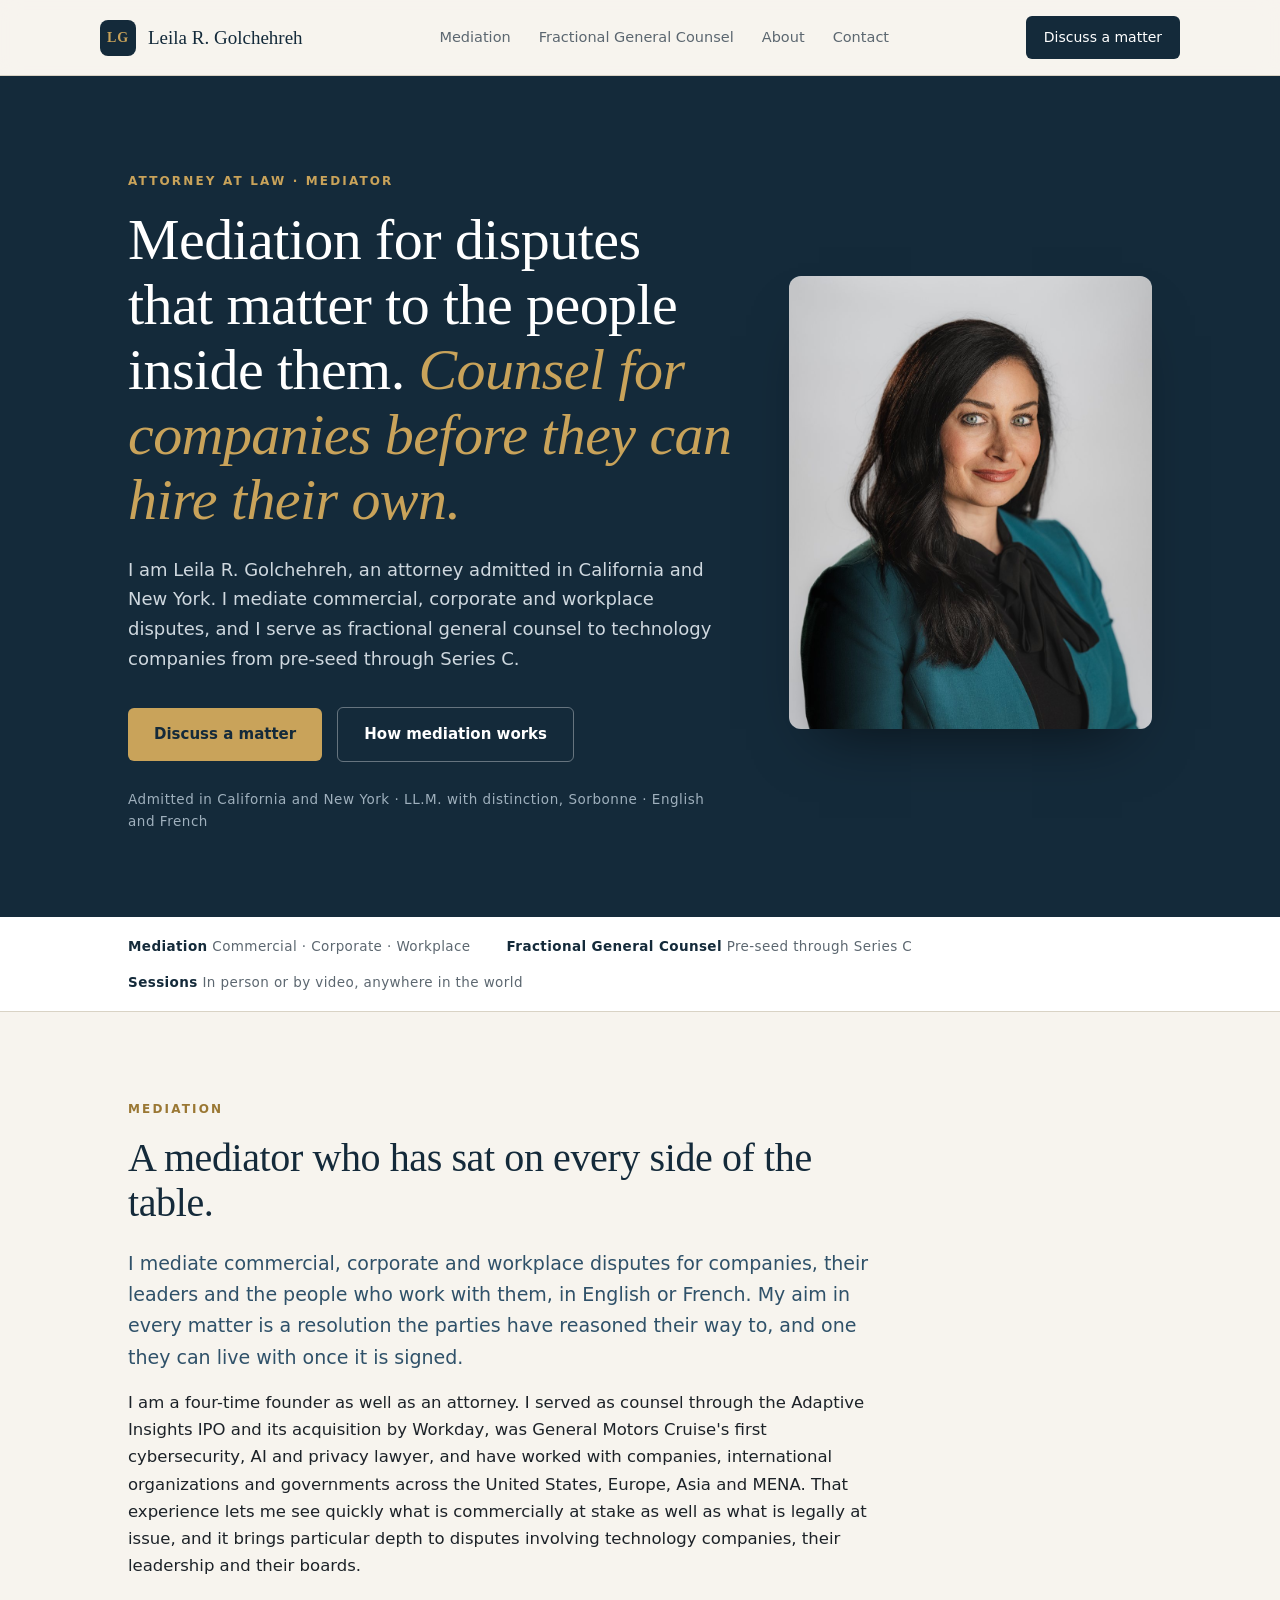
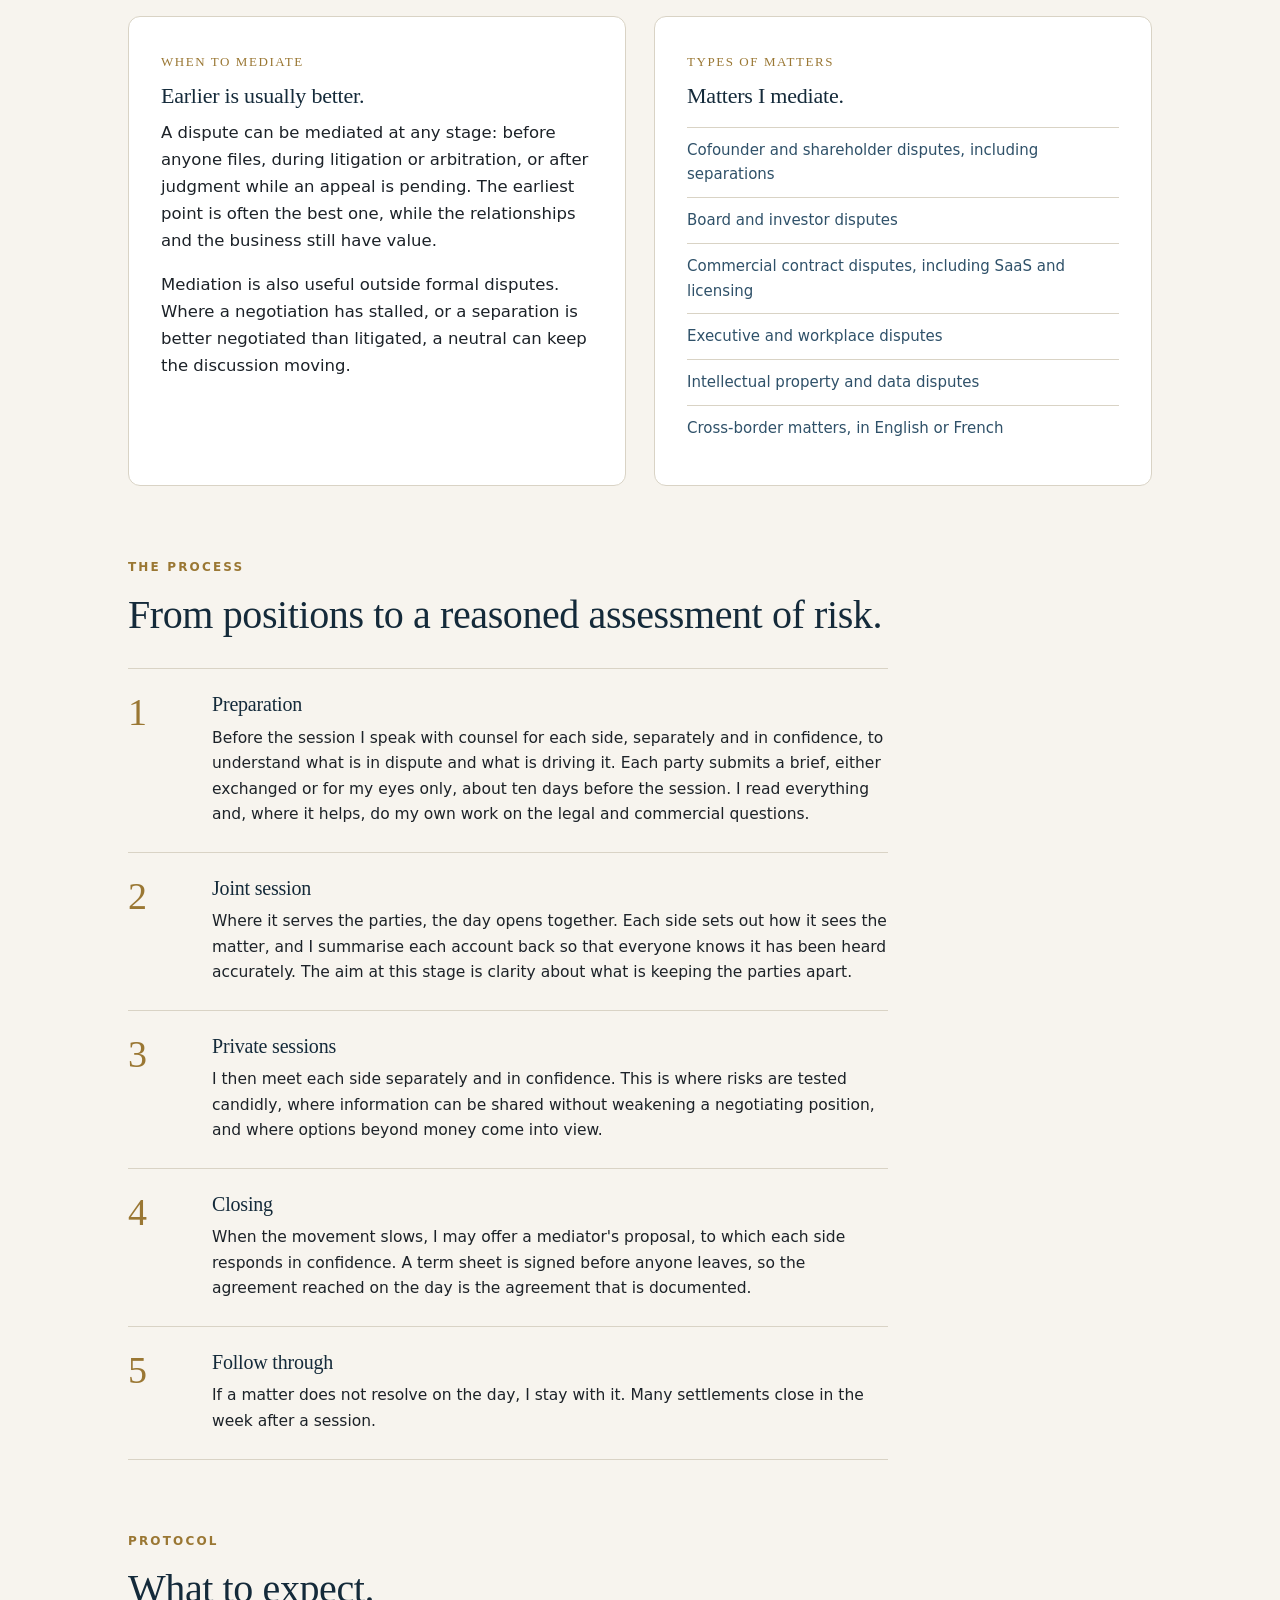
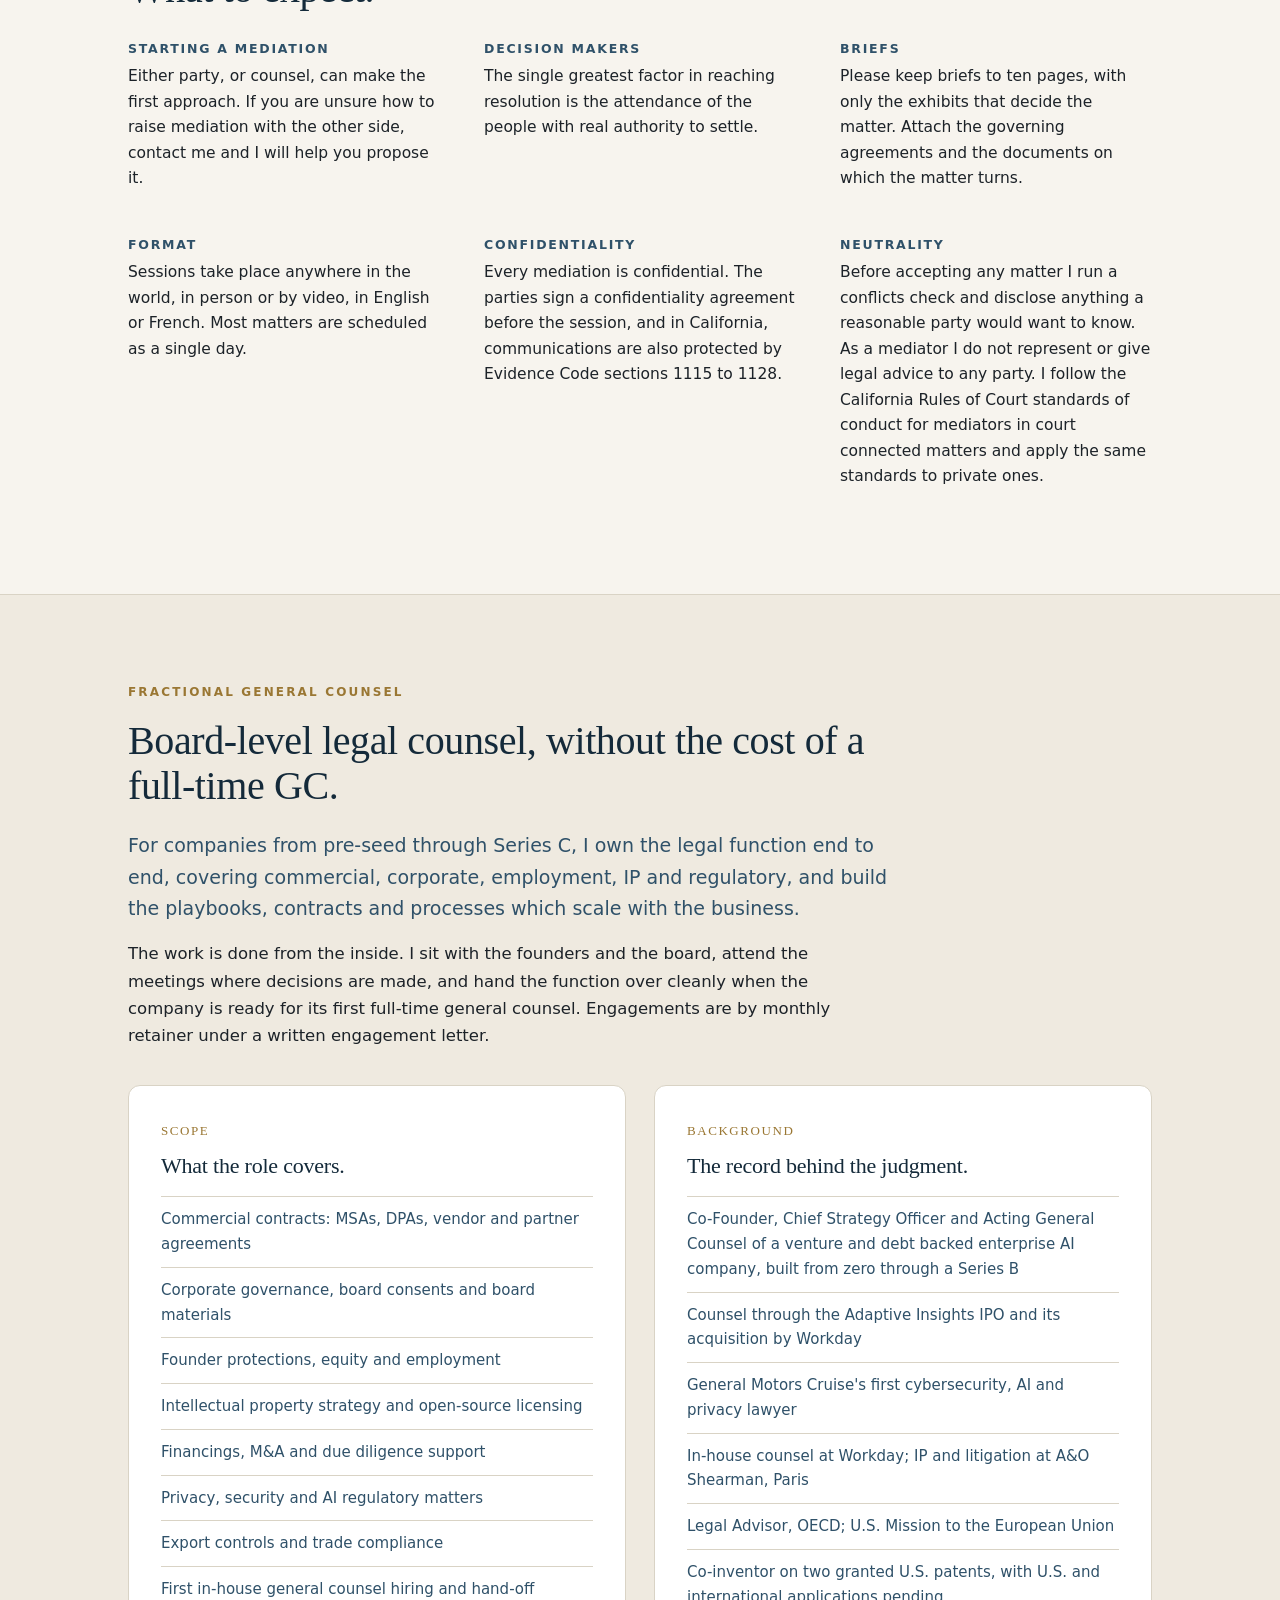
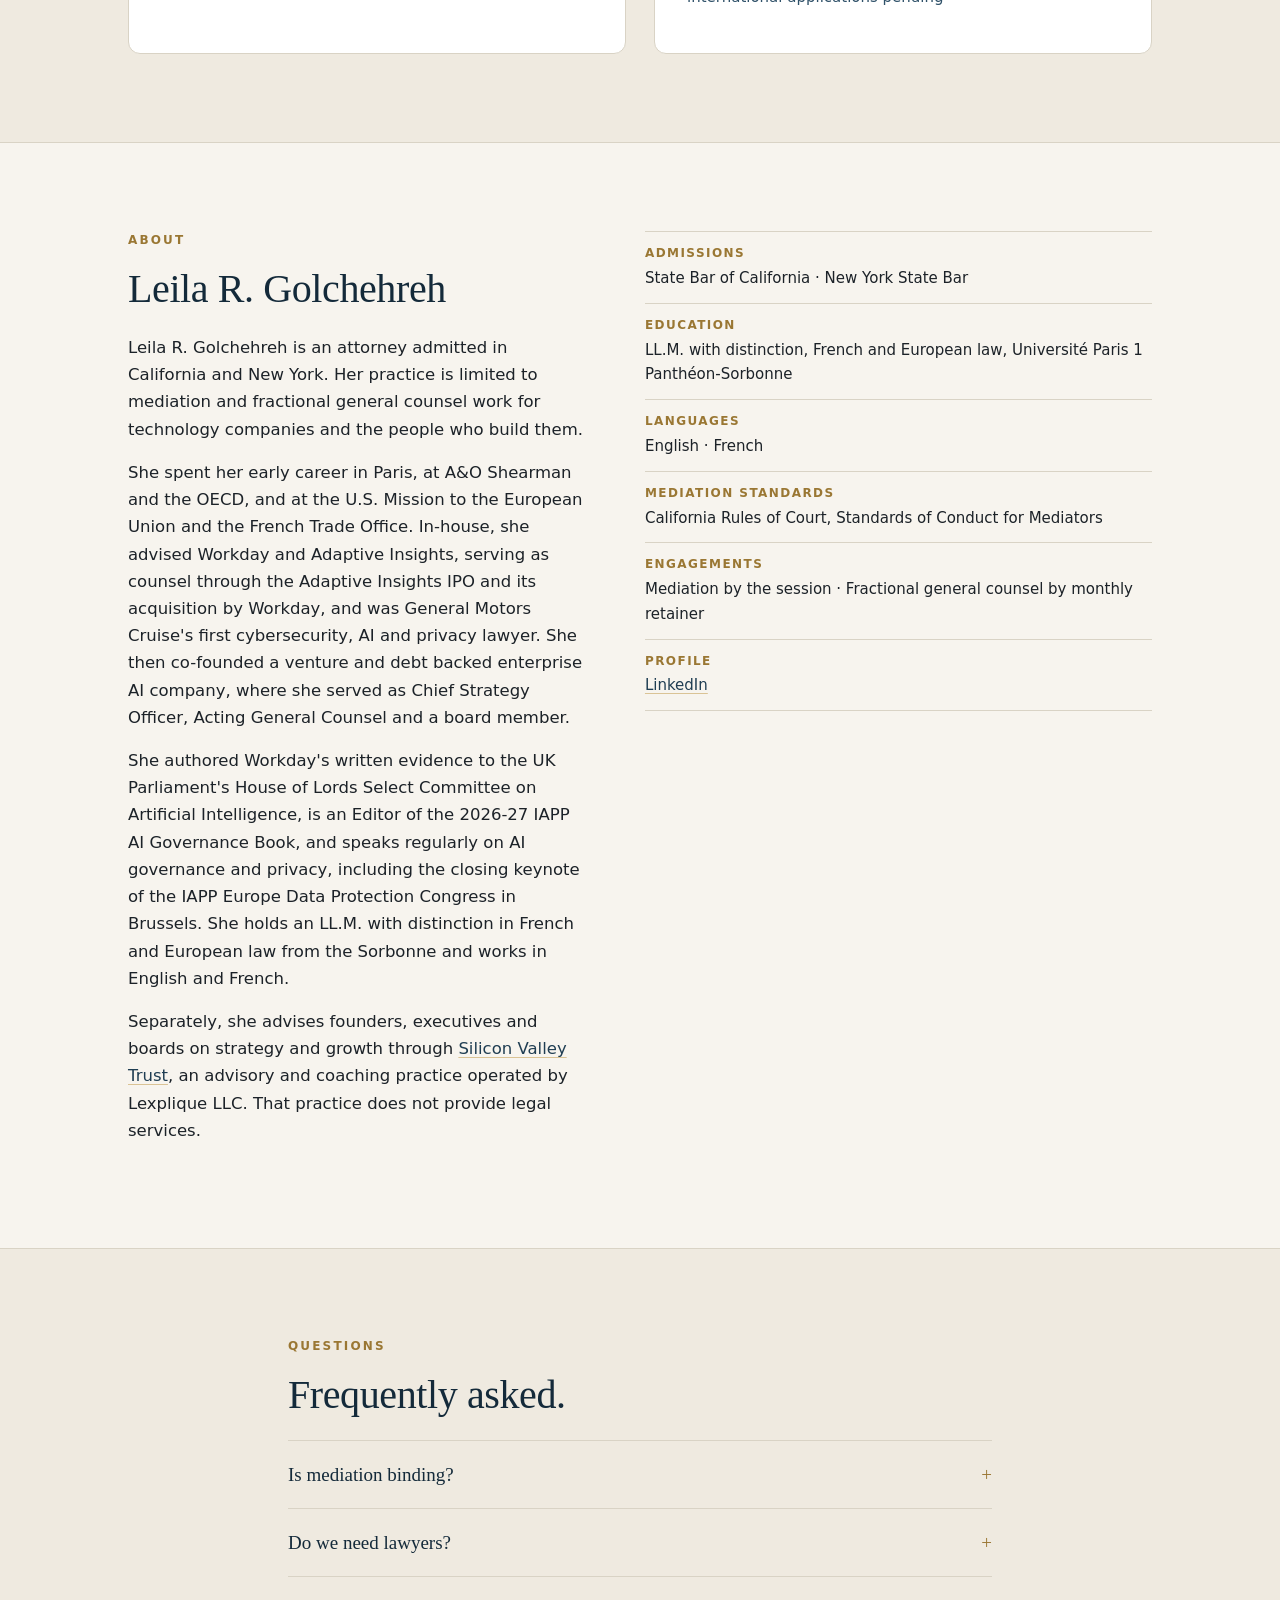
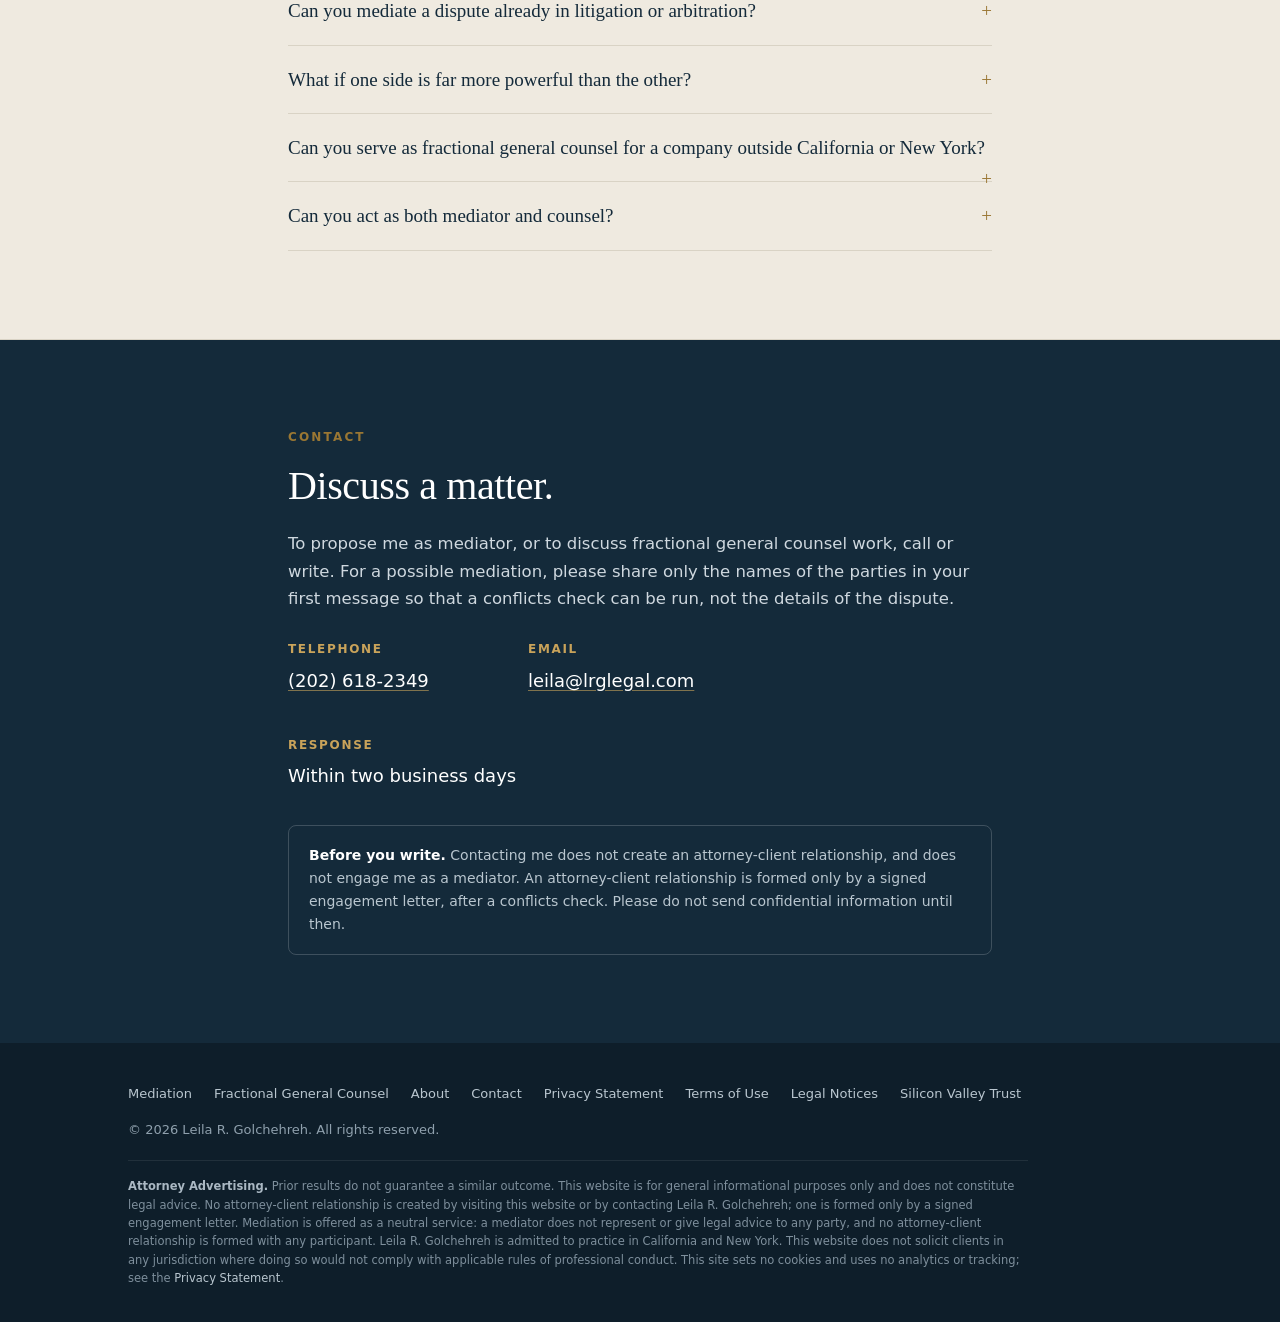
==== index.html @ b08fb3b3 "Initial site: mediation and fractional GC Co-Authored-By: Claude Fable 5.1 <noreply@anthropic.com> " ====
<!doctype html>
<html lang="en">
<head>
<meta charset="utf-8" />
<meta name="viewport" content="width=device-width,initial-scale=1" />
<title>Leila R. Golchehreh · Mediation and Fractional General Counsel</title>
<meta name="description" content="Leila R. Golchehreh, attorney admitted in California and New York, mediates commercial, corporate and workplace disputes and serves as fractional general counsel to technology companies from pre-seed through Series C." />
<link rel="canonical" href="https://lrglegal.com/" />
<link rel="icon" type="image/svg+xml" href="data:image/svg+xml,%3Csvg xmlns='http://www.w3.org/2000/svg' viewBox='0 0 64 64'%3E%3Crect width='64' height='64' rx='12' fill='%23142a3a'/%3E%3Ctext x='32' y='42' font-family='Georgia,serif' font-size='26' font-weight='500' fill='%23c9a35a' text-anchor='middle'%3ELG%3C/text%3E%3C/svg%3E" />
<meta property="og:title" content="Leila R. Golchehreh · Mediation and Fractional General Counsel" />
<meta property="og:description" content="Mediation of commercial, corporate and workplace disputes, and fractional general counsel for technology companies. Admitted in California and New York." />
<meta property="og:type" content="website" />
<meta property="og:url" content="https://lrglegal.com/" />
<meta name="theme-color" content="#142a3a" />
<link rel="stylesheet" href="/fonts/fonts.css" />
<style>
:root{
  --ink:#142a3a; --ink-2:#1f3d52; --ink-3:#2f5169;
  --paper:#f7f4ee; --paper-2:#efeae0; --white:#ffffff;
  --line:#d9d3c5; --muted:#5c6770; --text:#1c2228;
  --gold:#c9a35a; --gold-deep:#9a7733;
}
*{box-sizing:border-box}
html{scroll-behavior:smooth;scroll-padding-top:84px}
body{margin:0;font-family:'Inter',system-ui,sans-serif;background:var(--paper);color:var(--text);line-height:1.65;-webkit-font-smoothing:antialiased}
a{color:var(--ink-2);text-decoration:underline;text-decoration-color:rgba(201,163,90,.6);text-underline-offset:3px}
a:hover{color:var(--gold-deep)}
.wrap{max-width:1080px;margin:0 auto;padding:0 28px}
.eyebrow{font-size:12px;letter-spacing:.18em;text-transform:uppercase;color:var(--gold-deep);font-weight:600;display:block;margin-bottom:16px}
h1,h2,h3{font-family:'Spectral',Georgia,serif;font-weight:500;color:var(--ink);letter-spacing:-.01em;line-height:1.12;margin:0}
h2{font-size:clamp(28px,3.4vw,40px);margin-bottom:22px}
h3{font-size:22px;margin-bottom:10px}
p{margin:0 0 16px;font-size:16.5px}
.lead{font-size:19px;color:var(--ink-3)}

nav.top{position:sticky;top:0;z-index:20;background:rgba(247,244,238,.92);backdrop-filter:blur(10px);border-bottom:1px solid var(--line)}
nav.top .row{display:flex;align-items:center;justify-content:space-between;padding:16px 0;gap:20px}
.brand{display:flex;align-items:center;gap:12px;text-decoration:none;color:var(--ink);font-family:'Spectral',Georgia,serif;font-size:19px;font-weight:500}
.brand .mark{width:36px;height:36px;border-radius:8px;background:var(--ink);color:var(--gold);display:inline-flex;align-items:center;justify-content:center;font-size:14px;letter-spacing:.06em;font-weight:600}
.links{display:flex;gap:28px;font-size:14.5px}
.links a{text-decoration:none;color:var(--muted)}
.links a:hover{color:var(--ink)}
.cta{background:var(--ink);color:#fff;text-decoration:none;padding:10px 18px;border-radius:6px;font-size:14px;font-weight:500}
.cta:hover{background:var(--ink-2);color:#fff}
@media(max-width:800px){.links{display:none}}

header.hero{background:var(--ink);color:var(--paper)}
header.hero .wrap{padding:96px 28px 84px;display:grid;grid-template-columns:1.25fr .75fr;gap:56px;align-items:center}
header.hero .eyebrow{color:var(--gold)}
header.hero h1{color:#fff;font-size:clamp(36px,5vw,58px);margin-bottom:22px}
header.hero h1 em{font-style:italic;color:var(--gold);font-weight:400}
header.hero p{color:#cfd8df;font-size:18px;max-width:600px}
header.hero .meta{margin-top:26px;font-size:13.5px;letter-spacing:.04em;color:#9fb0bd}
.btn{display:inline-block;background:var(--gold);color:var(--ink);text-decoration:none;padding:14px 26px;border-radius:6px;font-weight:600;font-size:15px;margin-top:18px}
.btn:hover{background:#d9b56c;color:var(--ink)}
.btn.ghost{background:transparent;color:#fff;border:1px solid rgba(255,255,255,.35);margin-left:10px}
@media(max-width:480px){.btn.ghost{margin-left:0;margin-top:12px}}
.btn.ghost:hover{border-color:#fff;color:#fff}
.portrait{border-radius:12px;overflow:hidden;aspect-ratio:4/5;background:var(--ink-2);box-shadow:0 30px 60px -30px rgba(0,0,0,.6)}
.portrait img{width:100%;height:100%;object-fit:cover;object-position:center 25%;display:block}
@media(max-width:860px){header.hero .wrap{grid-template-columns:1fr;padding:64px 22px}.portrait{max-width:320px}}

.bar{border-bottom:1px solid var(--line);background:var(--white)}
.bar .wrap{display:flex;flex-wrap:wrap;gap:14px 36px;padding:18px 28px;font-size:13.5px;color:var(--muted);letter-spacing:.03em}
.bar strong{color:var(--ink);font-weight:600}

section{padding:88px 0;border-bottom:1px solid var(--line)}
section.alt{background:var(--paper-2)}
.narrow{max-width:760px}
.two{display:grid;grid-template-columns:1fr 1fr;gap:28px;margin-top:36px}
@media(max-width:800px){.two{grid-template-columns:1fr}}
.card{background:var(--white);border:1px solid var(--line);border-radius:12px;padding:34px 32px}
.card .num{font-family:'Spectral',Georgia,serif;color:var(--gold-deep);font-size:13px;letter-spacing:.12em;margin-bottom:12px}
.card ul{margin:18px 0 0;padding:0;list-style:none}
.card li{padding:10px 0;border-top:1px solid var(--line);font-size:15px;color:var(--ink-3)}
.steps{margin-top:30px}
.step{display:grid;grid-template-columns:64px 1fr;gap:20px;padding:24px 0;border-top:1px solid var(--line)}
.step:last-child{border-bottom:1px solid var(--line)}
.step .n{font-family:'Spectral',Georgia,serif;font-size:38px;color:var(--gold-deep);line-height:1}
.step h3{font-size:20px}
.step p{margin:0;font-size:15.5px}
.proto{display:grid;grid-template-columns:repeat(auto-fit,minmax(280px,1fr));gap:30px 44px;margin-top:30px}
.proto h3{font-family:'Inter',system-ui,sans-serif;font-size:12.5px;letter-spacing:.14em;text-transform:uppercase;color:var(--ink-3);font-weight:600;margin-bottom:8px}
.proto p{font-size:15.5px}
.faq details{border-top:1px solid var(--line);padding:18px 0}
.faq details:last-child{border-bottom:1px solid var(--line)}
.faq summary{font-family:'Spectral',Georgia,serif;font-size:19px;cursor:pointer;list-style:none;color:var(--ink)}
.faq summary::-webkit-details-marker{display:none}
.faq summary::after{content:'+';float:right;color:var(--gold-deep)}
.faq details[open] summary::after{content:'\2013'}
.faq details p{margin:12px 0 0}
.about{display:grid;grid-template-columns:1fr 1.1fr;gap:56px;align-items:start}
@media(max-width:860px){.about{grid-template-columns:1fr}}
.facts{list-style:none;padding:0;margin:0}
.facts li{padding:12px 0;border-top:1px solid var(--line);font-size:15px}
.facts li:last-child{border-bottom:1px solid var(--line)}
.facts span{display:block;font-size:12px;letter-spacing:.12em;text-transform:uppercase;color:var(--gold-deep);font-weight:600;margin-bottom:2px}
.contact{background:var(--ink);color:var(--paper);border:0}
.contact h2{color:#fff}
.contact p{color:#cfd8df}
.contact .row{display:flex;flex-wrap:wrap;gap:40px;margin-top:28px}
.contact .row div{min-width:200px}
.contact .lab{display:block;font-size:12px;letter-spacing:.14em;text-transform:uppercase;color:var(--gold);font-weight:600;margin-bottom:6px}
.contact a{color:#fff;text-decoration-color:rgba(201,163,90,.6);font-size:18px}
.notice{margin-top:34px;padding:18px 20px;border:1px solid rgba(255,255,255,.18);border-radius:8px;font-size:14px;color:#b9c6cf}
.notice strong{color:#fff}
footer{background:#0e1e2a;color:#8fa0ad;font-size:13px;padding:40px 0 34px}
footer .wrap{display:flex;flex-direction:column;gap:14px}
footer .ftnav{display:flex;flex-wrap:wrap;gap:8px 22px}
footer a{color:#b9c6cf;text-decoration:none}
footer a:hover{color:#fff}
footer .legal{font-size:11.5px;line-height:1.6;color:#7e8f9c;max-width:900px;border-top:1px solid rgba(255,255,255,.08);padding-top:16px;margin-top:6px}
footer .legal strong{color:#aab8c3}
</style>
</head>
<body>

<nav class="top"><div class="wrap row">
  <a href="/" class="brand"><span class="mark">LG</span><span>Leila R. Golchehreh</span></a>
  <div class="links">
    <a href="#mediation">Mediation</a>
    <a href="#fractional-gc">Fractional General Counsel</a>
    <a href="#about">About</a>
    <a href="#contact">Contact</a>
  </div>
  <a href="#contact" class="cta">Discuss a matter</a>
</div></nav>

<header class="hero"><div class="wrap">
  <div>
    <span class="eyebrow">Attorney at Law · Mediator</span>
    <h1>Mediation for disputes that matter to the people inside them. <em>Counsel for companies before they can hire their own.</em></h1>
    <p>I am Leila R. Golchehreh, an attorney admitted in California and New York. I mediate commercial, corporate and workplace disputes, and I serve as fractional general counsel to technology companies from pre-seed through Series C.</p>
    <a href="#contact" class="btn">Discuss a matter</a>
    <a href="#mediation" class="btn ghost">How mediation works</a>
    <div class="meta">Admitted in California and New York · LL.M. with distinction, Sorbonne · English and French</div>
  </div>
  <div class="portrait"><img src="/leila-headshot.jpg" alt="Leila R. Golchehreh" width="800" height="1000" /></div>
</div></header>

<div class="bar"><div class="wrap">
  <span><strong>Mediation</strong> Commercial · Corporate · Workplace</span>
  <span><strong>Fractional General Counsel</strong> Pre-seed through Series C</span>
  <span><strong>Sessions</strong> In person or by video, anywhere in the world</span>
</div></div>

<section id="mediation"><div class="wrap">
  <div class="narrow">
    <span class="eyebrow">Mediation</span>
    <h2>A mediator who has sat on every side of the table.</h2>
    <p class="lead">I mediate commercial, corporate and workplace disputes for companies, their leaders and the people who work with them, in English or French. My aim in every matter is a resolution the parties have reasoned their way to, and one they can live with once it is signed.</p>
    <p>I am a four-time founder as well as an attorney. I served as counsel through the Adaptive Insights IPO and its acquisition by Workday, was General Motors Cruise's first cybersecurity, AI and privacy lawyer, and have worked with companies, international organizations and governments across the United States, Europe, Asia and MENA. That experience lets me see quickly what is commercially at stake as well as what is legally at issue, and it brings particular depth to disputes involving technology companies, their leadership and their boards.</p>
  </div>

  <div class="two">
    <div class="card">
      <div class="num">WHEN TO MEDIATE</div>
      <h3>Earlier is usually better.</h3>
      <p>A dispute can be mediated at any stage: before anyone files, during litigation or arbitration, or after judgment while an appeal is pending. The earliest point is often the best one, while the relationships and the business still have value.</p>
      <p>Mediation is also useful outside formal disputes. Where a negotiation has stalled, or a separation is better negotiated than litigated, a neutral can keep the discussion moving.</p>
    </div>
    <div class="card">
      <div class="num">TYPES OF MATTERS</div>
      <h3>Matters I mediate.</h3>
      <ul>
        <li>Cofounder and shareholder disputes, including separations</li>
        <li>Board and investor disputes</li>
        <li>Commercial contract disputes, including SaaS and licensing</li>
        <li>Executive and workplace disputes</li>
        <li>Intellectual property and data disputes</li>
        <li>Cross-border matters, in English or French</li>
      </ul>
    </div>
  </div>

  <div class="narrow" style="margin-top:72px">
    <span class="eyebrow">The process</span>
    <h2>From positions to a reasoned assessment of risk.</h2>
    <div class="steps">
      <div class="step"><div class="n">1</div><div><h3>Preparation</h3><p>Before the session I speak with counsel for each side, separately and in confidence, to understand what is in dispute and what is driving it. Each party submits a brief, either exchanged or for my eyes only, about ten days before the session. I read everything and, where it helps, do my own work on the legal and commercial questions.</p></div></div>
      <div class="step"><div class="n">2</div><div><h3>Joint session</h3><p>Where it serves the parties, the day opens together. Each side sets out how it sees the matter, and I summarise each account back so that everyone knows it has been heard accurately. The aim at this stage is clarity about what is keeping the parties apart.</p></div></div>
      <div class="step"><div class="n">3</div><div><h3>Private sessions</h3><p>I then meet each side separately and in confidence. This is where risks are tested candidly, where information can be shared without weakening a negotiating position, and where options beyond money come into view.</p></div></div>
      <div class="step"><div class="n">4</div><div><h3>Closing</h3><p>When the movement slows, I may offer a mediator's proposal, to which each side responds in confidence. A term sheet is signed before anyone leaves, so the agreement reached on the day is the agreement that is documented.</p></div></div>
      <div class="step"><div class="n">5</div><div><h3>Follow through</h3><p>If a matter does not resolve on the day, I stay with it. Many settlements close in the week after a session.</p></div></div>
    </div>
  </div>

  <div style="margin-top:72px">
    <span class="eyebrow">Protocol</span>
    <h2>What to expect.</h2>
    <div class="proto">
      <div><h3>Starting a mediation</h3><p>Either party, or counsel, can make the first approach. If you are unsure how to raise mediation with the other side, contact me and I will help you propose it.</p></div>
      <div><h3>Decision makers</h3><p>The single greatest factor in reaching resolution is the attendance of the people with real authority to settle.</p></div>
      <div><h3>Briefs</h3><p>Please keep briefs to ten pages, with only the exhibits that decide the matter. Attach the governing agreements and the documents on which the matter turns.</p></div>
      <div><h3>Format</h3><p>Sessions take place anywhere in the world, in person or by video, in English or French. Most matters are scheduled as a single day.</p></div>
      <div><h3>Confidentiality</h3><p>Every mediation is confidential. The parties sign a confidentiality agreement before the session, and in California, communications are also protected by Evidence Code sections 1115 to 1128.</p></div>
      <div><h3>Neutrality</h3><p>Before accepting any matter I run a conflicts check and disclose anything a reasonable party would want to know. As a mediator I do not represent or give legal advice to any party. I follow the California Rules of Court standards of conduct for mediators in court connected matters and apply the same standards to private ones.</p></div>
    </div>
  </div>
</div></section>

<section id="fractional-gc" class="alt"><div class="wrap">
  <div class="narrow">
    <span class="eyebrow">Fractional General Counsel</span>
    <h2>Board-level legal counsel, without the cost of a full-time GC.</h2>
    <p class="lead">For companies from pre-seed through Series C, I own the legal function end to end, covering commercial, corporate, employment, IP and regulatory, and build the playbooks, contracts and processes which scale with the business.</p>
    <p>The work is done from the inside. I sit with the founders and the board, attend the meetings where decisions are made, and hand the function over cleanly when the company is ready for its first full-time general counsel. Engagements are by monthly retainer under a written engagement letter.</p>
  </div>
  <div class="two">
    <div class="card">
      <div class="num">SCOPE</div>
      <h3>What the role covers.</h3>
      <ul>
        <li>Commercial contracts: MSAs, DPAs, vendor and partner agreements</li>
        <li>Corporate governance, board consents and board materials</li>
        <li>Founder protections, equity and employment</li>
        <li>Intellectual property strategy and open-source licensing</li>
        <li>Financings, M&amp;A and due diligence support</li>
        <li>Privacy, security and AI regulatory matters</li>
        <li>Export controls and trade compliance</li>
        <li>First in-house general counsel hiring and hand-off</li>
      </ul>
    </div>
    <div class="card">
      <div class="num">BACKGROUND</div>
      <h3>The record behind the judgment.</h3>
      <ul>
        <li>Co-Founder, Chief Strategy Officer and Acting General Counsel of a venture and debt backed enterprise AI company, built from zero through a Series B</li>
        <li>Counsel through the Adaptive Insights IPO and its acquisition by Workday</li>
        <li>General Motors Cruise's first cybersecurity, AI and privacy lawyer</li>
        <li>In-house counsel at Workday; IP and litigation at A&amp;O Shearman, Paris</li>
        <li>Legal Advisor, OECD; U.S. Mission to the European Union</li>
        <li>Co-inventor on two granted U.S. patents, with U.S. and international applications pending</li>
      </ul>
    </div>
  </div>
</div></section>

<section id="about"><div class="wrap about">
  <div>
    <span class="eyebrow">About</span>
    <h2>Leila R. Golchehreh</h2>
    <p>Leila R. Golchehreh is an attorney admitted in California and New York. Her practice is limited to mediation and fractional general counsel work for technology companies and the people who build them.</p>
    <p>She spent her early career in Paris, at A&amp;O Shearman and the OECD, and at the U.S. Mission to the European Union and the French Trade Office. In-house, she advised Workday and Adaptive Insights, serving as counsel through the Adaptive Insights IPO and its acquisition by Workday, and was General Motors Cruise's first cybersecurity, AI and privacy lawyer. She then co-founded a venture and debt backed enterprise AI company, where she served as Chief Strategy Officer, Acting General Counsel and a board member.</p>
    <p>She authored Workday's written evidence to the UK Parliament's House of Lords Select Committee on Artificial Intelligence, is an Editor of the 2026-27 IAPP AI Governance Book, and speaks regularly on AI governance and privacy, including the closing keynote of the IAPP Europe Data Protection Congress in Brussels. She holds an LL.M. with distinction in French and European law from the Sorbonne and works in English and French.</p>
    <p>Separately, she advises founders, executives and boards on strategy and growth through <a href="https://siliconvalleytrust.com/">Silicon Valley Trust</a>, an advisory and coaching practice operated by Lexplique LLC. That practice does not provide legal services.</p>
  </div>
  <ul class="facts">
    <li><span>Admissions</span>State Bar of California · New York State Bar</li>
    <li><span>Education</span>LL.M. with distinction, French and European law, Université Paris 1 Panthéon-Sorbonne</li>
    <li><span>Languages</span>English · French</li>
    <li><span>Mediation standards</span>California Rules of Court, Standards of Conduct for Mediators</li>
    <li><span>Engagements</span>Mediation by the session · Fractional general counsel by monthly retainer</li>
    <li><span>Profile</span><a href="https://www.linkedin.com/in/leilagolchehreh/">LinkedIn</a></li>
  </ul>
</div></section>

<section class="faq alt"><div class="wrap narrow">
  <span class="eyebrow">Questions</span>
  <h2>Frequently asked.</h2>
  <details><summary>Is mediation binding?</summary><p>The process is voluntary and either party can leave at any time. A settlement agreement signed at the end of mediation is a binding contract, and it can be drafted to be enforceable in court.</p></details>
  <details><summary>Do we need lawyers?</summary><p>Not always, though in most matters each side benefits from counsel. Parties who attend without counsel can have the agreement reviewed before signing.</p></details>
  <details><summary>Can you mediate a dispute already in litigation or arbitration?</summary><p>Yes. Mediation can run alongside a pending case, and many courts and arbitration rules encourage it.</p></details>
  <details><summary>What if one side is far more powerful than the other?</summary><p>Imbalances of resources and information are common. Private sessions let each side be heard on its own terms, and my role is to make sure each decision is an informed one.</p></details>
  <details><summary>Can you serve as fractional general counsel for a company outside California or New York?</summary><p>Often, yes. Much of a general counsel's work is transactional and regulatory rather than tied to one state's courts, and where local admission is required I work with local counsel. We settle this in the engagement letter.</p></details>
  <details><summary>Can you act as both mediator and counsel?</summary><p>No. A mediator is a neutral. I will not mediate a dispute involving a current or former client, and I will not represent a party to a dispute I have mediated.</p></details>
</div></section>

<section id="contact" class="contact"><div class="wrap narrow">
  <span class="eyebrow">Contact</span>
  <h2>Discuss a matter.</h2>
  <p>To propose me as mediator, or to discuss fractional general counsel work, call or write. For a possible mediation, please share only the names of the parties in your first message so that a conflicts check can be run, not the details of the dispute.</p>
  <div class="row">
    <div><span class="lab">Telephone</span><a href="tel:+12026182349">(202) 618-2349</a></div>
    <div><span class="lab">Email</span><a href="mailto:leila@lrglegal.com">leila@lrglegal.com</a></div>
    <div><span class="lab">Response</span><span style="color:#fff;font-size:18px">Within two business days</span></div>
  </div>
  <div class="notice"><strong>Before you write.</strong> Contacting me does not create an attorney-client relationship, and does not engage me as a mediator. An attorney-client relationship is formed only by a signed engagement letter, after a conflicts check. Please do not send confidential information until then.</div>
</div></section>

<footer><div class="wrap">
  <div class="ftnav">
    <a href="#mediation">Mediation</a>
    <a href="#fractional-gc">Fractional General Counsel</a>
    <a href="#about">About</a>
    <a href="#contact">Contact</a>
    <a href="/privacy.html">Privacy Statement</a>
    <a href="/terms.html">Terms of Use</a>
    <a href="/disclaimers.html">Legal Notices</a>
    <a href="https://siliconvalleytrust.com/">Silicon Valley Trust</a>
  </div>
  <div>&copy; <span id="yr"></span> Leila R. Golchehreh. All rights reserved.</div>
  <div class="legal"><strong>Attorney Advertising.</strong> Prior results do not guarantee a similar outcome. This website is for general informational purposes only and does not constitute legal advice. No attorney-client relationship is created by visiting this website or by contacting Leila R. Golchehreh; one is formed only by a signed engagement letter. Mediation is offered as a neutral service: a mediator does not represent or give legal advice to any party, and no attorney-client relationship is formed with any participant. Leila R. Golchehreh is admitted to practice in California and New York. This website does not solicit clients in any jurisdiction where doing so would not comply with applicable rules of professional conduct. This site sets no cookies and uses no analytics or tracking; see the <a href="/privacy.html">Privacy Statement</a>.</div>
</div></footer>

<script>document.getElementById('yr').textContent=new Date().getFullYear();</script>
<script type="application/ld+json">
{"@context":"https://schema.org","@graph":[
{"@type":"LegalService","@id":"https://lrglegal.com/#practice","name":"Leila R. Golchehreh, Attorney at Law","url":"https://lrglegal.com/","description":"Mediation of commercial, corporate and workplace disputes, and fractional general counsel for technology companies.","telephone":"+1-202-618-2349","areaServed":["United States","Europe"],"founder":{"@id":"https://lrglegal.com/#leila"},"knowsLanguage":["en","fr"]},
{"@type":"Person","@id":"https://lrglegal.com/#leila","name":"Leila R. Golchehreh","jobTitle":"Attorney and Mediator","url":"https://lrglegal.com/","sameAs":["https://www.linkedin.com/in/leilagolchehreh/","https://siliconvalleytrust.com/"],"knowsLanguage":["en","fr"],"alumniOf":{"@type":"CollegeOrUniversity","name":"Université Paris 1 Panthéon-Sorbonne"}}
]}
</script>
</body>
</html>
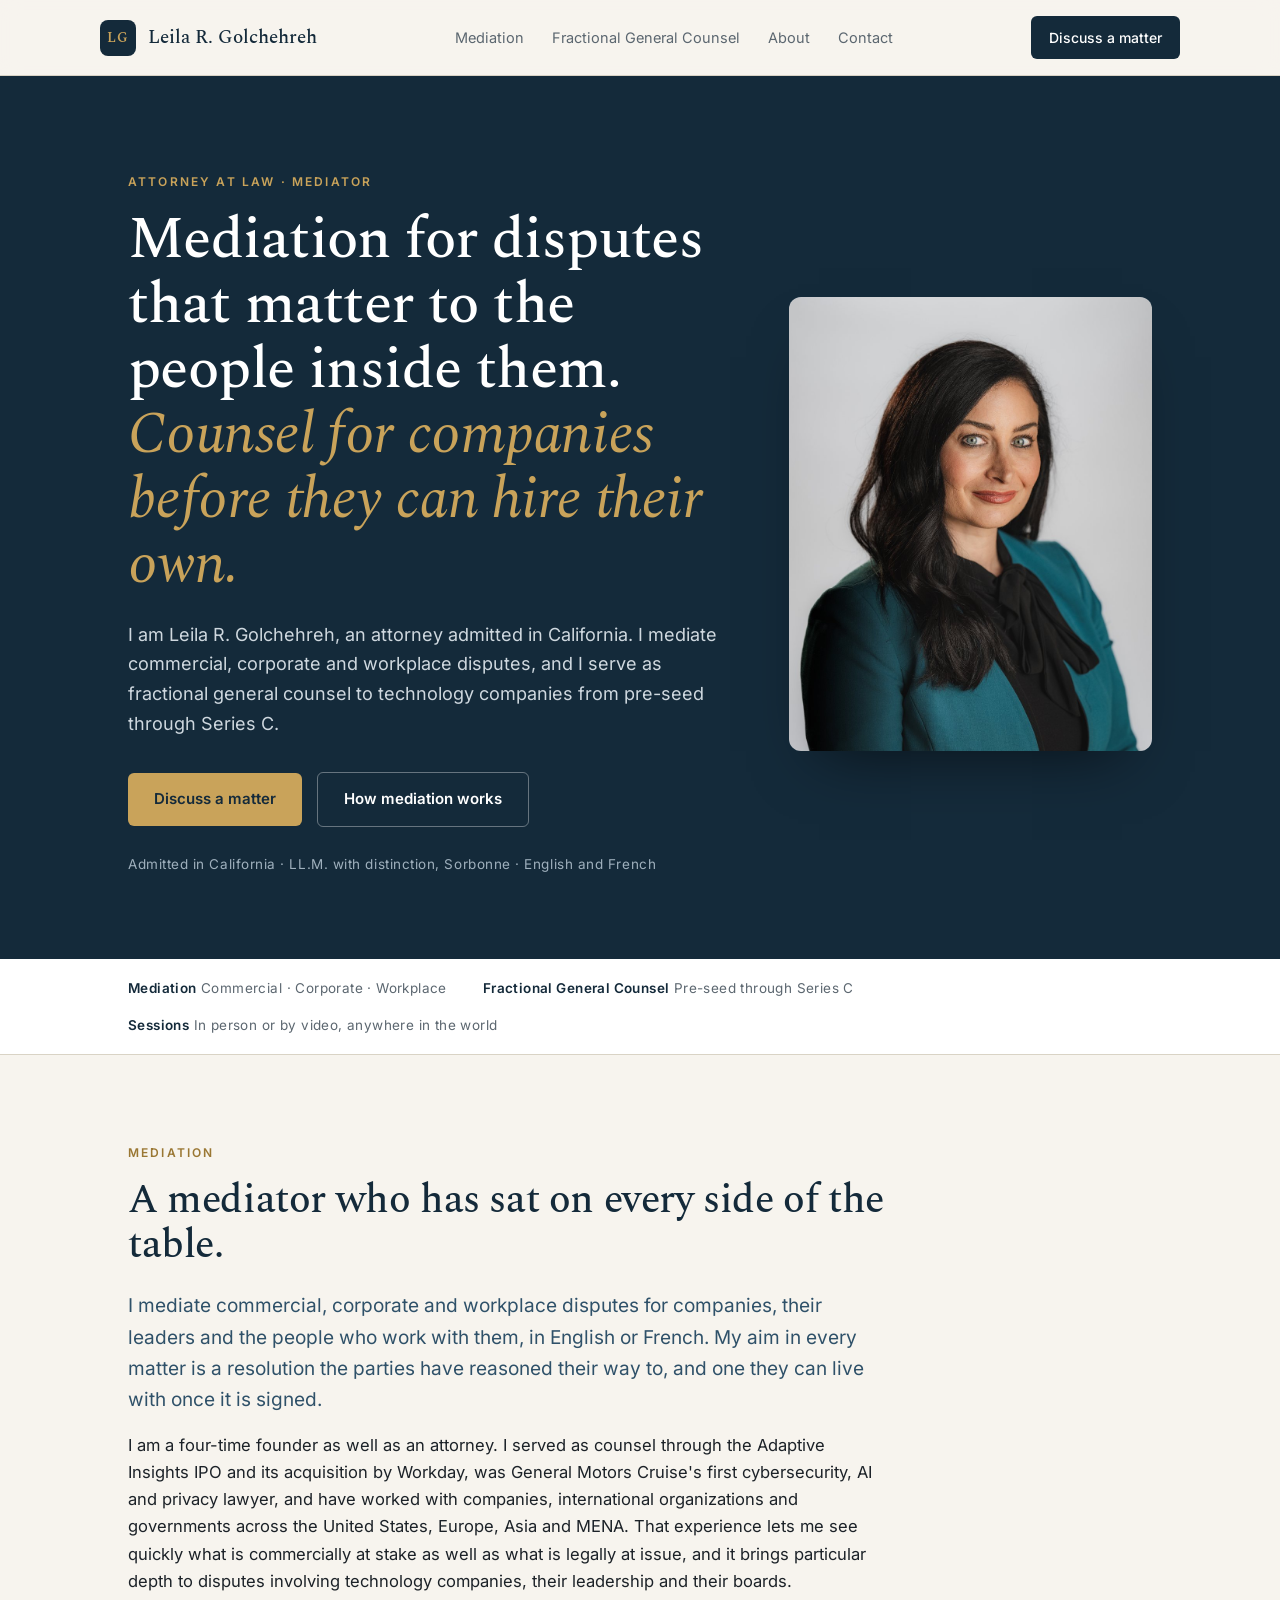
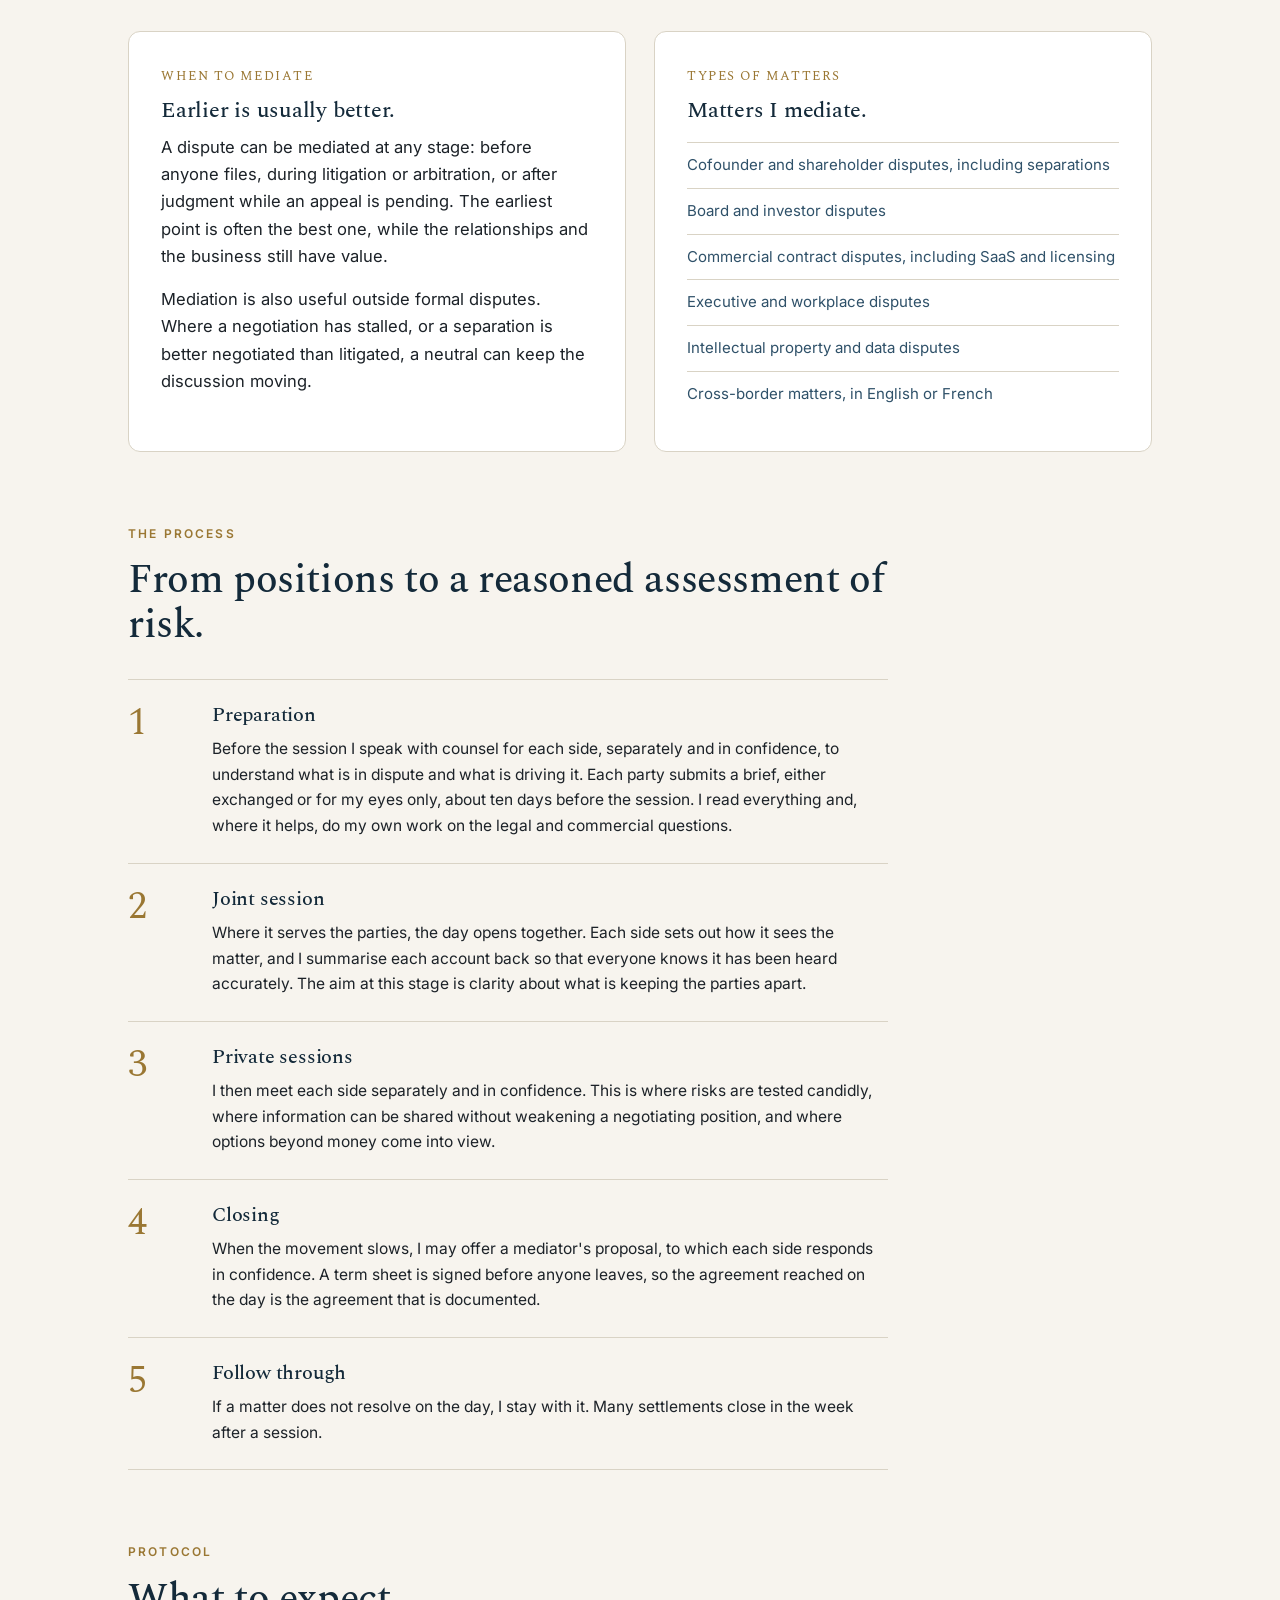
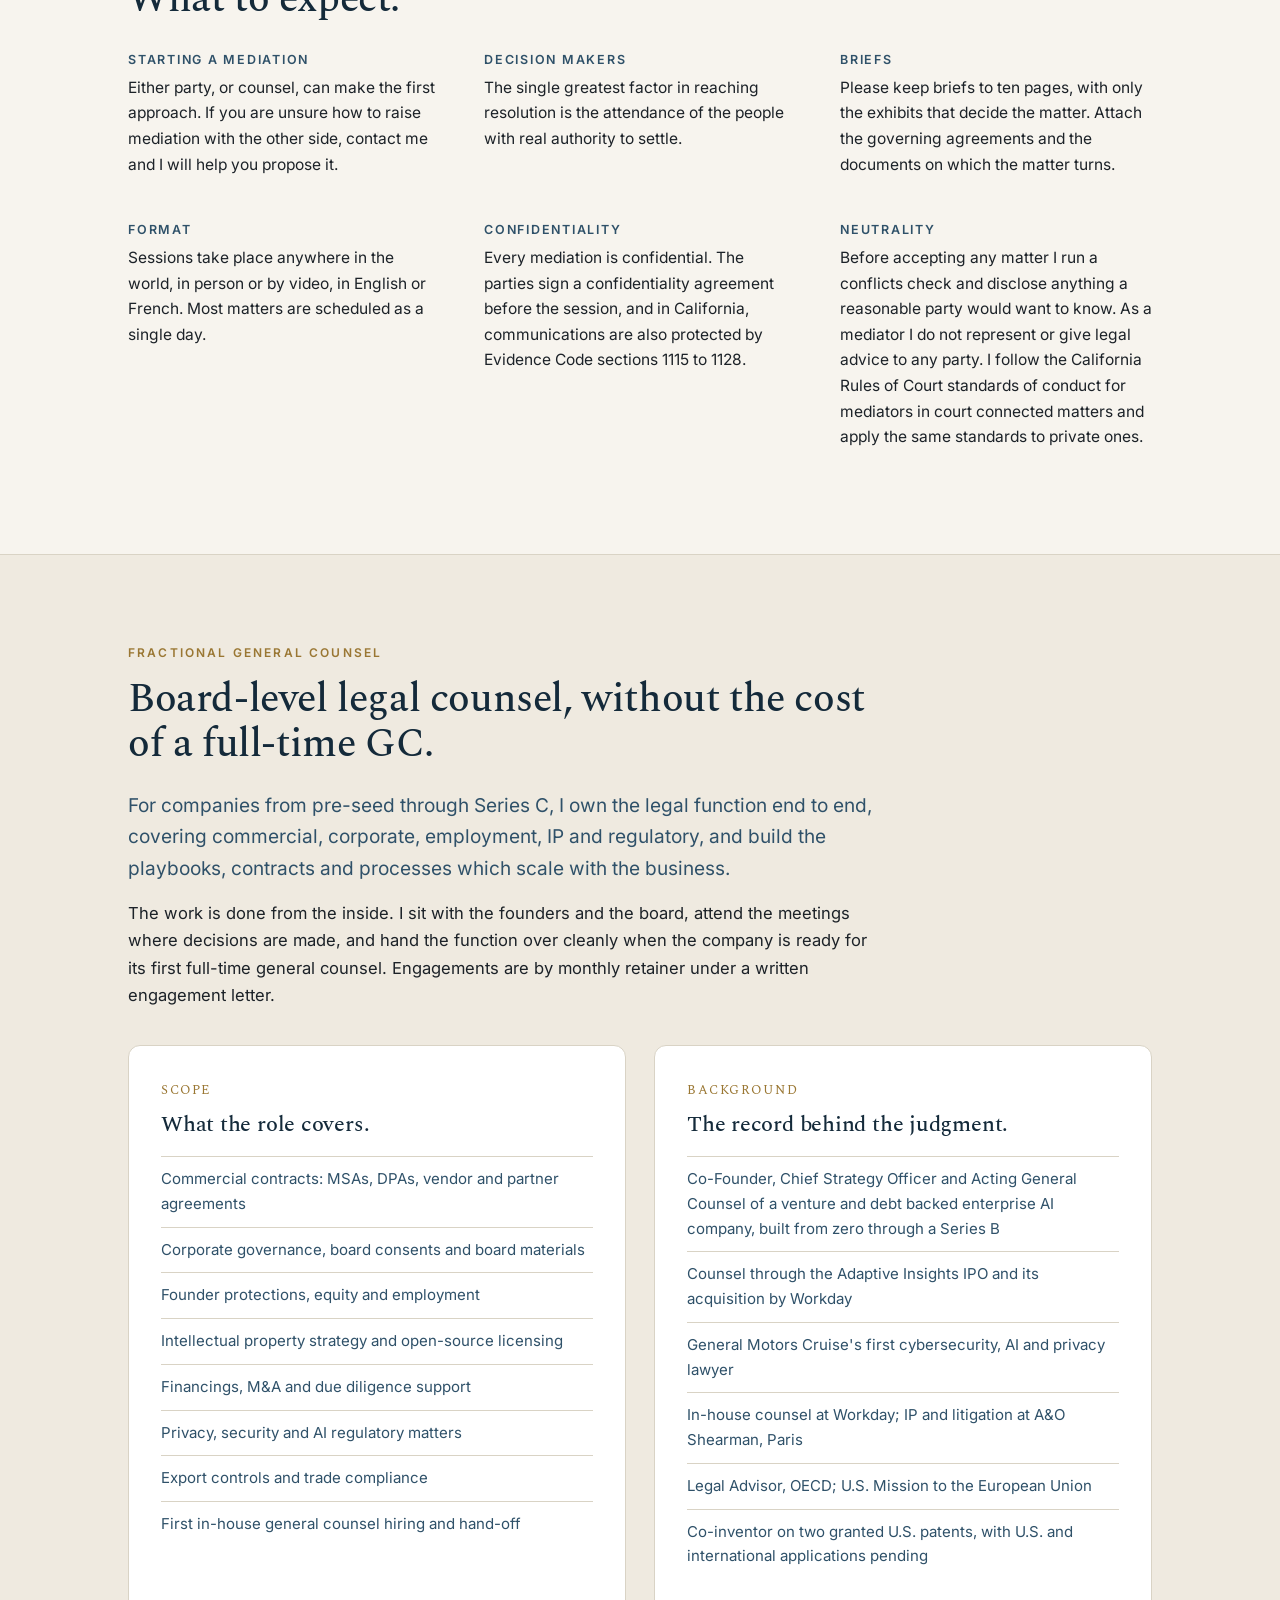
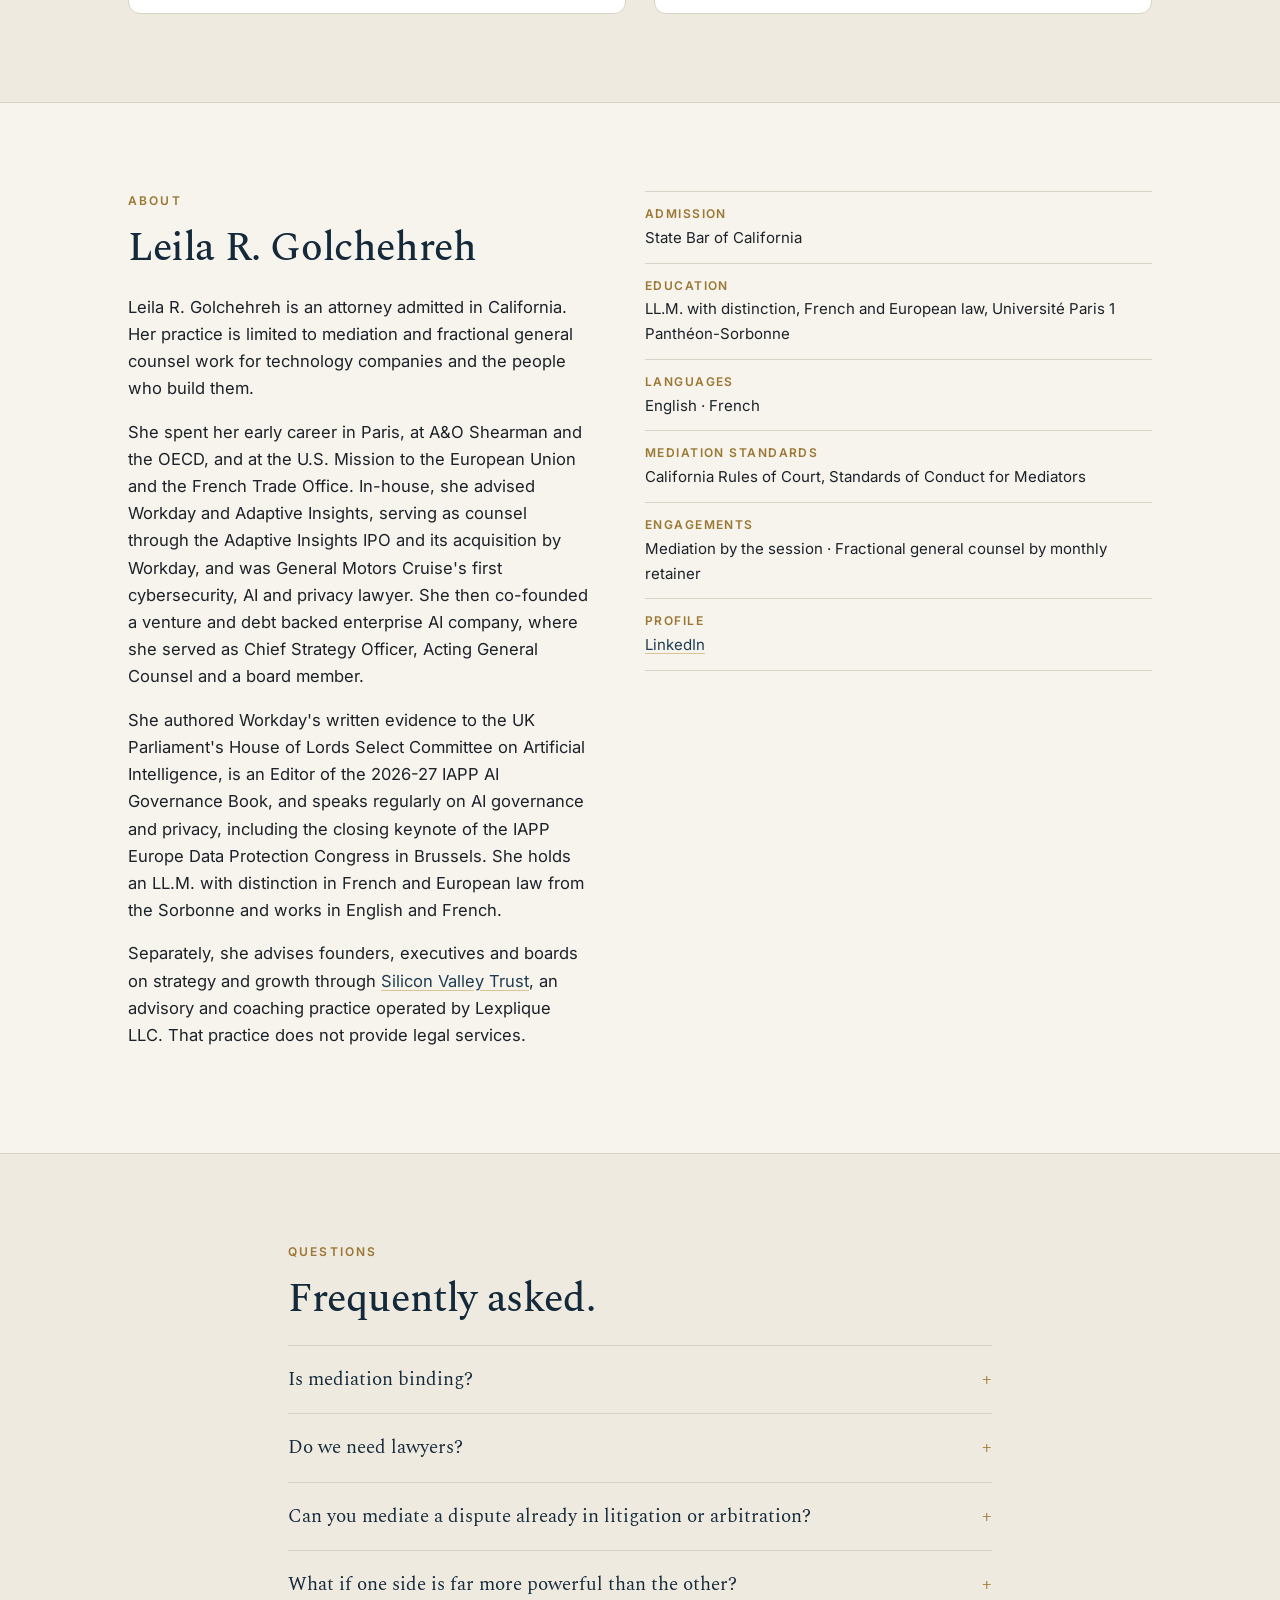
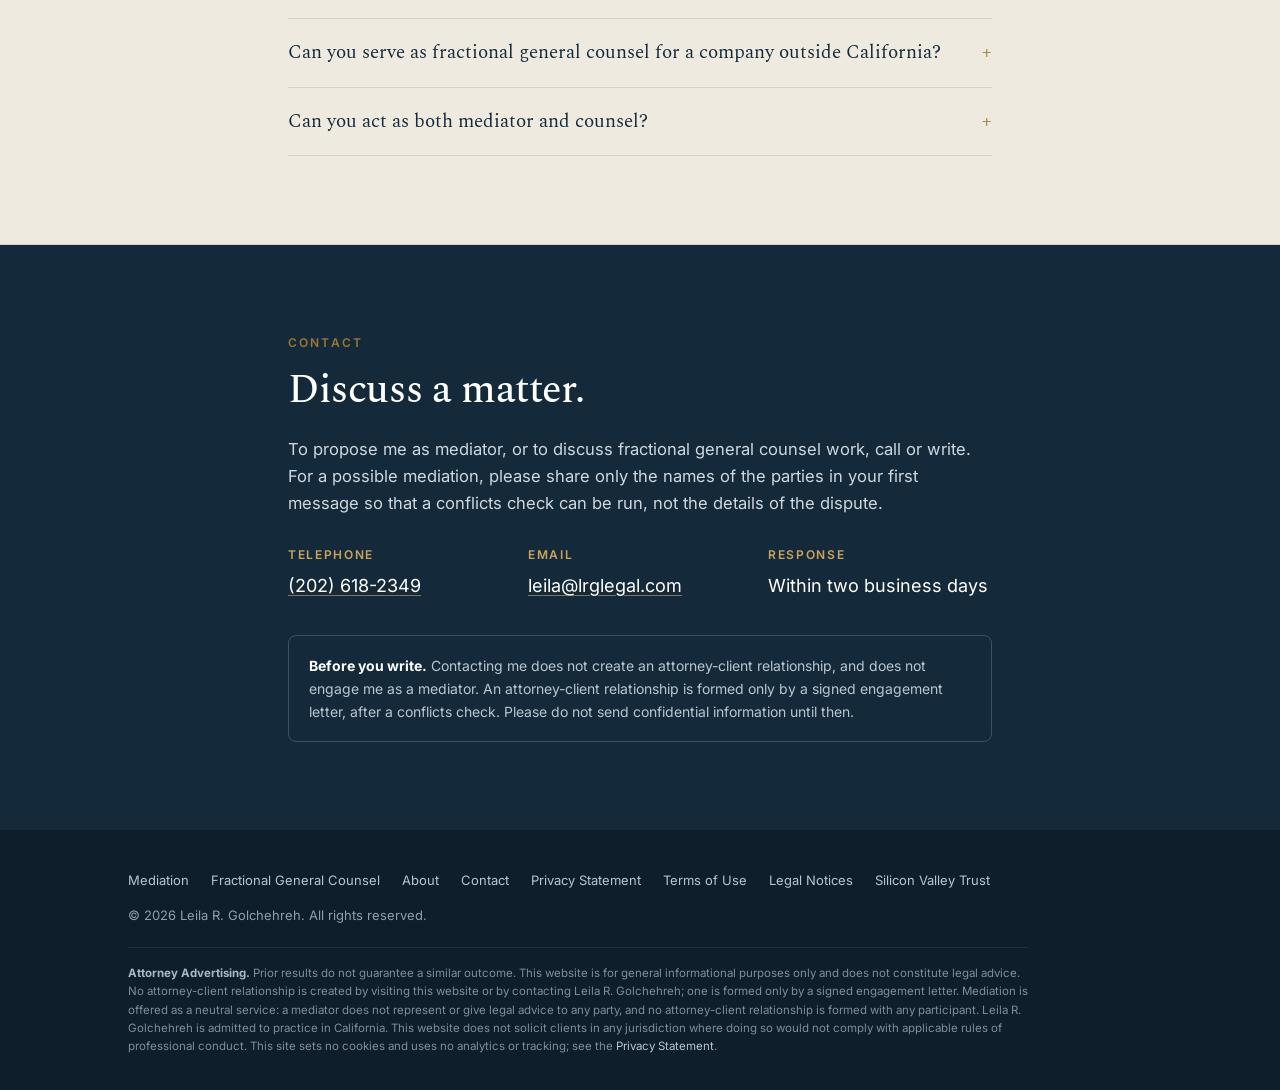
==== commit 062f59a9: "California only: remove New York references" ====
--- a/index.html
+++ b/index.html
@@ -4,11 +4,11 @@
 <meta charset="utf-8" />
 <meta name="viewport" content="width=device-width,initial-scale=1" />
 <title>Leila R. Golchehreh · Mediation and Fractional General Counsel</title>
-<meta name="description" content="Leila R. Golchehreh, attorney admitted in California and New York, mediates commercial, corporate and workplace disputes and serves as fractional general counsel to technology companies from pre-seed through Series C." />
+<meta name="description" content="Leila R. Golchehreh, attorney admitted in California, mediates commercial, corporate and workplace disputes and serves as fractional general counsel to technology companies from pre-seed through Series C." />
 <link rel="canonical" href="https://lrglegal.com/" />
 <link rel="icon" type="image/svg+xml" href="data:image/svg+xml,%3Csvg xmlns='http://www.w3.org/2000/svg' viewBox='0 0 64 64'%3E%3Crect width='64' height='64' rx='12' fill='%23142a3a'/%3E%3Ctext x='32' y='42' font-family='Georgia,serif' font-size='26' font-weight='500' fill='%23c9a35a' text-anchor='middle'%3ELG%3C/text%3E%3C/svg%3E" />
 <meta property="og:title" content="Leila R. Golchehreh · Mediation and Fractional General Counsel" />
-<meta property="og:description" content="Mediation of commercial, corporate and workplace disputes, and fractional general counsel for technology companies. Admitted in California and New York." />
+<meta property="og:description" content="Mediation of commercial, corporate and workplace disputes, and fractional general counsel for technology companies. Admitted in California." />
 <meta property="og:type" content="website" />
 <meta property="og:url" content="https://lrglegal.com/" />
 <meta name="theme-color" content="#142a3a" />
@@ -130,10 +130,10 @@
   <div>
     <span class="eyebrow">Attorney at Law · Mediator</span>
     <h1>Mediation for disputes that matter to the people inside them. <em>Counsel for companies before they can hire their own.</em></h1>
-    <p>I am Leila R. Golchehreh, an attorney admitted in California and New York. I mediate commercial, corporate and workplace disputes, and I serve as fractional general counsel to technology companies from pre-seed through Series C.</p>
+    <p>I am Leila R. Golchehreh, an attorney admitted in California. I mediate commercial, corporate and workplace disputes, and I serve as fractional general counsel to technology companies from pre-seed through Series C.</p>
     <a href="#contact" class="btn">Discuss a matter</a>
     <a href="#mediation" class="btn ghost">How mediation works</a>
-    <div class="meta">Admitted in California and New York · LL.M. with distinction, Sorbonne · English and French</div>
+    <div class="meta">Admitted in California · LL.M. with distinction, Sorbonne · English and French</div>
   </div>
   <div class="portrait"><img src="/leila-headshot.jpg" alt="Leila R. Golchehreh" width="800" height="1000" /></div>
 </div></header>
@@ -240,13 +240,13 @@
   <div>
     <span class="eyebrow">About</span>
     <h2>Leila R. Golchehreh</h2>
-    <p>Leila R. Golchehreh is an attorney admitted in California and New York. Her practice is limited to mediation and fractional general counsel work for technology companies and the people who build them.</p>
+    <p>Leila R. Golchehreh is an attorney admitted in California. Her practice is limited to mediation and fractional general counsel work for technology companies and the people who build them.</p>
     <p>She spent her early career in Paris, at A&amp;O Shearman and the OECD, and at the U.S. Mission to the European Union and the French Trade Office. In-house, she advised Workday and Adaptive Insights, serving as counsel through the Adaptive Insights IPO and its acquisition by Workday, and was General Motors Cruise's first cybersecurity, AI and privacy lawyer. She then co-founded a venture and debt backed enterprise AI company, where she served as Chief Strategy Officer, Acting General Counsel and a board member.</p>
     <p>She authored Workday's written evidence to the UK Parliament's House of Lords Select Committee on Artificial Intelligence, is an Editor of the 2026-27 IAPP AI Governance Book, and speaks regularly on AI governance and privacy, including the closing keynote of the IAPP Europe Data Protection Congress in Brussels. She holds an LL.M. with distinction in French and European law from the Sorbonne and works in English and French.</p>
     <p>Separately, she advises founders, executives and boards on strategy and growth through <a href="https://siliconvalleytrust.com/">Silicon Valley Trust</a>, an advisory and coaching practice operated by Lexplique LLC. That practice does not provide legal services.</p>
   </div>
   <ul class="facts">
-    <li><span>Admissions</span>State Bar of California · New York State Bar</li>
+    <li><span>Admission</span>State Bar of California</li>
     <li><span>Education</span>LL.M. with distinction, French and European law, Université Paris 1 Panthéon-Sorbonne</li>
     <li><span>Languages</span>English · French</li>
     <li><span>Mediation standards</span>California Rules of Court, Standards of Conduct for Mediators</li>
@@ -262,7 +262,7 @@
   <details><summary>Do we need lawyers?</summary><p>Not always, though in most matters each side benefits from counsel. Parties who attend without counsel can have the agreement reviewed before signing.</p></details>
   <details><summary>Can you mediate a dispute already in litigation or arbitration?</summary><p>Yes. Mediation can run alongside a pending case, and many courts and arbitration rules encourage it.</p></details>
   <details><summary>What if one side is far more powerful than the other?</summary><p>Imbalances of resources and information are common. Private sessions let each side be heard on its own terms, and my role is to make sure each decision is an informed one.</p></details>
-  <details><summary>Can you serve as fractional general counsel for a company outside California or New York?</summary><p>Often, yes. Much of a general counsel's work is transactional and regulatory rather than tied to one state's courts, and where local admission is required I work with local counsel. We settle this in the engagement letter.</p></details>
+  <details><summary>Can you serve as fractional general counsel for a company outside California?</summary><p>Often, yes. Much of a general counsel's work is transactional and regulatory rather than tied to one state's courts, and where local admission is required I work with local counsel. We settle this in the engagement letter.</p></details>
   <details><summary>Can you act as both mediator and counsel?</summary><p>No. A mediator is a neutral. I will not mediate a dispute involving a current or former client, and I will not represent a party to a dispute I have mediated.</p></details>
 </div></section>
 
@@ -290,7 +290,7 @@
     <a href="https://siliconvalleytrust.com/">Silicon Valley Trust</a>
   </div>
   <div>&copy; <span id="yr"></span> Leila R. Golchehreh. All rights reserved.</div>
-  <div class="legal"><strong>Attorney Advertising.</strong> Prior results do not guarantee a similar outcome. This website is for general informational purposes only and does not constitute legal advice. No attorney-client relationship is created by visiting this website or by contacting Leila R. Golchehreh; one is formed only by a signed engagement letter. Mediation is offered as a neutral service: a mediator does not represent or give legal advice to any party, and no attorney-client relationship is formed with any participant. Leila R. Golchehreh is admitted to practice in California and New York. This website does not solicit clients in any jurisdiction where doing so would not comply with applicable rules of professional conduct. This site sets no cookies and uses no analytics or tracking; see the <a href="/privacy.html">Privacy Statement</a>.</div>
+  <div class="legal"><strong>Attorney Advertising.</strong> Prior results do not guarantee a similar outcome. This website is for general informational purposes only and does not constitute legal advice. No attorney-client relationship is created by visiting this website or by contacting Leila R. Golchehreh; one is formed only by a signed engagement letter. Mediation is offered as a neutral service: a mediator does not represent or give legal advice to any party, and no attorney-client relationship is formed with any participant. Leila R. Golchehreh is admitted to practice in California. This website does not solicit clients in any jurisdiction where doing so would not comply with applicable rules of professional conduct. This site sets no cookies and uses no analytics or tracking; see the <a href="/privacy.html">Privacy Statement</a>.</div>
 </div></footer>
 
 <script>document.getElementById('yr').textContent=new Date().getFullYear();</script>
--- a/fonts/fonts.css
+++ b/fonts/fonts.css
@@ -0,0 +1,13 @@
+@font-face{font-family:'Inter';font-style:normal;font-weight:300;font-display:swap;src:url('/fonts/inter-latin-300-normal.woff2') format('woff2')}
+@font-face{font-family:'Spectral';font-style:normal;font-weight:300;font-display:swap;src:url('/fonts/spectral-latin-300-normal.woff2') format('woff2')}
+@font-face{font-family:'Inter';font-style:normal;font-weight:400;font-display:swap;src:url('/fonts/inter-latin-400-normal.woff2') format('woff2')}
+@font-face{font-family:'Spectral';font-style:normal;font-weight:400;font-display:swap;src:url('/fonts/spectral-latin-400-normal.woff2') format('woff2')}
+@font-face{font-family:'Inter';font-style:normal;font-weight:500;font-display:swap;src:url('/fonts/inter-latin-500-normal.woff2') format('woff2')}
+@font-face{font-family:'Spectral';font-style:normal;font-weight:500;font-display:swap;src:url('/fonts/spectral-latin-500-normal.woff2') format('woff2')}
+@font-face{font-family:'Inter';font-style:normal;font-weight:600;font-display:swap;src:url('/fonts/inter-latin-600-normal.woff2') format('woff2')}
+@font-face{font-family:'Spectral';font-style:normal;font-weight:600;font-display:swap;src:url('/fonts/spectral-latin-600-normal.woff2') format('woff2')}
+@font-face{font-family:'Inter';font-style:normal;font-weight:700;font-display:swap;src:url('/fonts/inter-latin-700-normal.woff2') format('woff2')}
+@font-face{font-family:'Spectral';font-style:normal;font-weight:700;font-display:swap;src:url('/fonts/spectral-latin-700-normal.woff2') format('woff2')}
+@font-face{font-family:'Spectral';font-style:italic;font-weight:300;font-display:swap;src:url('/fonts/spectral-latin-300-italic.woff2') format('woff2')}
+@font-face{font-family:'Spectral';font-style:italic;font-weight:400;font-display:swap;src:url('/fonts/spectral-latin-400-italic.woff2') format('woff2')}
+@font-face{font-family:'Spectral';font-style:italic;font-weight:500;font-display:swap;src:url('/fonts/spectral-latin-500-italic.woff2') format('woff2')}
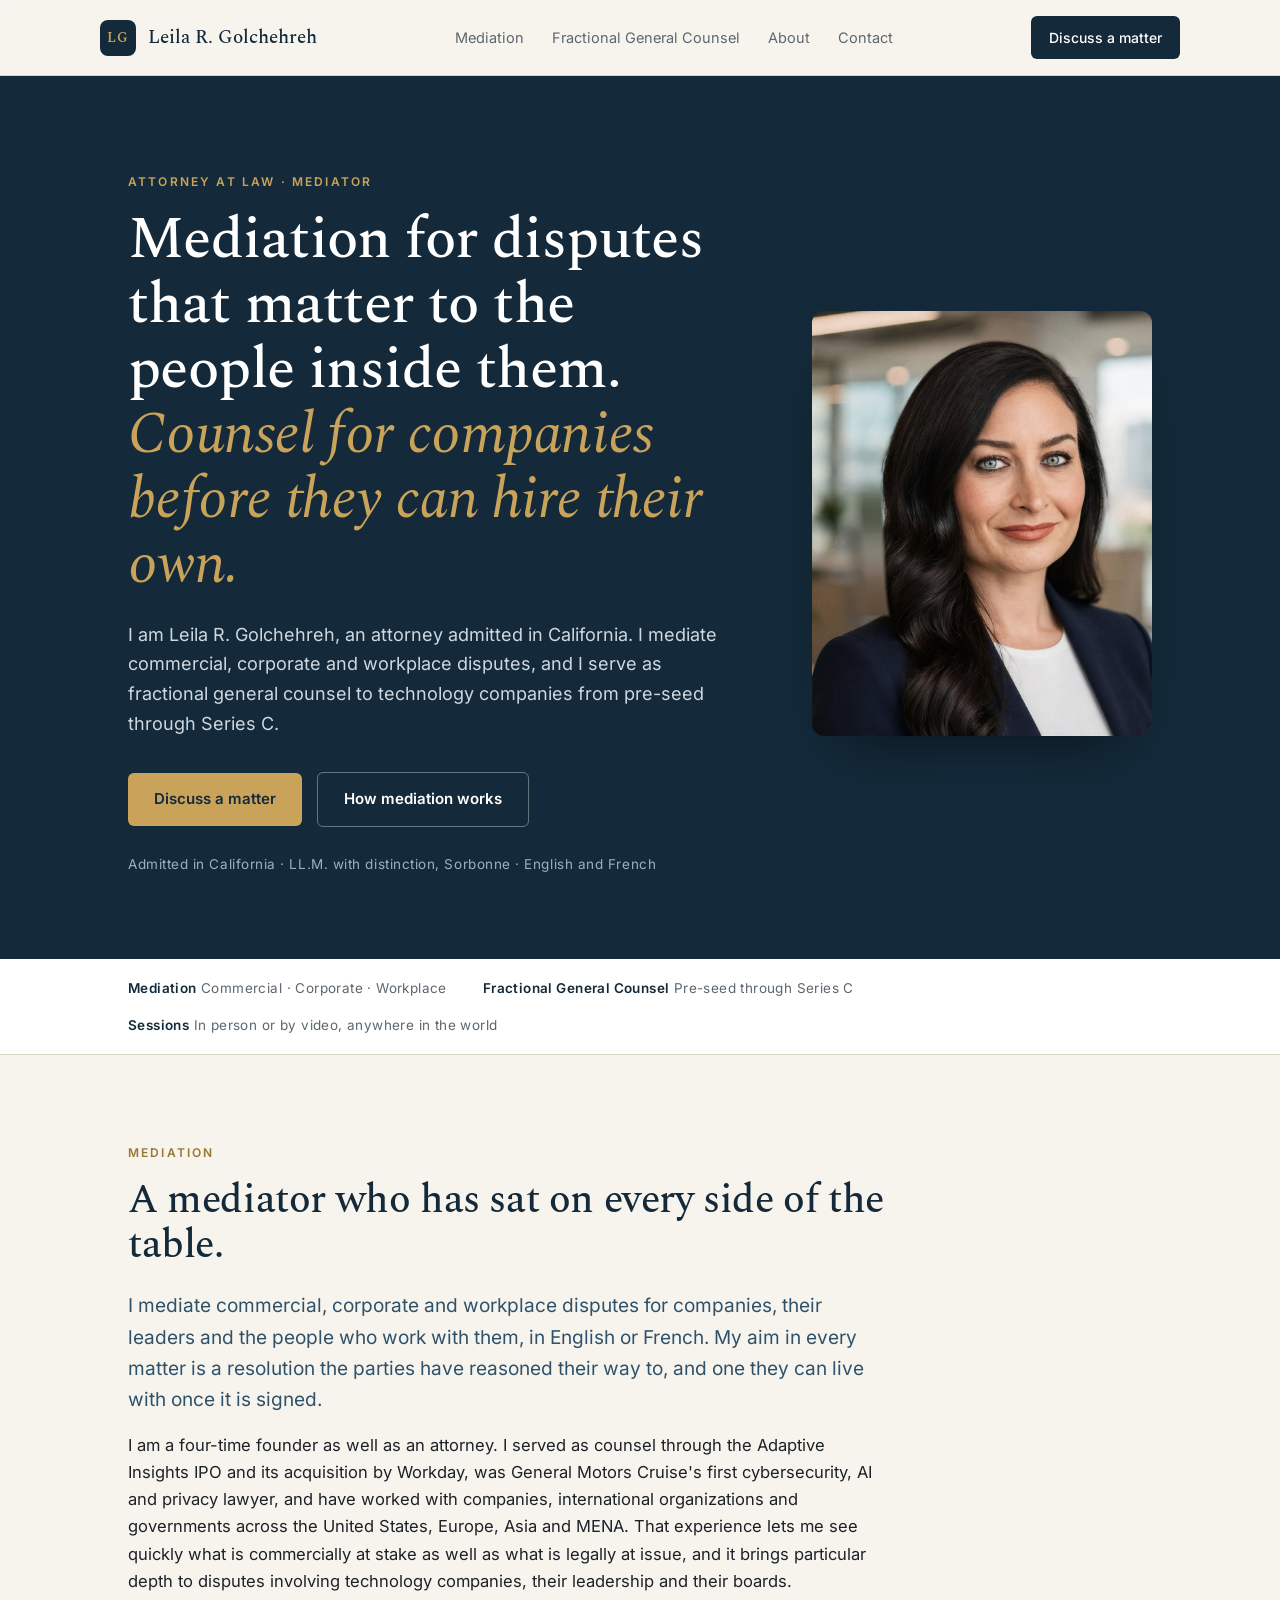
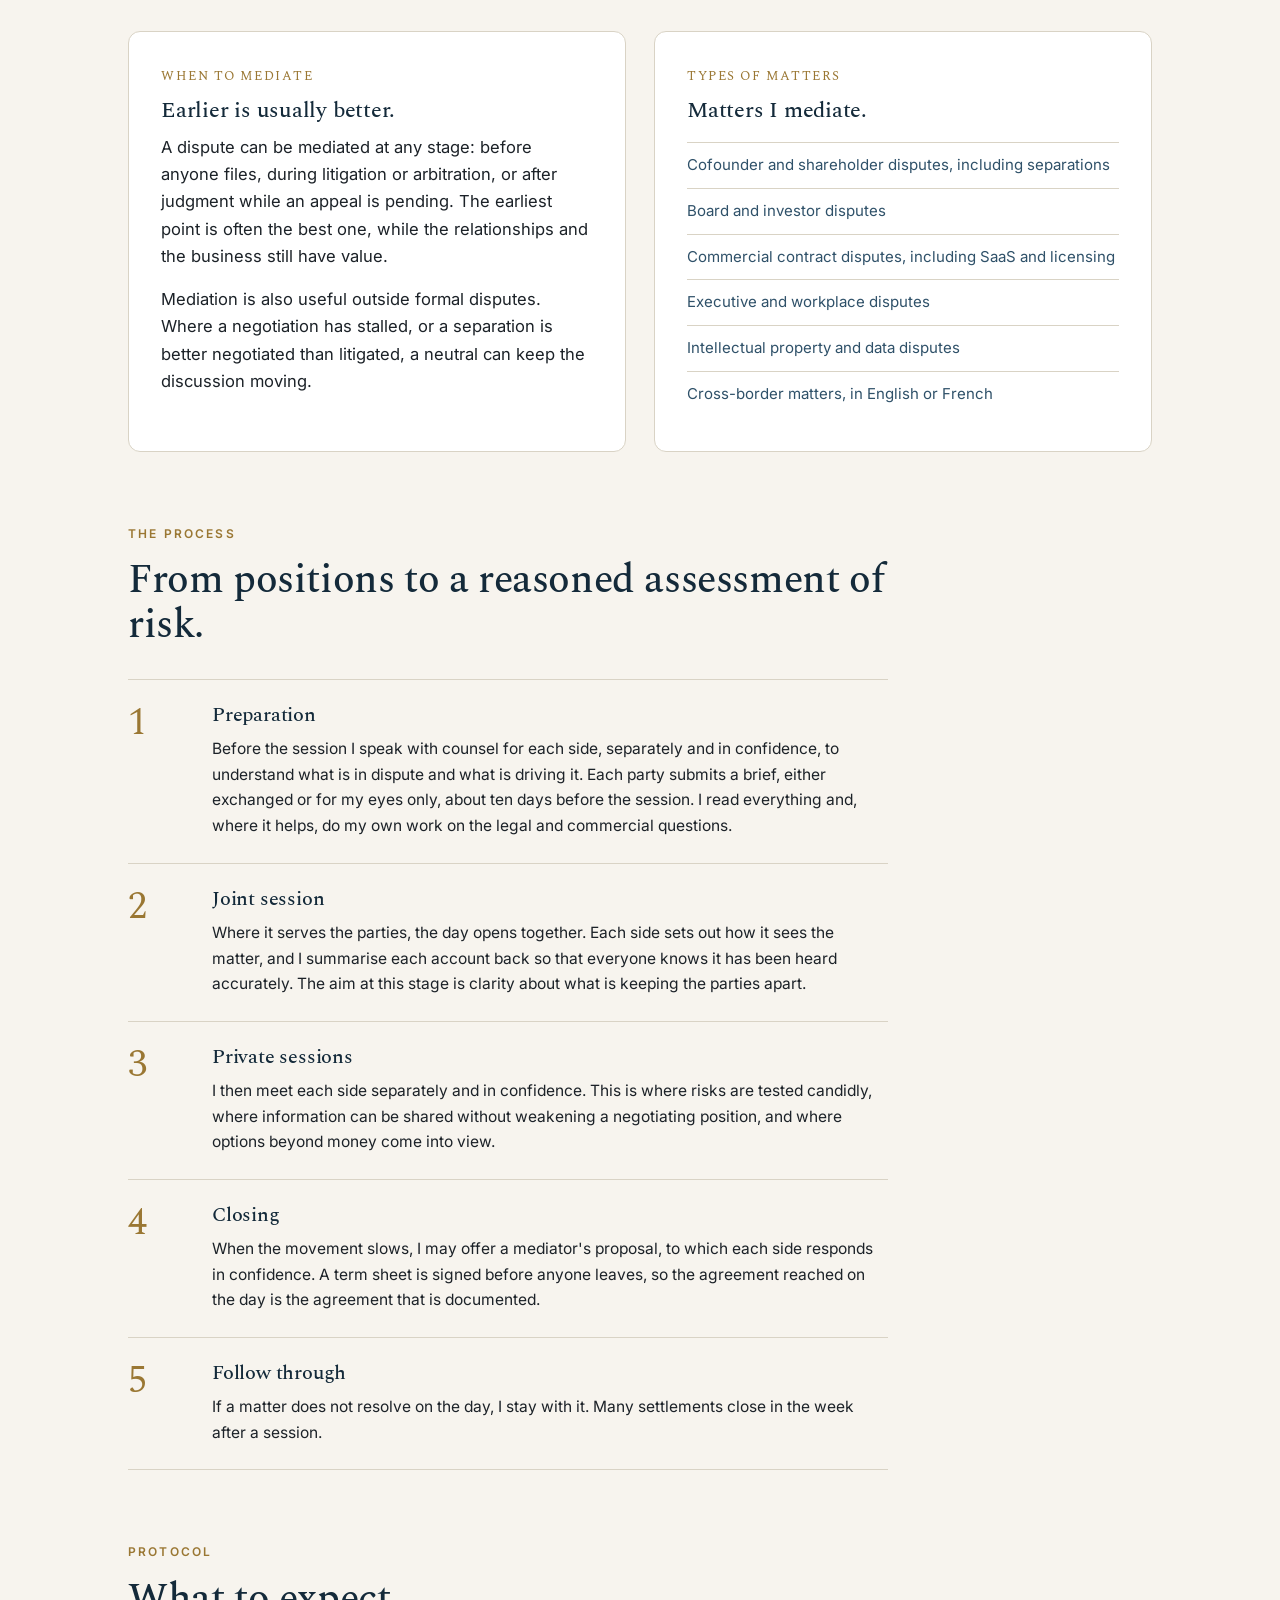
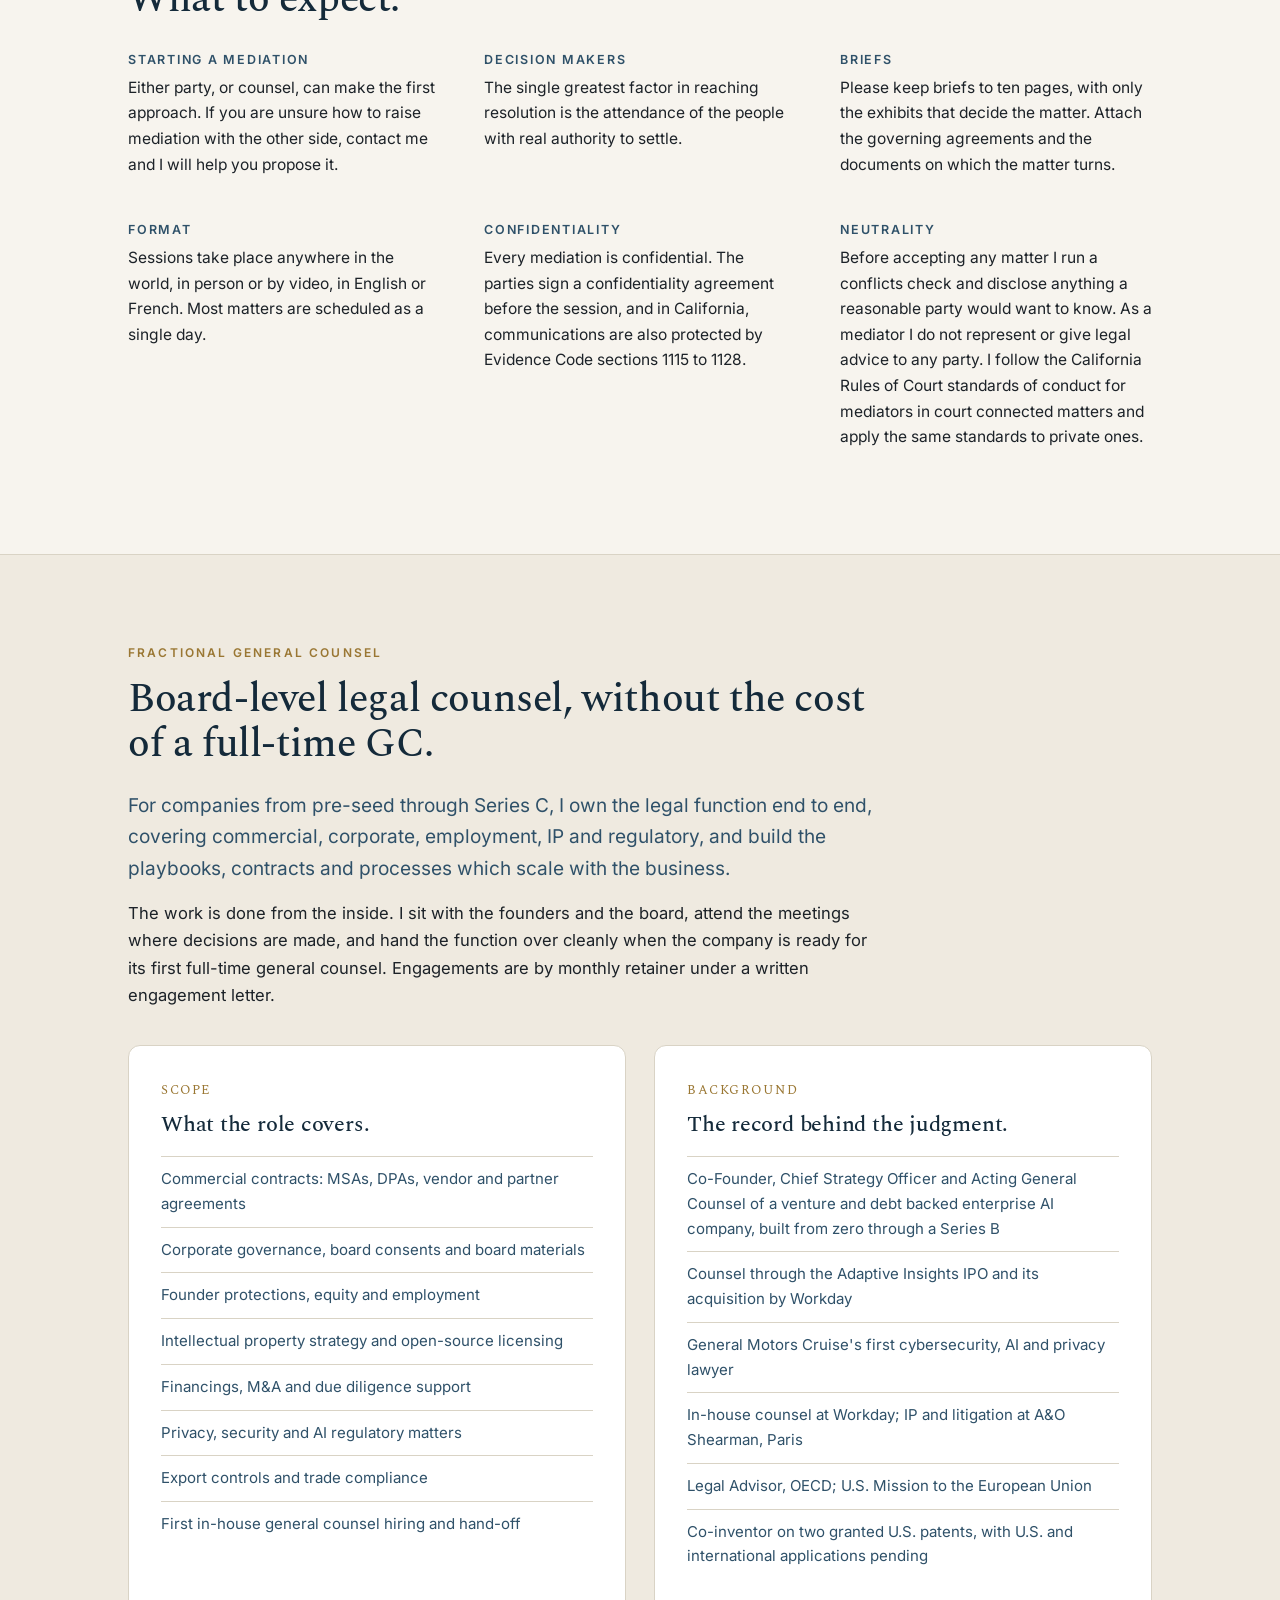
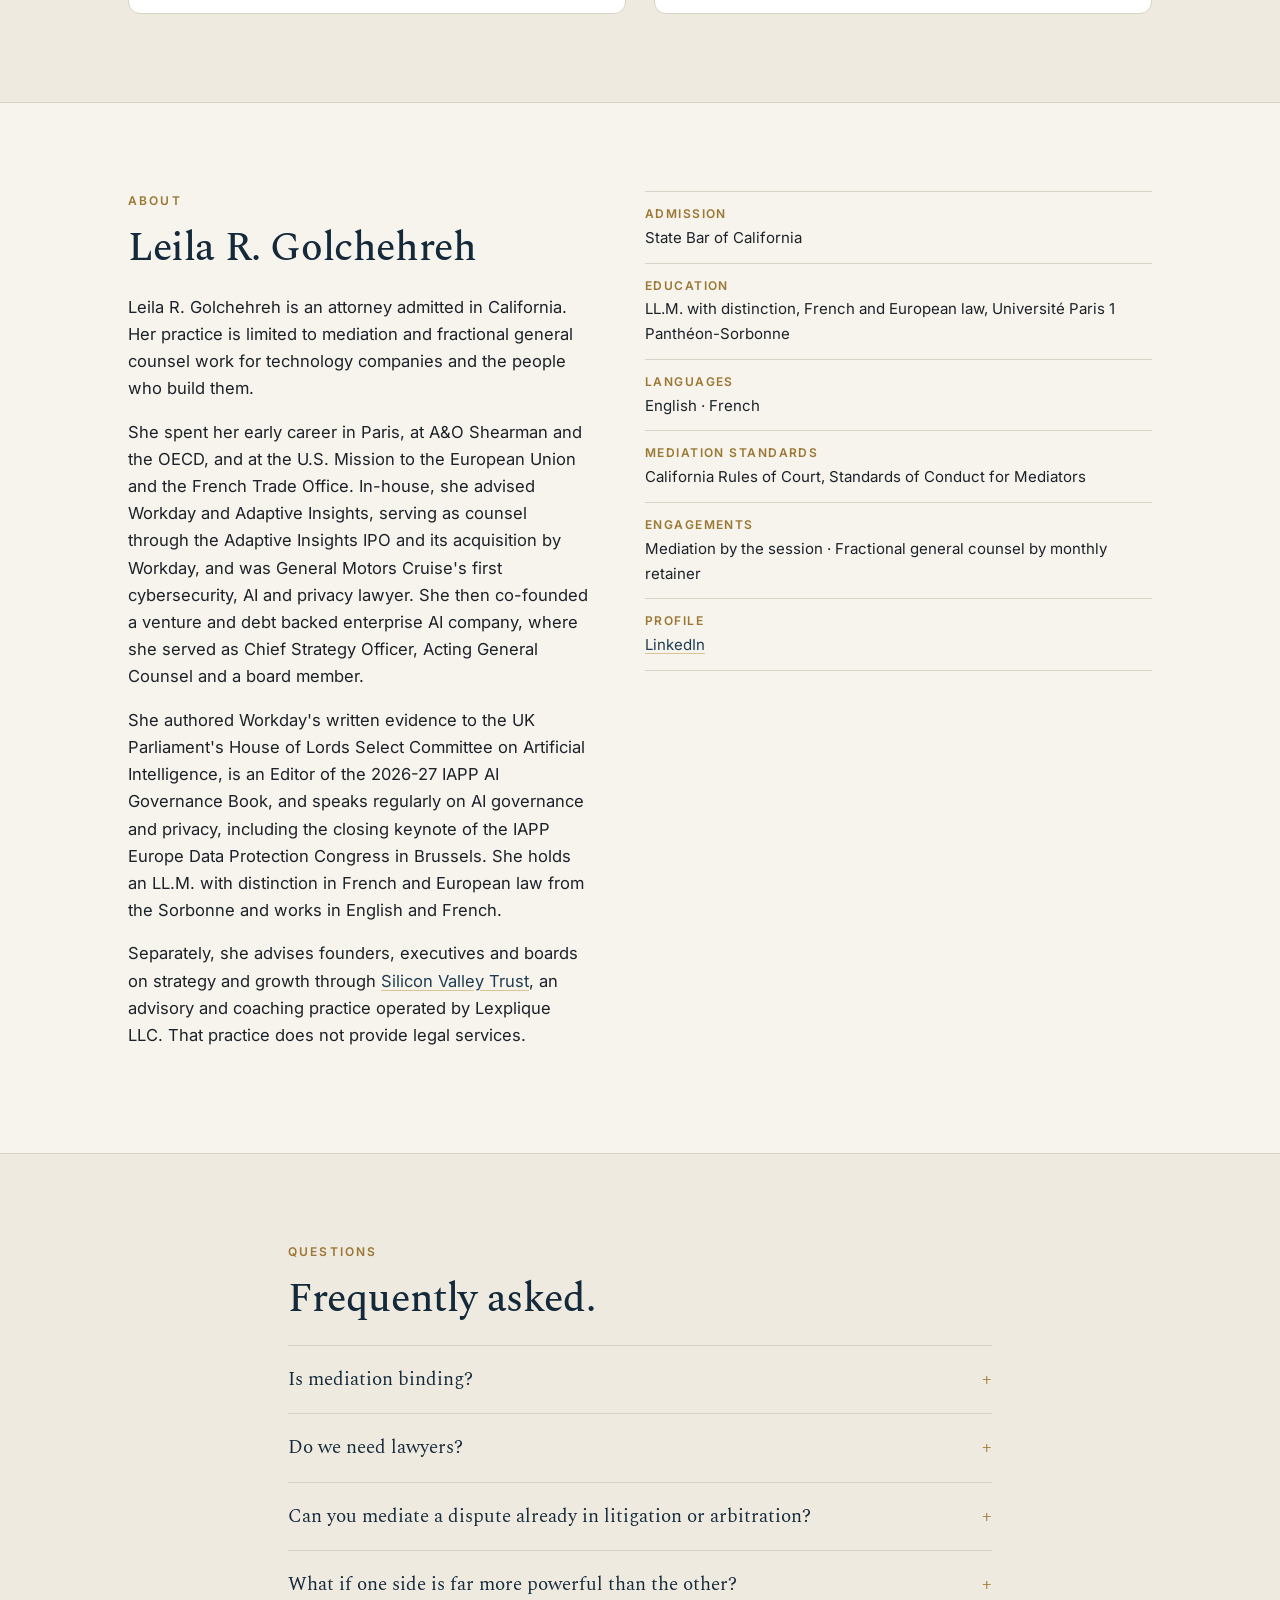
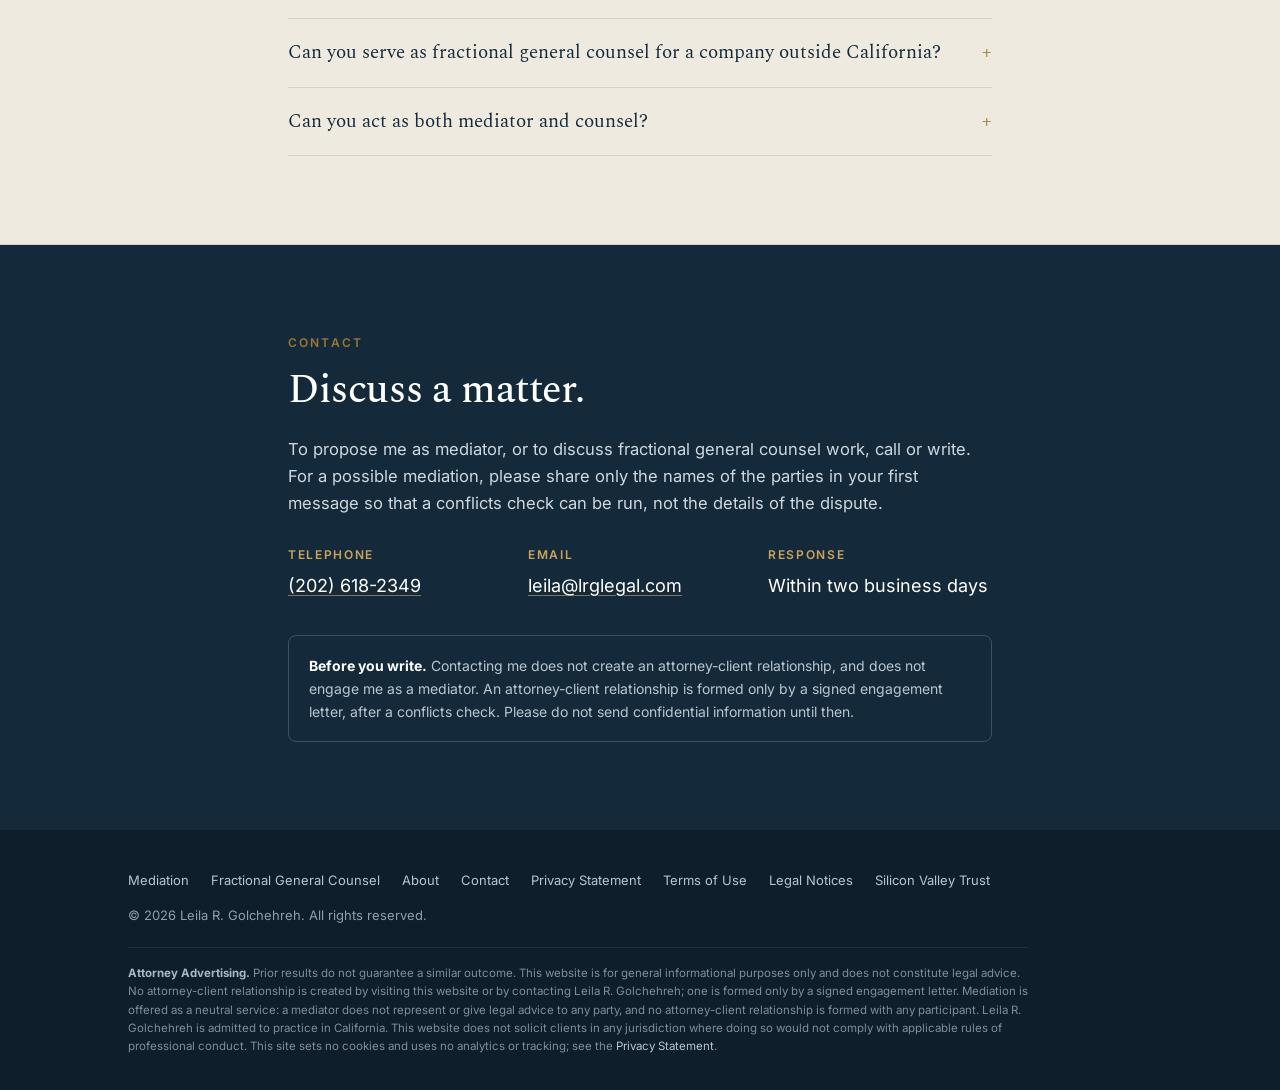
==== commit 99666752: "New headshot, smaller portrait" ====
--- a/index.html
+++ b/index.html
@@ -56,8 +56,8 @@
 .btn.ghost{background:transparent;color:#fff;border:1px solid rgba(255,255,255,.35);margin-left:10px}
 @media(max-width:480px){.btn.ghost{margin-left:0;margin-top:12px}}
 .btn.ghost:hover{border-color:#fff;color:#fff}
-.portrait{border-radius:12px;overflow:hidden;aspect-ratio:4/5;background:var(--ink-2);box-shadow:0 30px 60px -30px rgba(0,0,0,.6)}
-.portrait img{width:100%;height:100%;object-fit:cover;object-position:center 25%;display:block}
+.portrait{border-radius:12px;overflow:hidden;aspect-ratio:4/5;max-width:340px;width:100%;justify-self:end;background:var(--ink-2);box-shadow:0 30px 60px -30px rgba(0,0,0,.6)}
+.portrait img{width:100%;height:100%;object-fit:cover;object-position:center 30%;display:block}
 @media(max-width:860px){header.hero .wrap{grid-template-columns:1fr;padding:64px 22px}.portrait{max-width:320px}}
 
 .bar{border-bottom:1px solid var(--line);background:var(--white)}
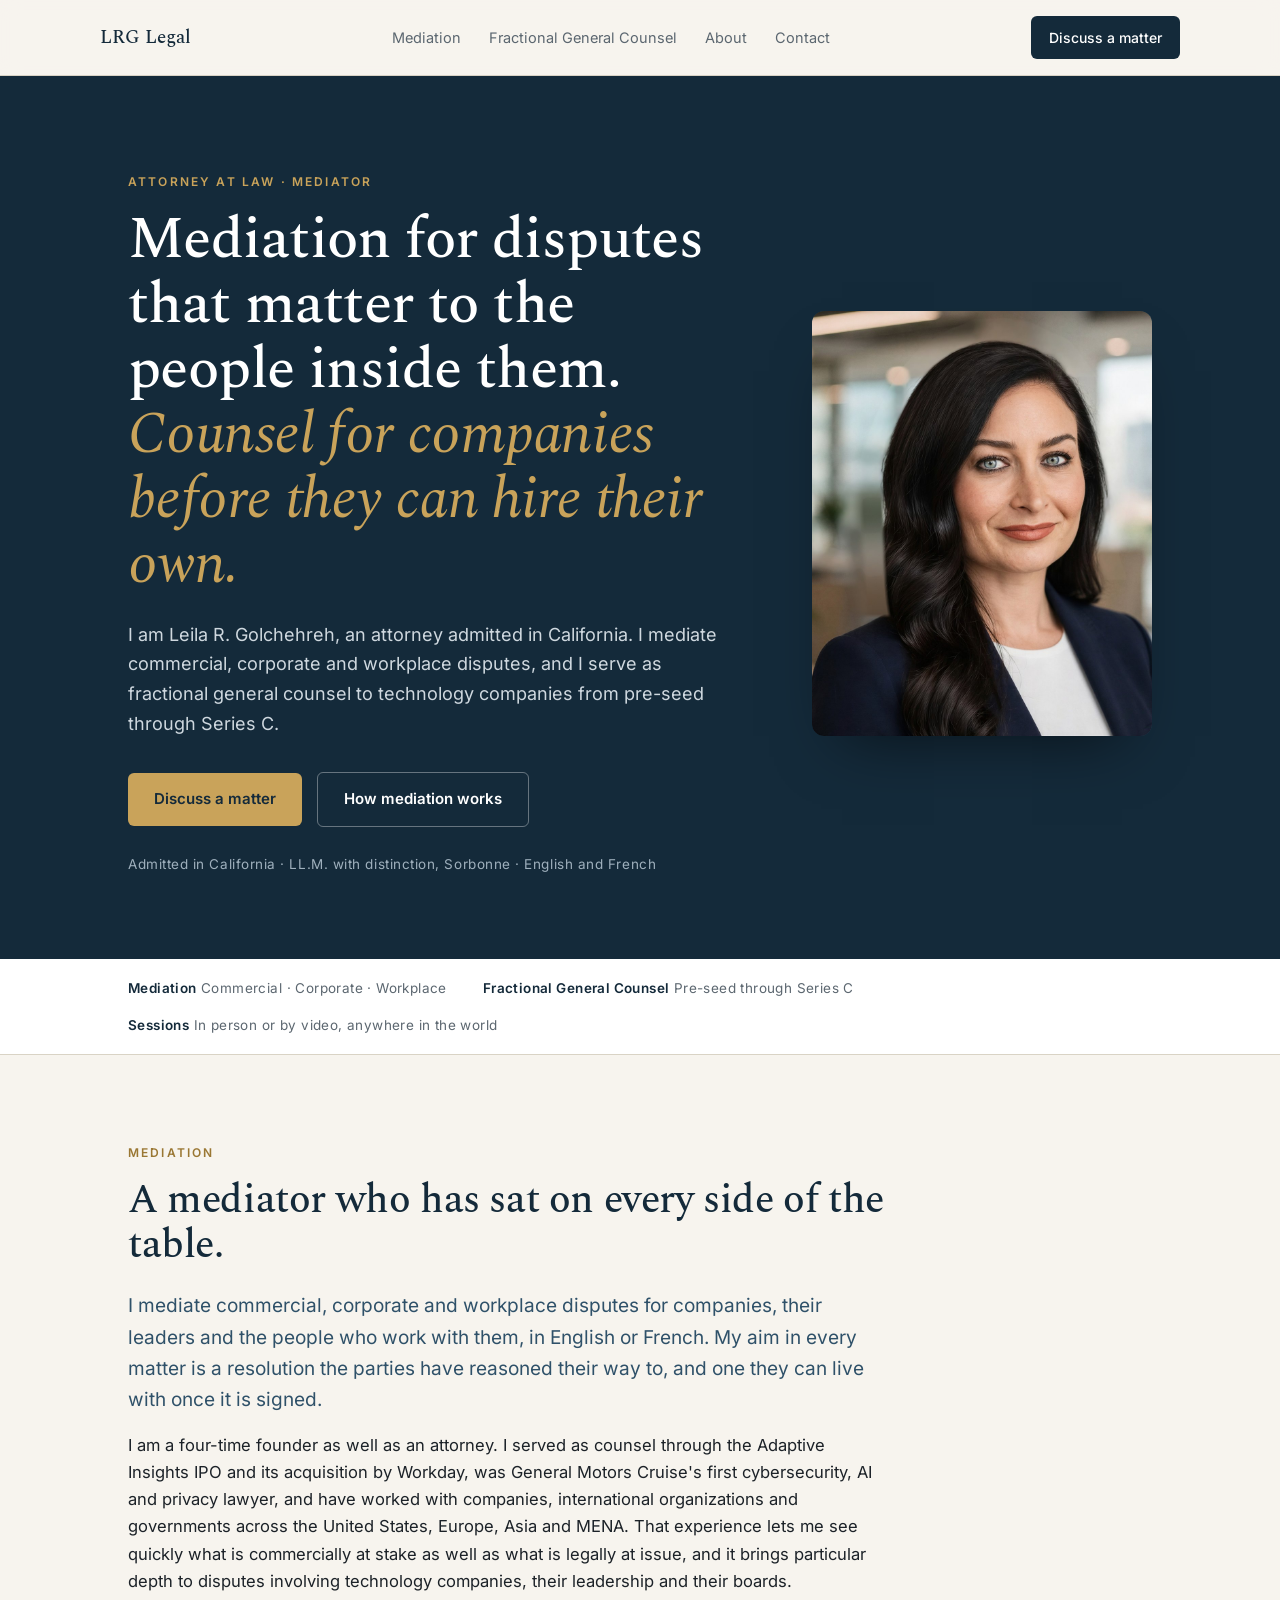
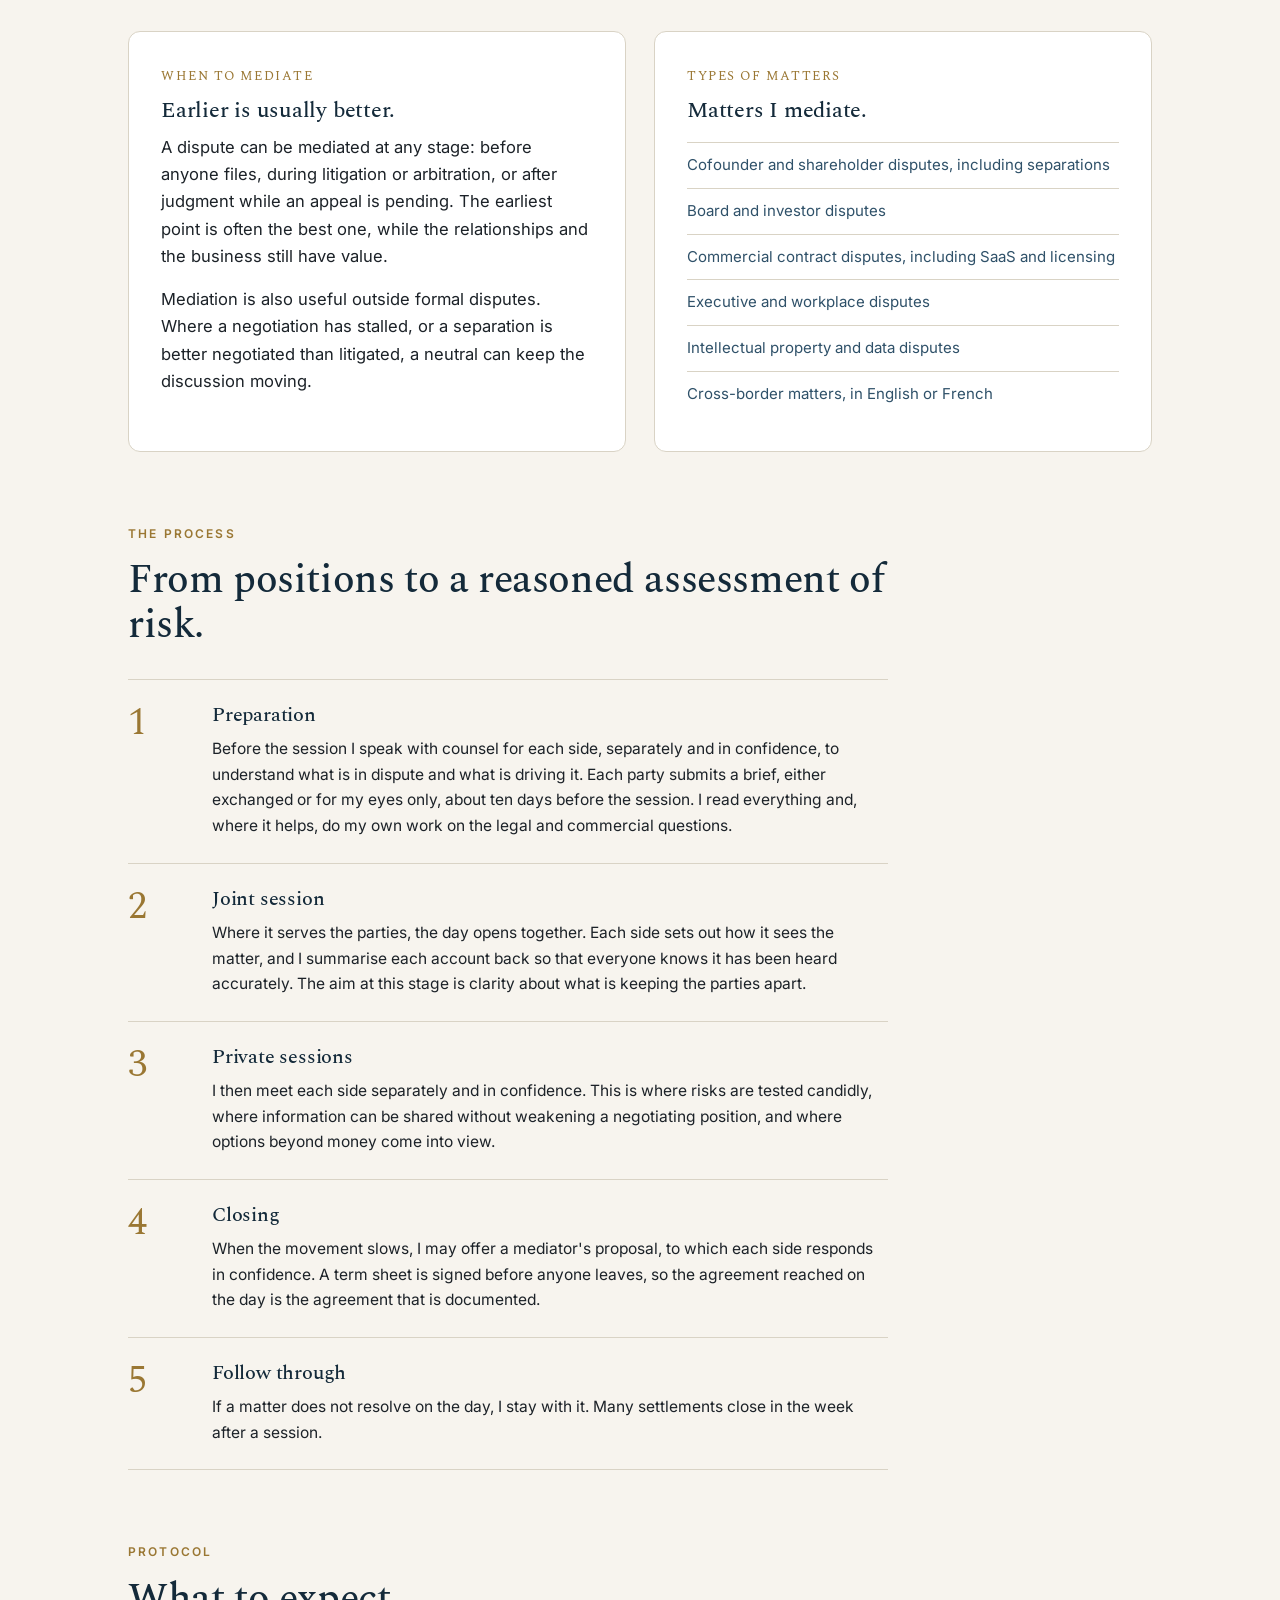
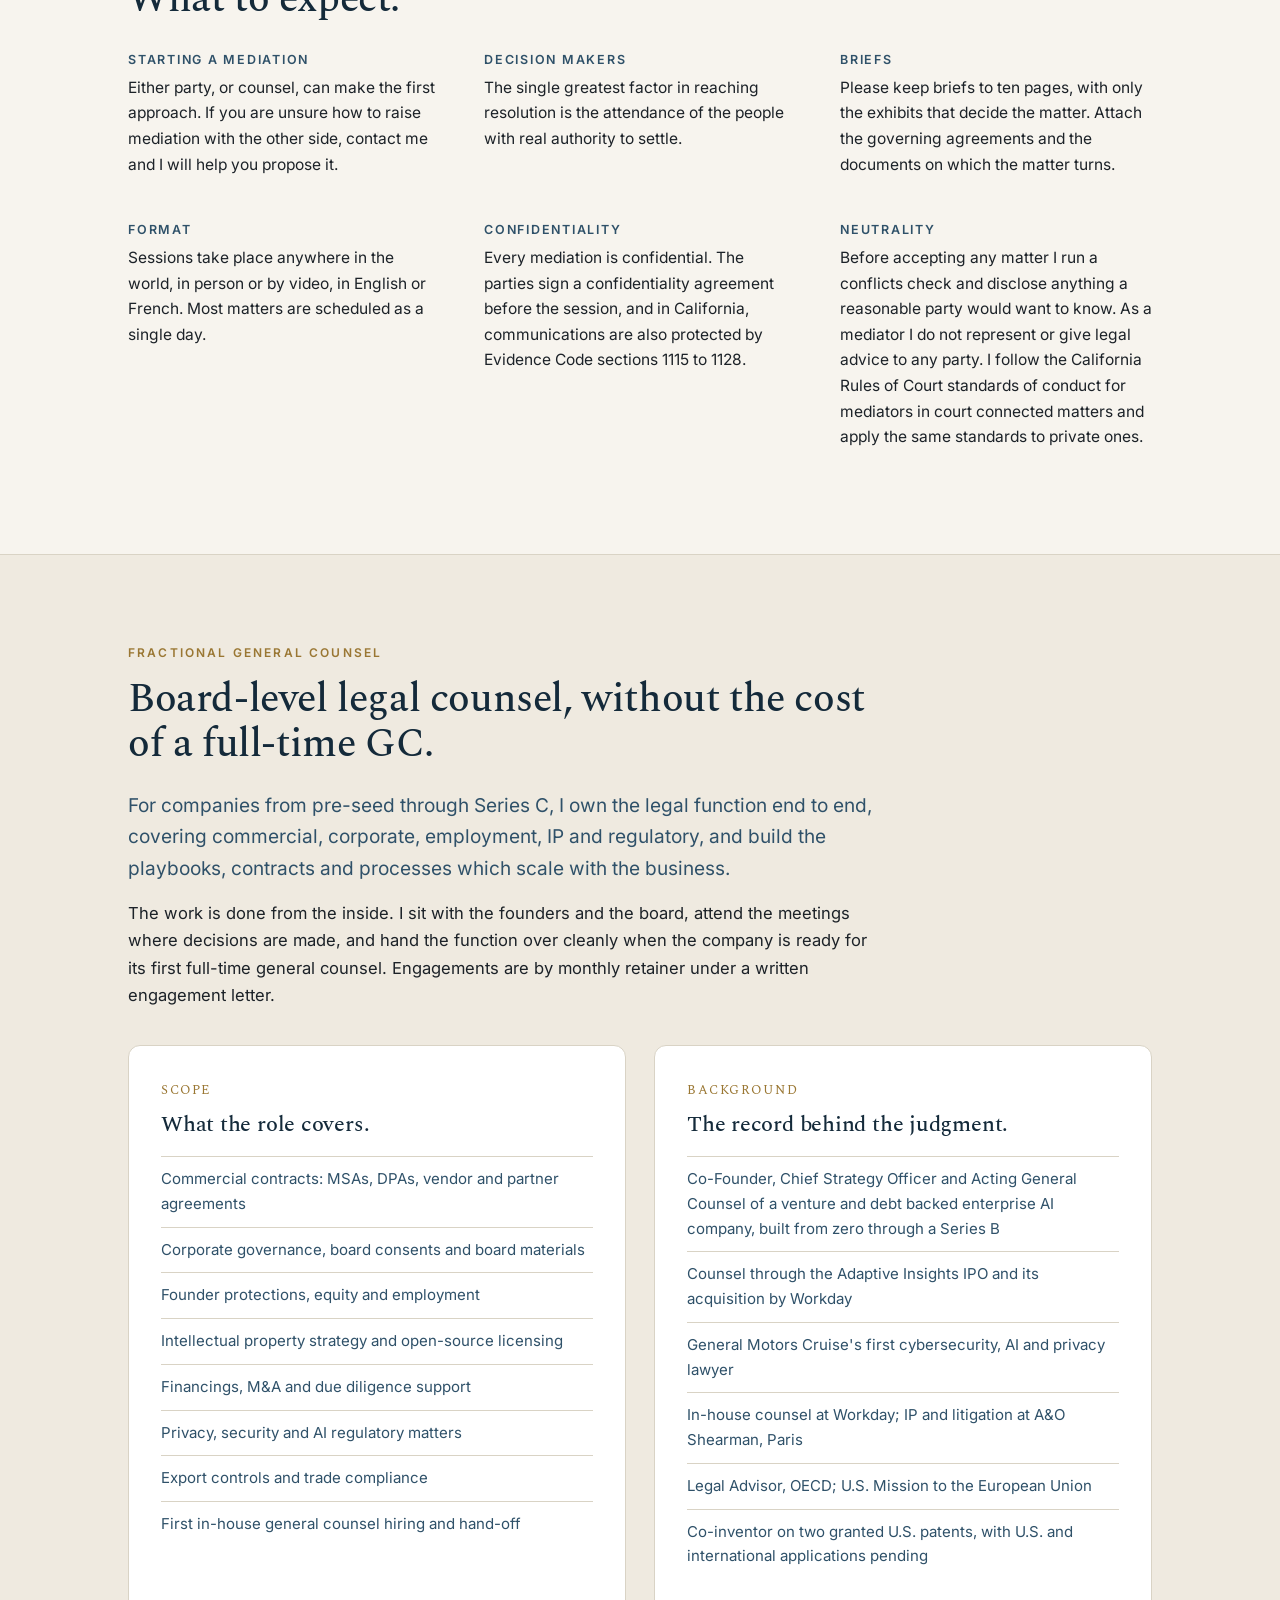
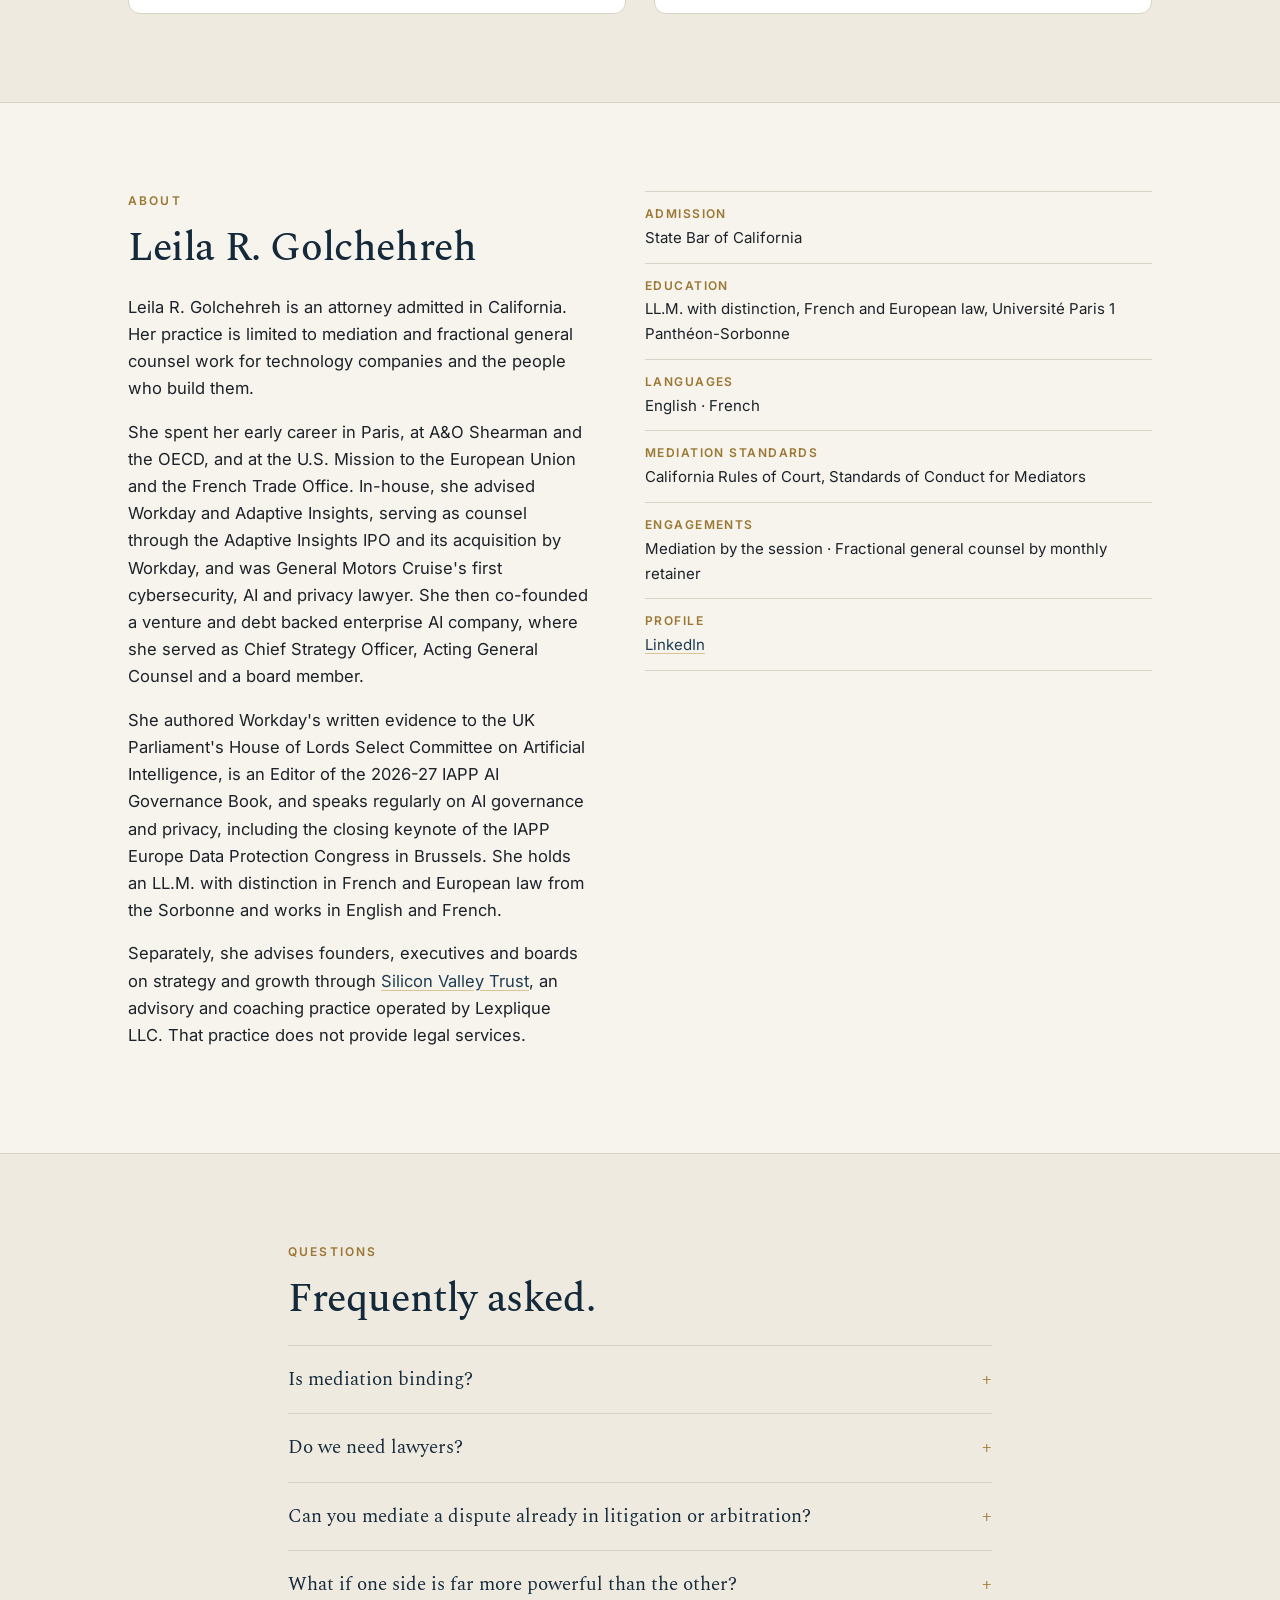
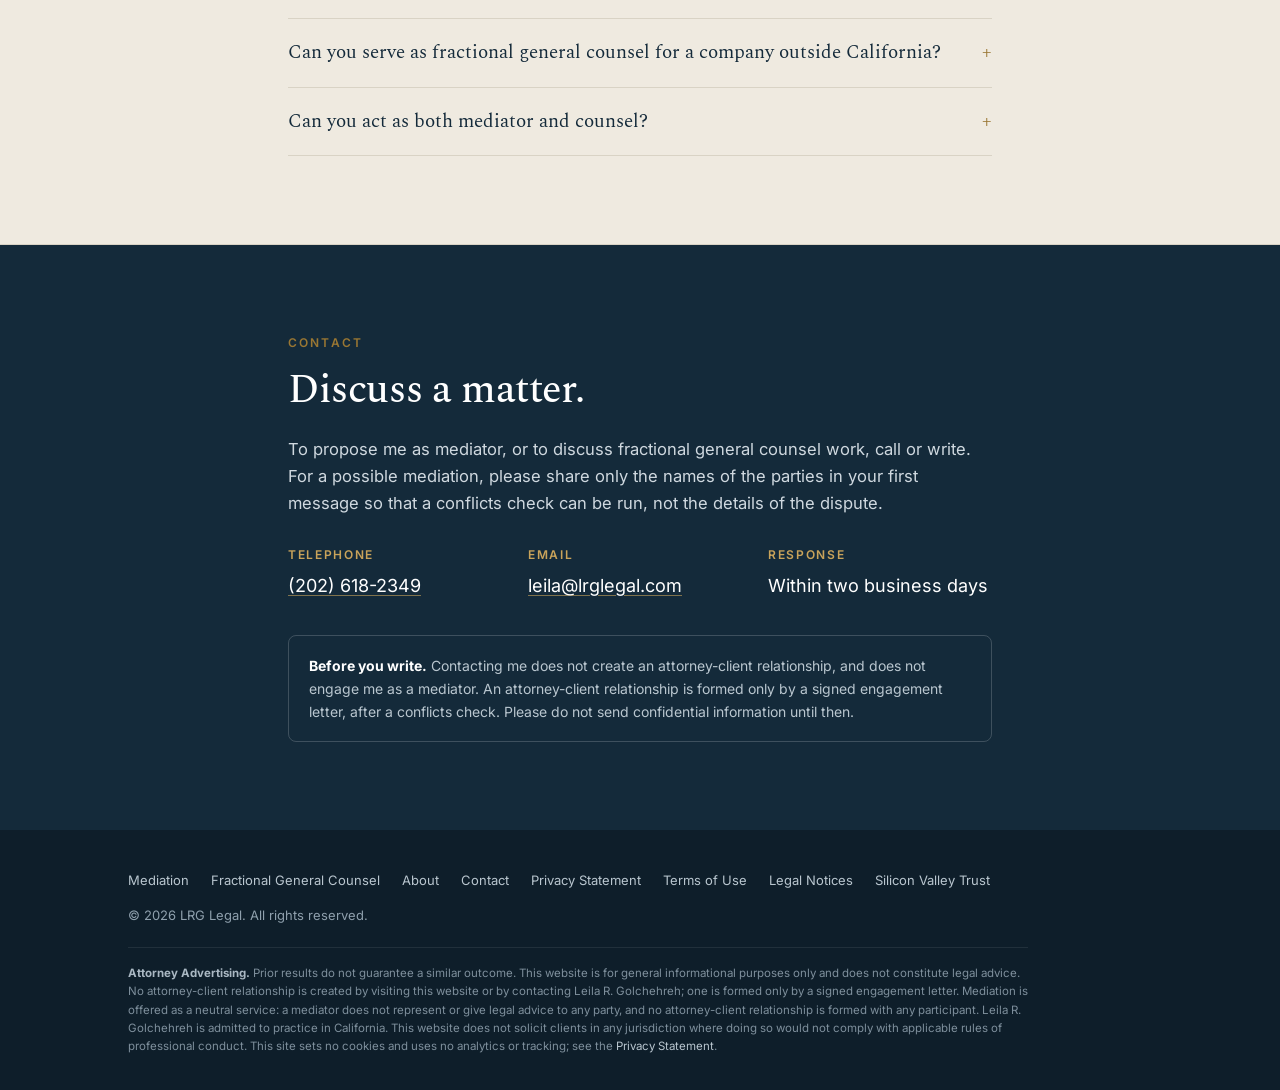
==== commit a61d7fca: "Use LRG Legal as the site name" ====
--- a/index.html
+++ b/index.html
@@ -3,11 +3,11 @@
 <head>
 <meta charset="utf-8" />
 <meta name="viewport" content="width=device-width,initial-scale=1" />
-<title>Leila R. Golchehreh · Mediation and Fractional General Counsel</title>
+<title>LRG Legal · Mediation and Fractional General Counsel</title>
 <meta name="description" content="Leila R. Golchehreh, attorney admitted in California, mediates commercial, corporate and workplace disputes and serves as fractional general counsel to technology companies from pre-seed through Series C." />
 <link rel="canonical" href="https://lrglegal.com/" />
 <link rel="icon" type="image/svg+xml" href="data:image/svg+xml,%3Csvg xmlns='http://www.w3.org/2000/svg' viewBox='0 0 64 64'%3E%3Crect width='64' height='64' rx='12' fill='%23142a3a'/%3E%3Ctext x='32' y='42' font-family='Georgia,serif' font-size='26' font-weight='500' fill='%23c9a35a' text-anchor='middle'%3ELG%3C/text%3E%3C/svg%3E" />
-<meta property="og:title" content="Leila R. Golchehreh · Mediation and Fractional General Counsel" />
+<meta property="og:title" content="LRG Legal · Mediation and Fractional General Counsel" />
 <meta property="og:description" content="Mediation of commercial, corporate and workplace disputes, and fractional general counsel for technology companies. Admitted in California." />
 <meta property="og:type" content="website" />
 <meta property="og:url" content="https://lrglegal.com/" />
@@ -116,7 +116,7 @@
 <body>
 
 <nav class="top"><div class="wrap row">
-  <a href="/" class="brand"><span class="mark">LG</span><span>Leila R. Golchehreh</span></a>
+  <a href="/" class="brand"><span>LRG Legal</span></a>
   <div class="links">
     <a href="#mediation">Mediation</a>
     <a href="#fractional-gc">Fractional General Counsel</a>
@@ -289,14 +289,14 @@
     <a href="/disclaimers.html">Legal Notices</a>
     <a href="https://siliconvalleytrust.com/">Silicon Valley Trust</a>
   </div>
-  <div>&copy; <span id="yr"></span> Leila R. Golchehreh. All rights reserved.</div>
+  <div>&copy; <span id="yr"></span> LRG Legal. All rights reserved.</div>
   <div class="legal"><strong>Attorney Advertising.</strong> Prior results do not guarantee a similar outcome. This website is for general informational purposes only and does not constitute legal advice. No attorney-client relationship is created by visiting this website or by contacting Leila R. Golchehreh; one is formed only by a signed engagement letter. Mediation is offered as a neutral service: a mediator does not represent or give legal advice to any party, and no attorney-client relationship is formed with any participant. Leila R. Golchehreh is admitted to practice in California. This website does not solicit clients in any jurisdiction where doing so would not comply with applicable rules of professional conduct. This site sets no cookies and uses no analytics or tracking; see the <a href="/privacy.html">Privacy Statement</a>.</div>
 </div></footer>
 
 <script>document.getElementById('yr').textContent=new Date().getFullYear();</script>
 <script type="application/ld+json">
 {"@context":"https://schema.org","@graph":[
-{"@type":"LegalService","@id":"https://lrglegal.com/#practice","name":"Leila R. Golchehreh, Attorney at Law","url":"https://lrglegal.com/","description":"Mediation of commercial, corporate and workplace disputes, and fractional general counsel for technology companies.","telephone":"+1-202-618-2349","areaServed":["United States","Europe"],"founder":{"@id":"https://lrglegal.com/#leila"},"knowsLanguage":["en","fr"]},
+{"@type":"LegalService","@id":"https://lrglegal.com/#practice","name":"LRG Legal","url":"https://lrglegal.com/","description":"Mediation of commercial, corporate and workplace disputes, and fractional general counsel for technology companies.","telephone":"+1-202-618-2349","areaServed":["United States","Europe"],"founder":{"@id":"https://lrglegal.com/#leila"},"knowsLanguage":["en","fr"]},
 {"@type":"Person","@id":"https://lrglegal.com/#leila","name":"Leila R. Golchehreh","jobTitle":"Attorney and Mediator","url":"https://lrglegal.com/","sameAs":["https://www.linkedin.com/in/leilagolchehreh/","https://siliconvalleytrust.com/"],"knowsLanguage":["en","fr"],"alumniOf":{"@type":"CollegeOrUniversity","name":"Université Paris 1 Panthéon-Sorbonne"}}
 ]}
 </script>
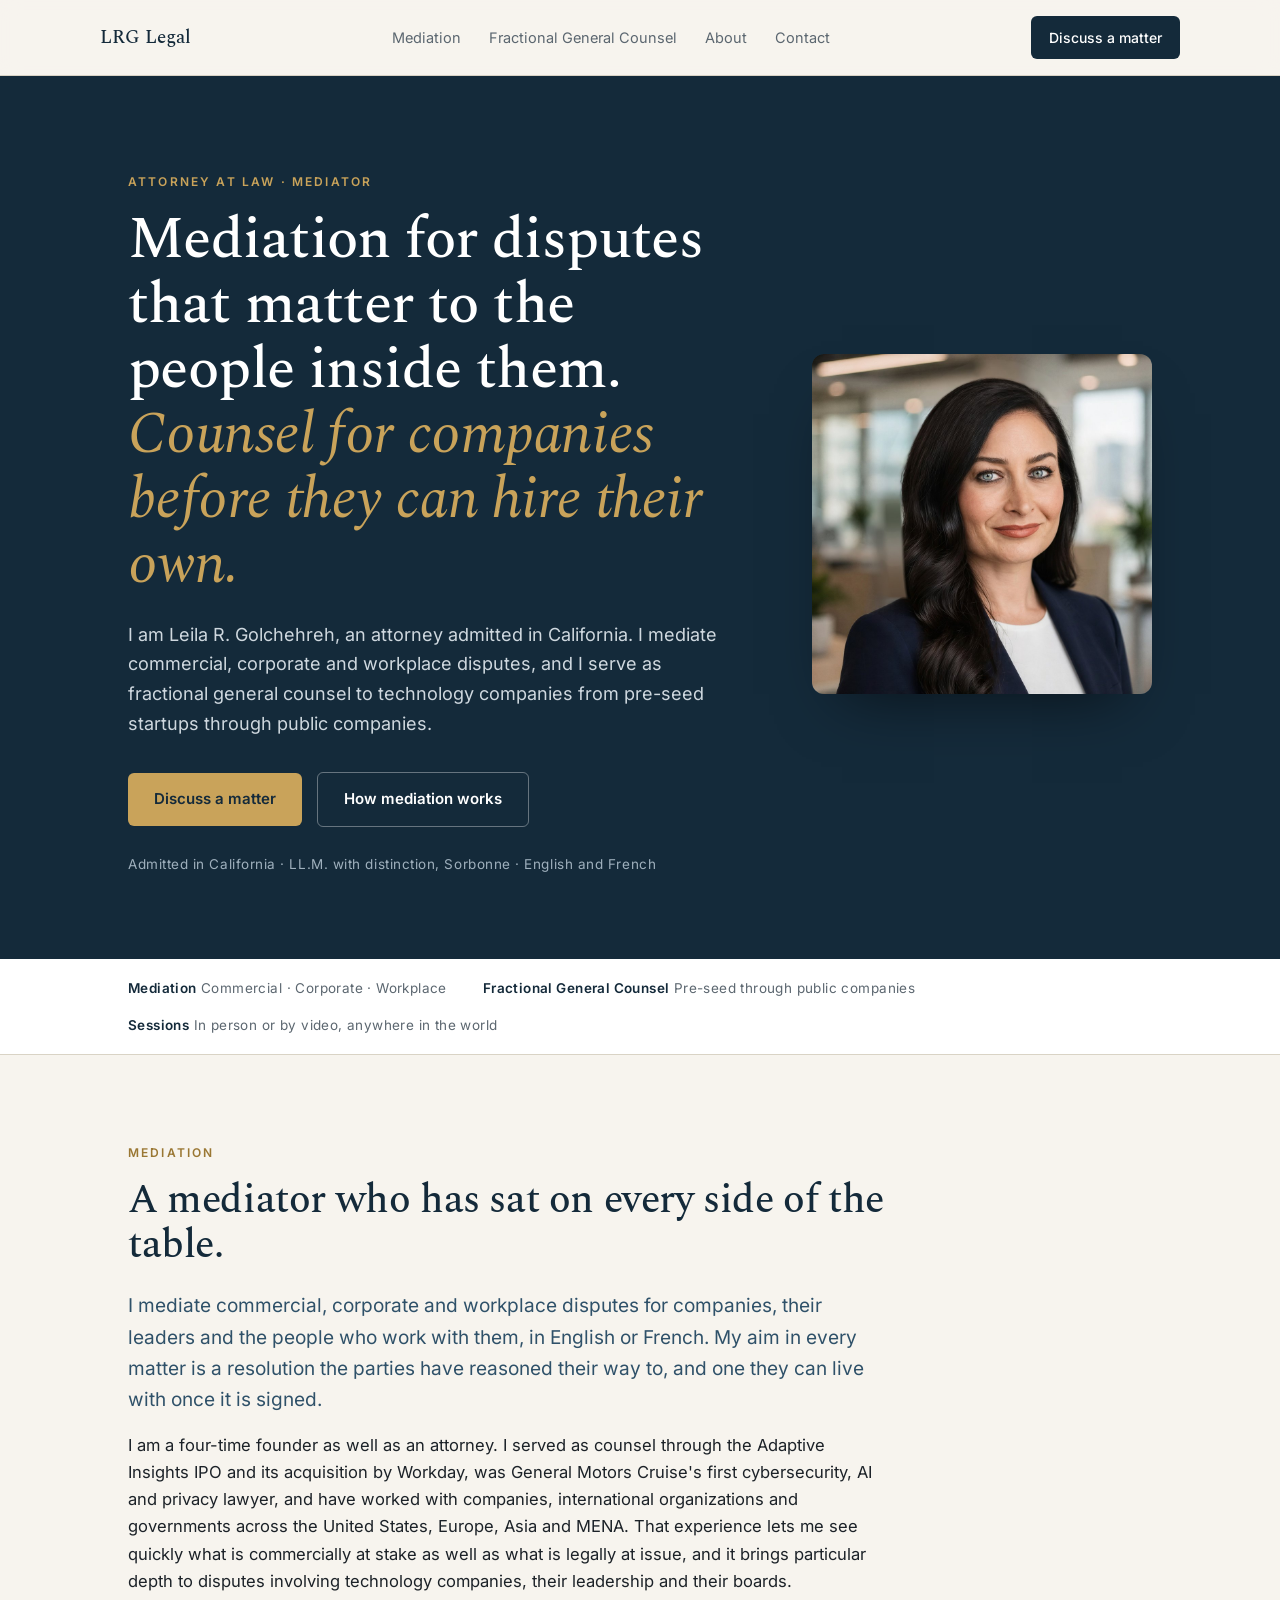
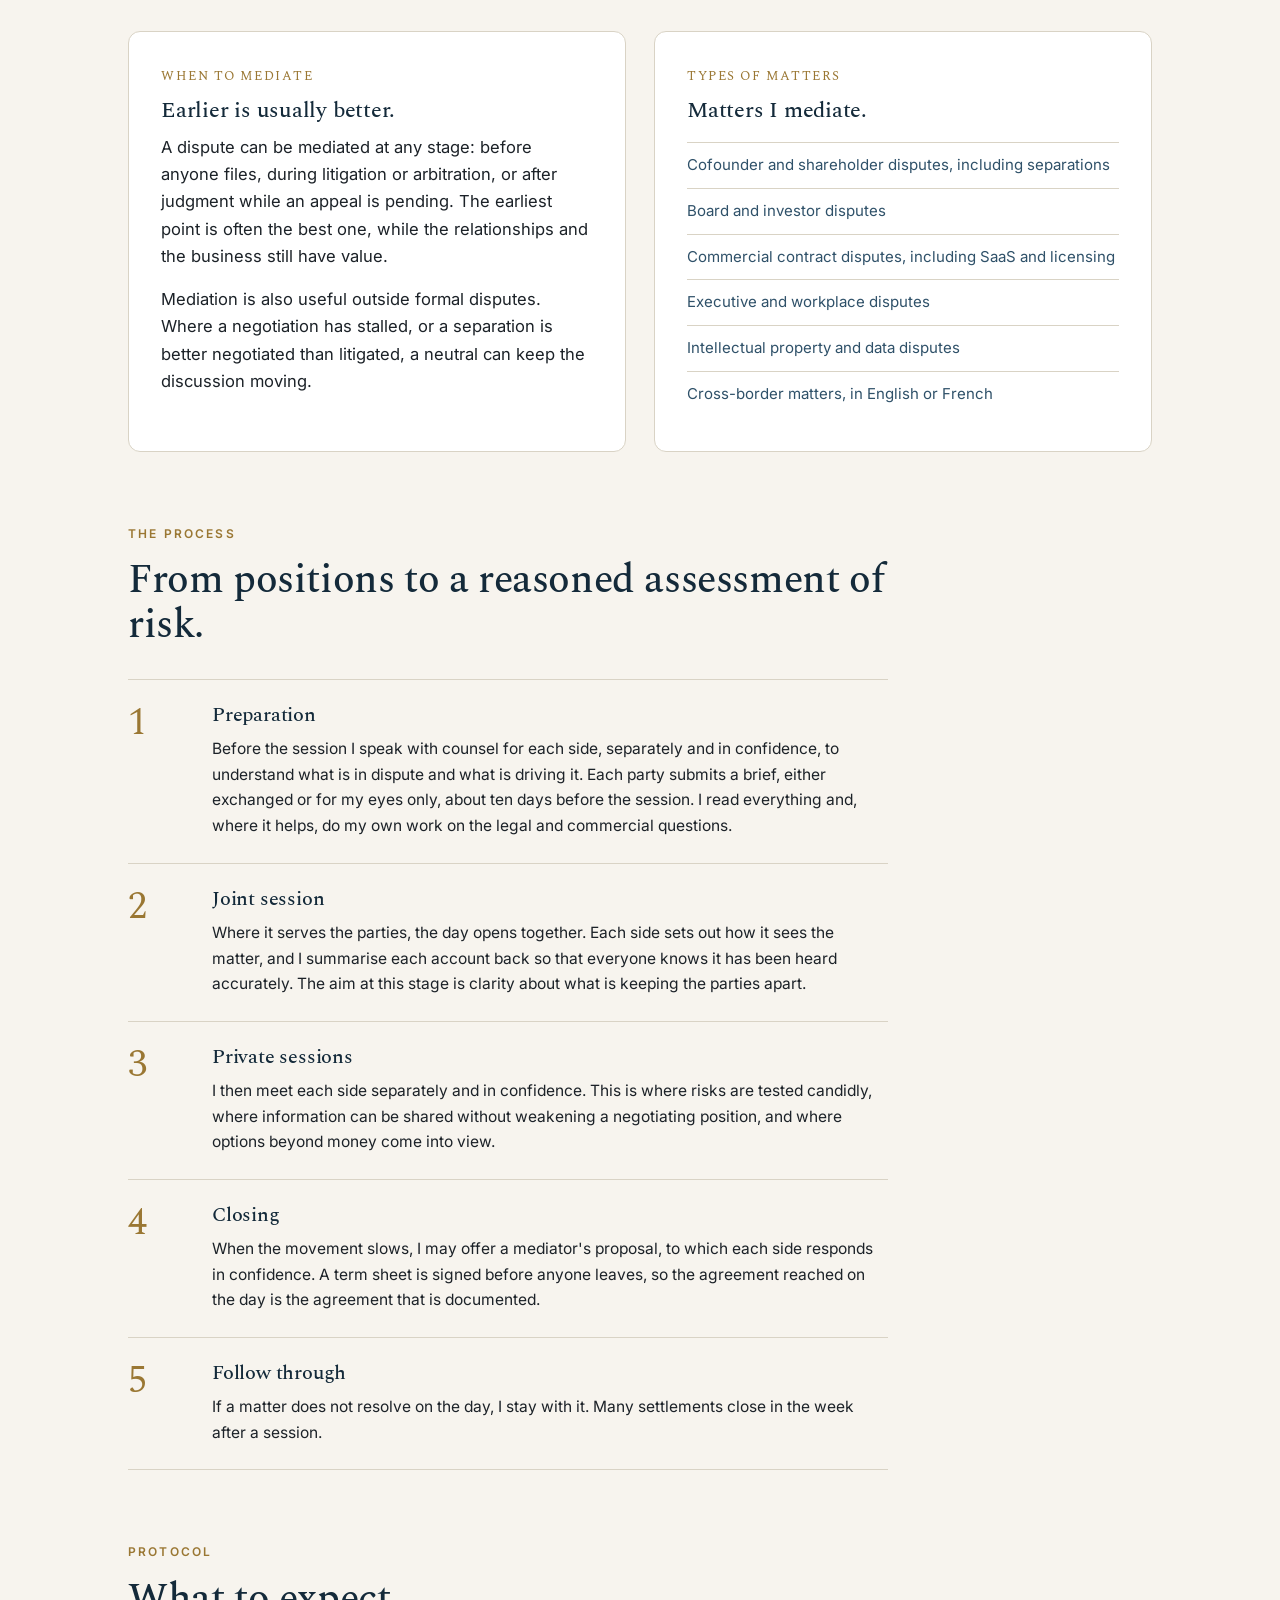
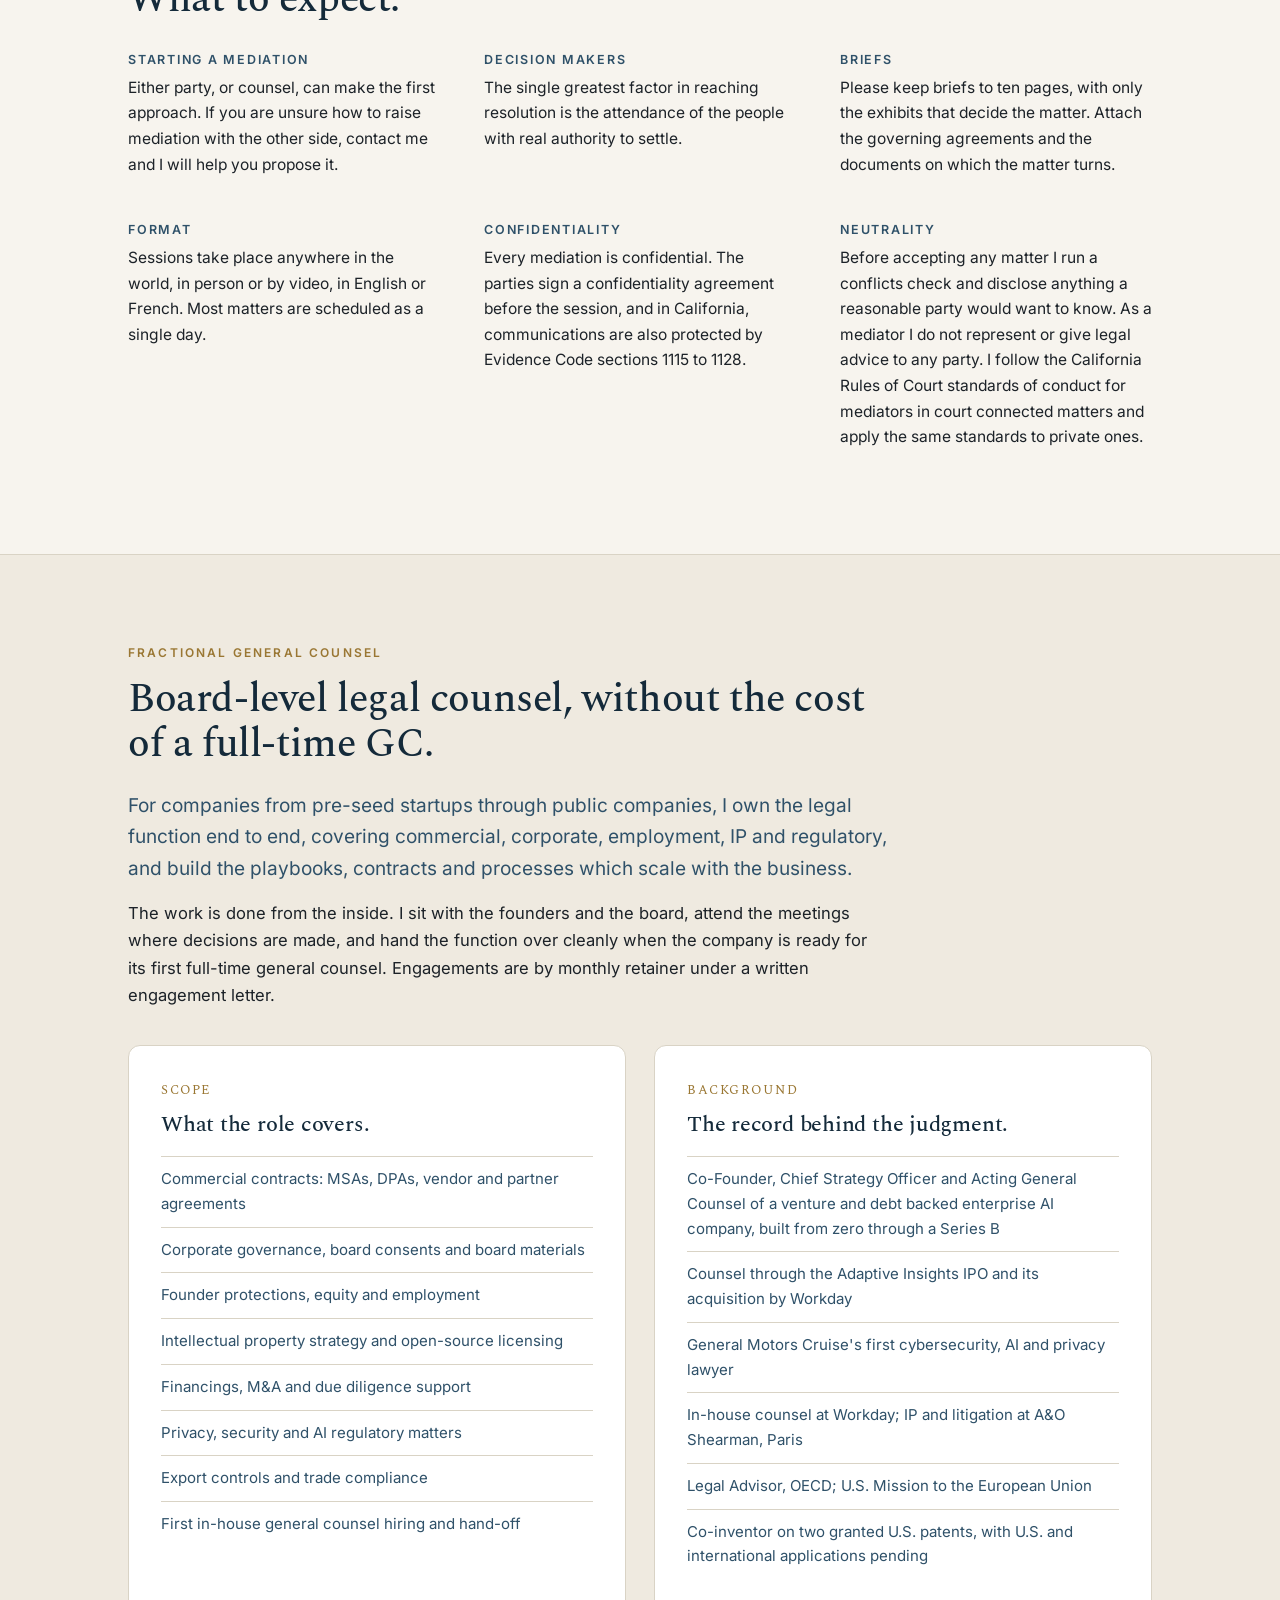
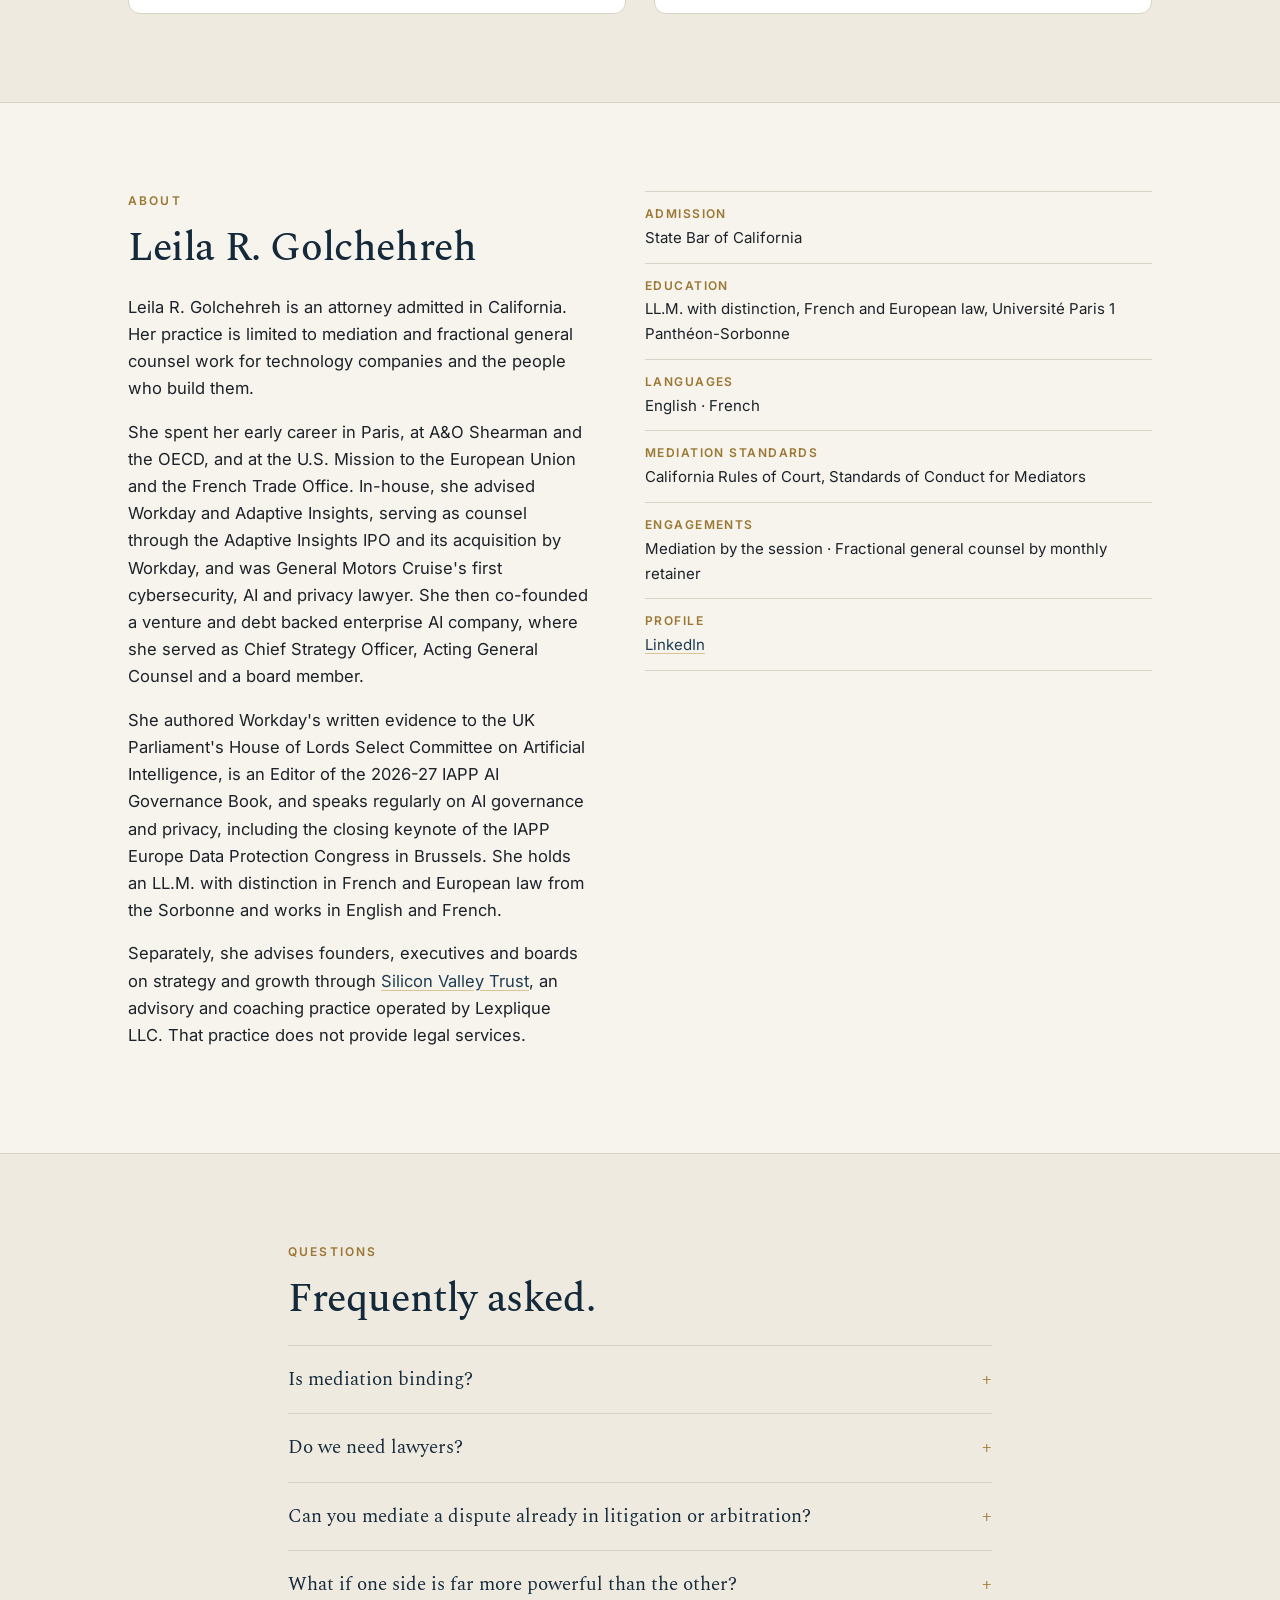
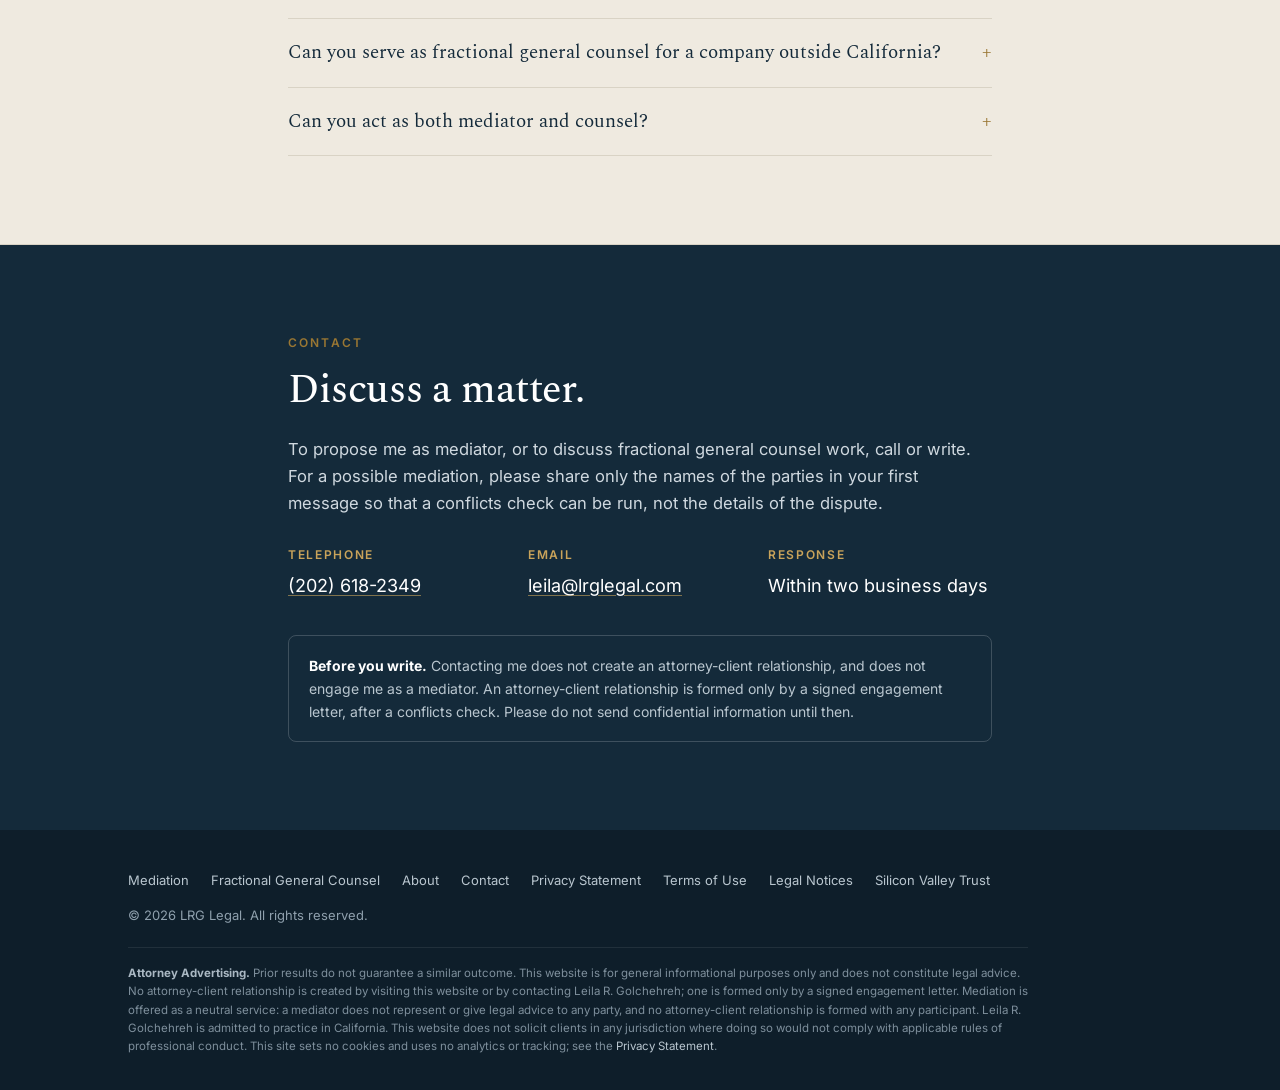
==== commit c911c164: "Public companies wording, wider headshot" ====
--- a/index.html
+++ b/index.html
@@ -4,7 +4,7 @@
 <meta charset="utf-8" />
 <meta name="viewport" content="width=device-width,initial-scale=1" />
 <title>LRG Legal · Mediation and Fractional General Counsel</title>
-<meta name="description" content="Leila R. Golchehreh, attorney admitted in California, mediates commercial, corporate and workplace disputes and serves as fractional general counsel to technology companies from pre-seed through Series C." />
+<meta name="description" content="Leila R. Golchehreh, attorney admitted in California, mediates commercial, corporate and workplace disputes and serves as fractional general counsel to technology companies from pre-seed startups through public companies." />
 <link rel="canonical" href="https://lrglegal.com/" />
 <link rel="icon" type="image/svg+xml" href="data:image/svg+xml,%3Csvg xmlns='http://www.w3.org/2000/svg' viewBox='0 0 64 64'%3E%3Crect width='64' height='64' rx='12' fill='%23142a3a'/%3E%3Ctext x='32' y='42' font-family='Georgia,serif' font-size='26' font-weight='500' fill='%23c9a35a' text-anchor='middle'%3ELG%3C/text%3E%3C/svg%3E" />
 <meta property="og:title" content="LRG Legal · Mediation and Fractional General Counsel" />
@@ -56,8 +56,8 @@
 .btn.ghost{background:transparent;color:#fff;border:1px solid rgba(255,255,255,.35);margin-left:10px}
 @media(max-width:480px){.btn.ghost{margin-left:0;margin-top:12px}}
 .btn.ghost:hover{border-color:#fff;color:#fff}
-.portrait{border-radius:12px;overflow:hidden;aspect-ratio:4/5;max-width:340px;width:100%;justify-self:end;background:var(--ink-2);box-shadow:0 30px 60px -30px rgba(0,0,0,.6)}
-.portrait img{width:100%;height:100%;object-fit:cover;object-position:center 30%;display:block}
+.portrait{border-radius:12px;overflow:hidden;aspect-ratio:1/1;max-width:340px;width:100%;justify-self:end;background:var(--ink-2);box-shadow:0 30px 60px -30px rgba(0,0,0,.6)}
+.portrait img{width:100%;height:100%;object-fit:cover;object-position:center;display:block}
 @media(max-width:860px){header.hero .wrap{grid-template-columns:1fr;padding:64px 22px}.portrait{max-width:320px}}
 
 .bar{border-bottom:1px solid var(--line);background:var(--white)}
@@ -130,17 +130,17 @@
   <div>
     <span class="eyebrow">Attorney at Law · Mediator</span>
     <h1>Mediation for disputes that matter to the people inside them. <em>Counsel for companies before they can hire their own.</em></h1>
-    <p>I am Leila R. Golchehreh, an attorney admitted in California. I mediate commercial, corporate and workplace disputes, and I serve as fractional general counsel to technology companies from pre-seed through Series C.</p>
+    <p>I am Leila R. Golchehreh, an attorney admitted in California. I mediate commercial, corporate and workplace disputes, and I serve as fractional general counsel to technology companies from pre-seed startups through public companies.</p>
     <a href="#contact" class="btn">Discuss a matter</a>
     <a href="#mediation" class="btn ghost">How mediation works</a>
     <div class="meta">Admitted in California · LL.M. with distinction, Sorbonne · English and French</div>
   </div>
-  <div class="portrait"><img src="/leila-headshot.jpg" alt="Leila R. Golchehreh" width="800" height="1000" /></div>
+  <div class="portrait"><img src="/leila-headshot.jpg" alt="Leila R. Golchehreh" width="1000" height="1000" /></div>
 </div></header>
 
 <div class="bar"><div class="wrap">
   <span><strong>Mediation</strong> Commercial · Corporate · Workplace</span>
-  <span><strong>Fractional General Counsel</strong> Pre-seed through Series C</span>
+  <span><strong>Fractional General Counsel</strong> Pre-seed through public companies</span>
   <span><strong>Sessions</strong> In person or by video, anywhere in the world</span>
 </div></div>
 
@@ -203,7 +203,7 @@
   <div class="narrow">
     <span class="eyebrow">Fractional General Counsel</span>
     <h2>Board-level legal counsel, without the cost of a full-time GC.</h2>
-    <p class="lead">For companies from pre-seed through Series C, I own the legal function end to end, covering commercial, corporate, employment, IP and regulatory, and build the playbooks, contracts and processes which scale with the business.</p>
+    <p class="lead">For companies from pre-seed startups through public companies, I own the legal function end to end, covering commercial, corporate, employment, IP and regulatory, and build the playbooks, contracts and processes which scale with the business.</p>
     <p>The work is done from the inside. I sit with the founders and the board, attend the meetings where decisions are made, and hand the function over cleanly when the company is ready for its first full-time general counsel. Engagements are by monthly retainer under a written engagement letter.</p>
   </div>
   <div class="two">
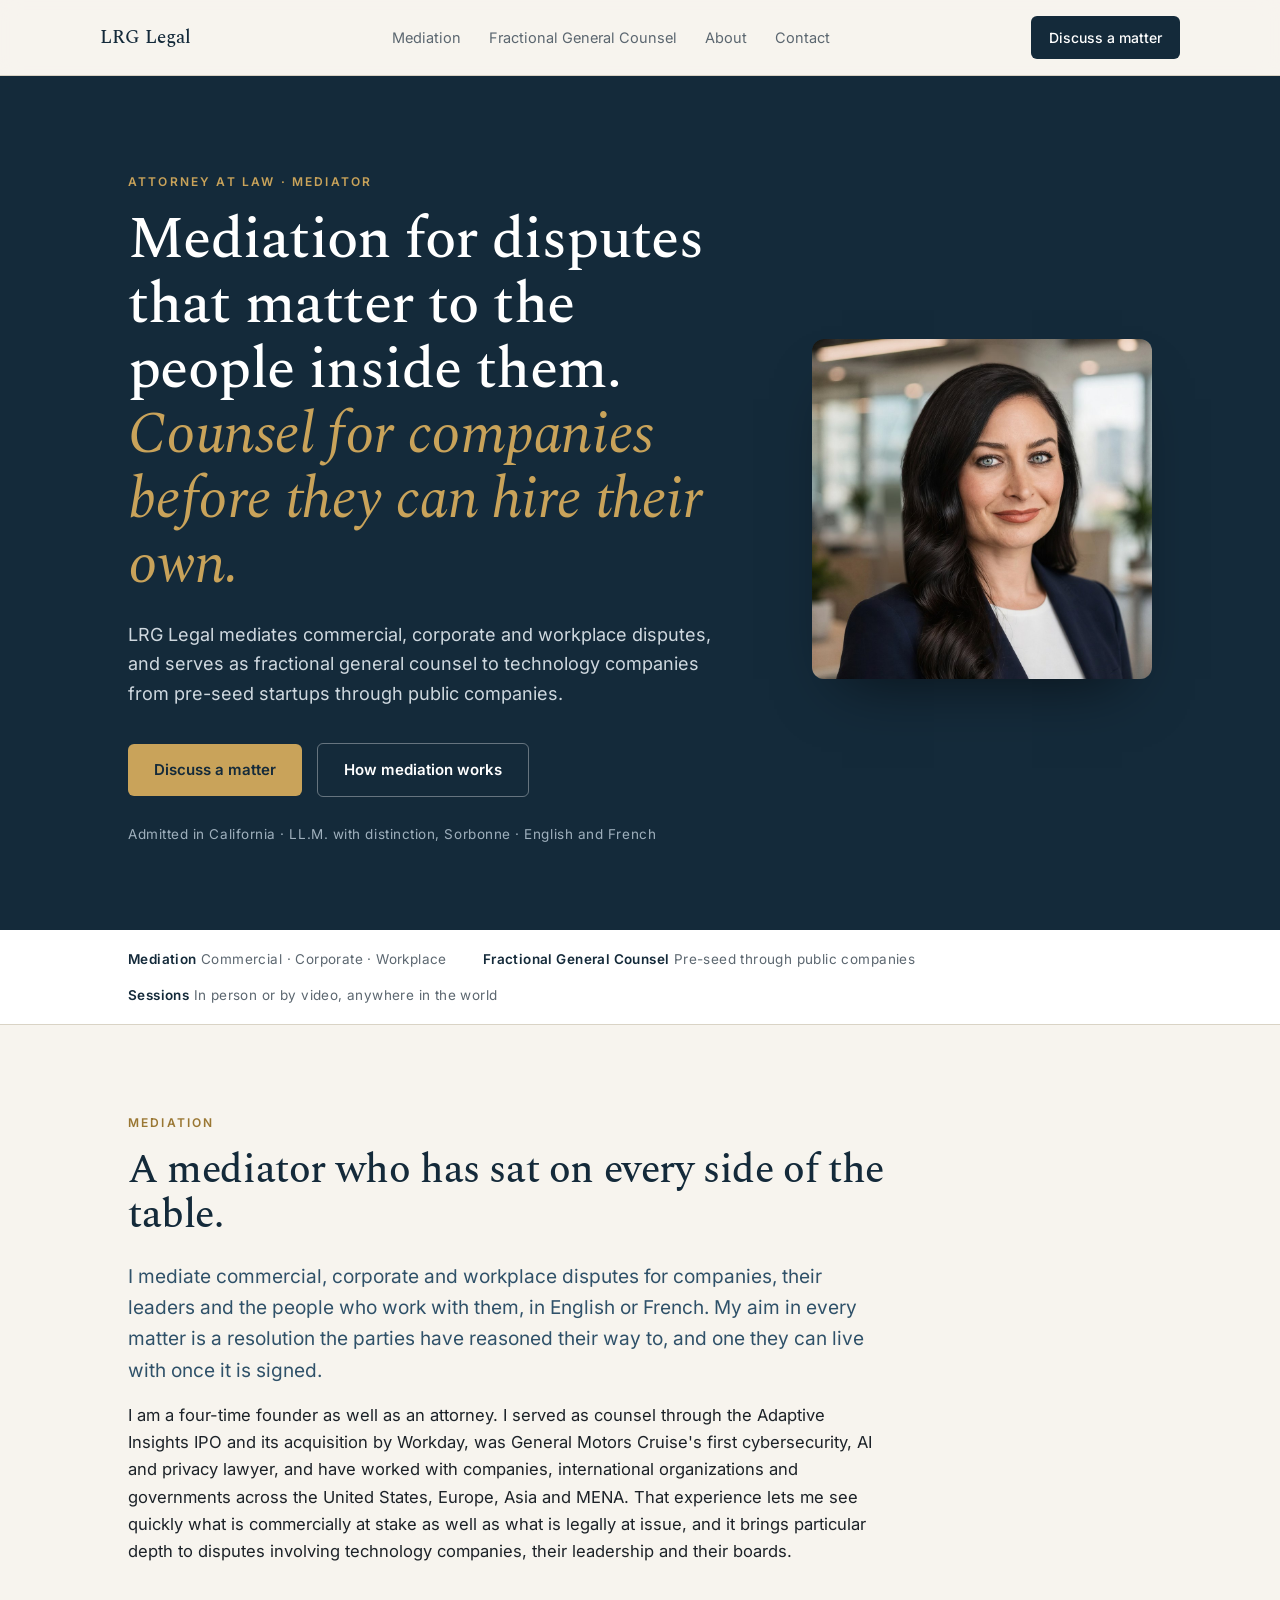
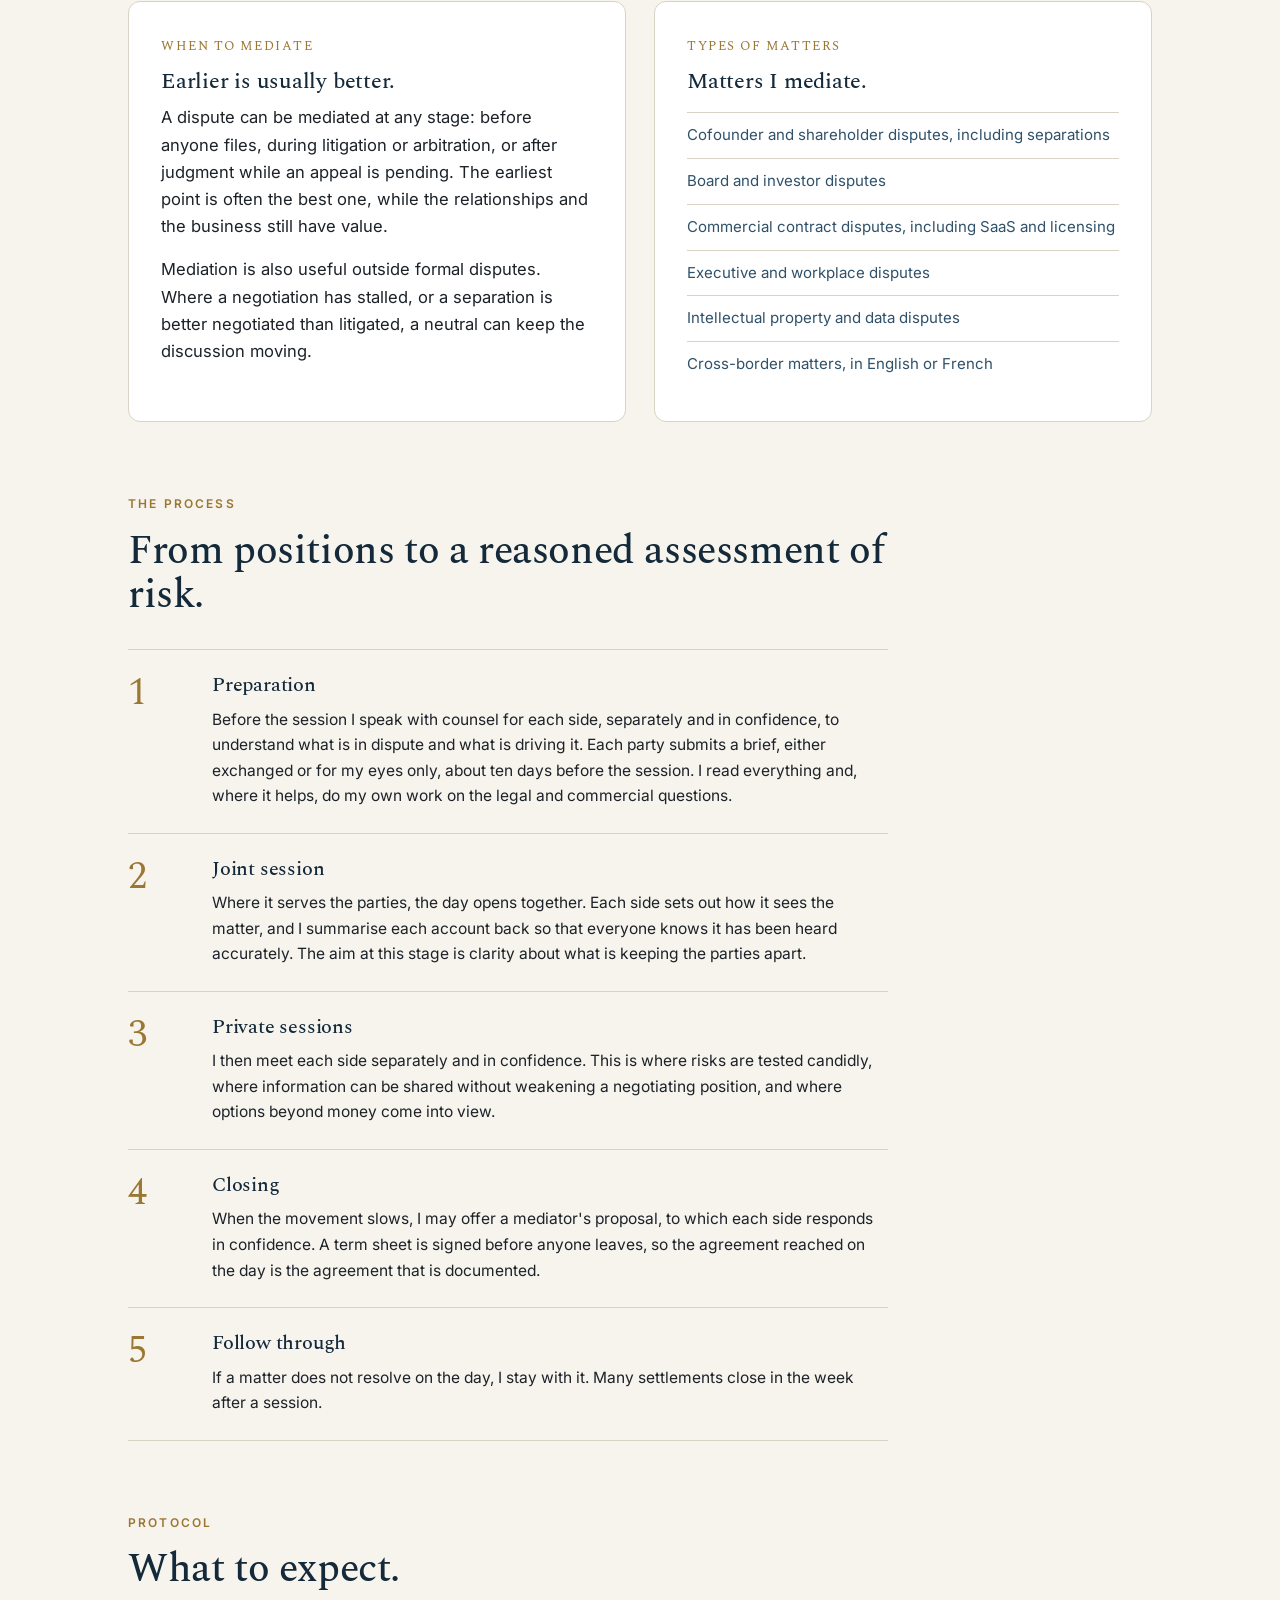
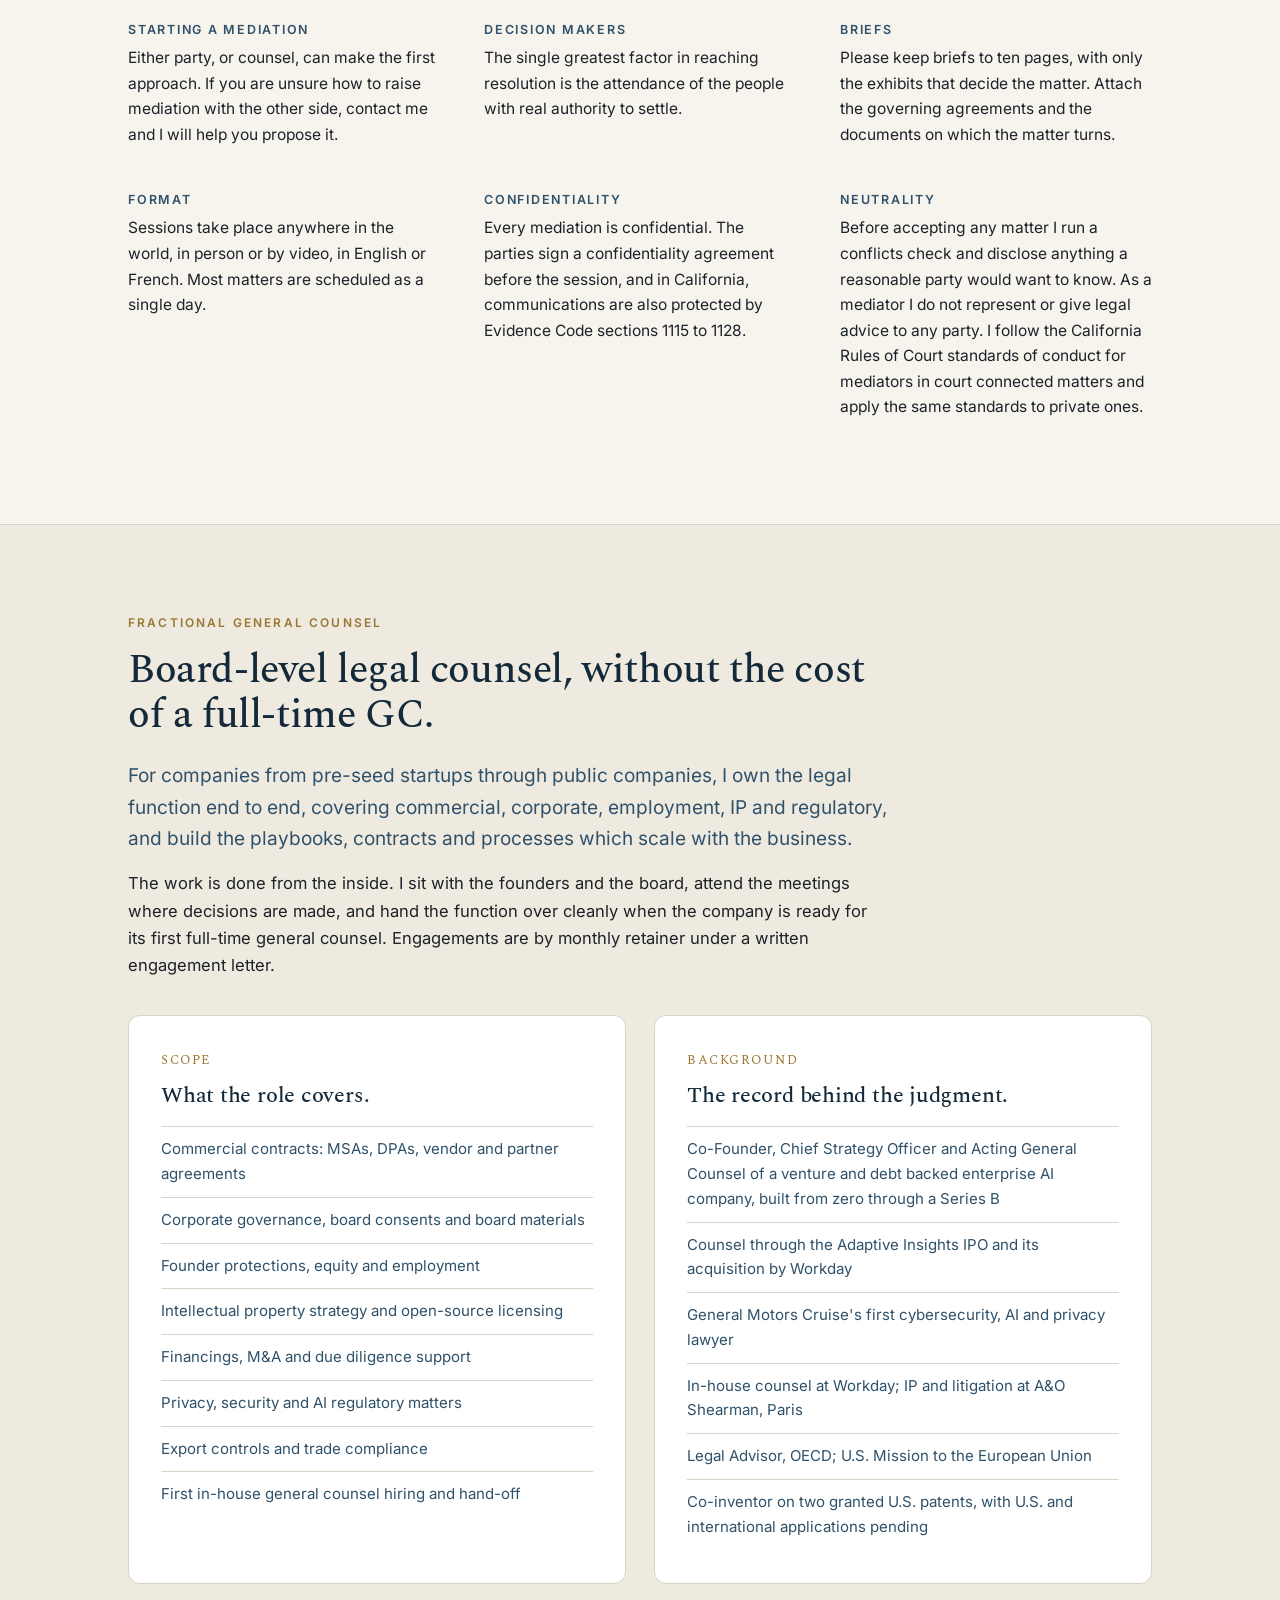
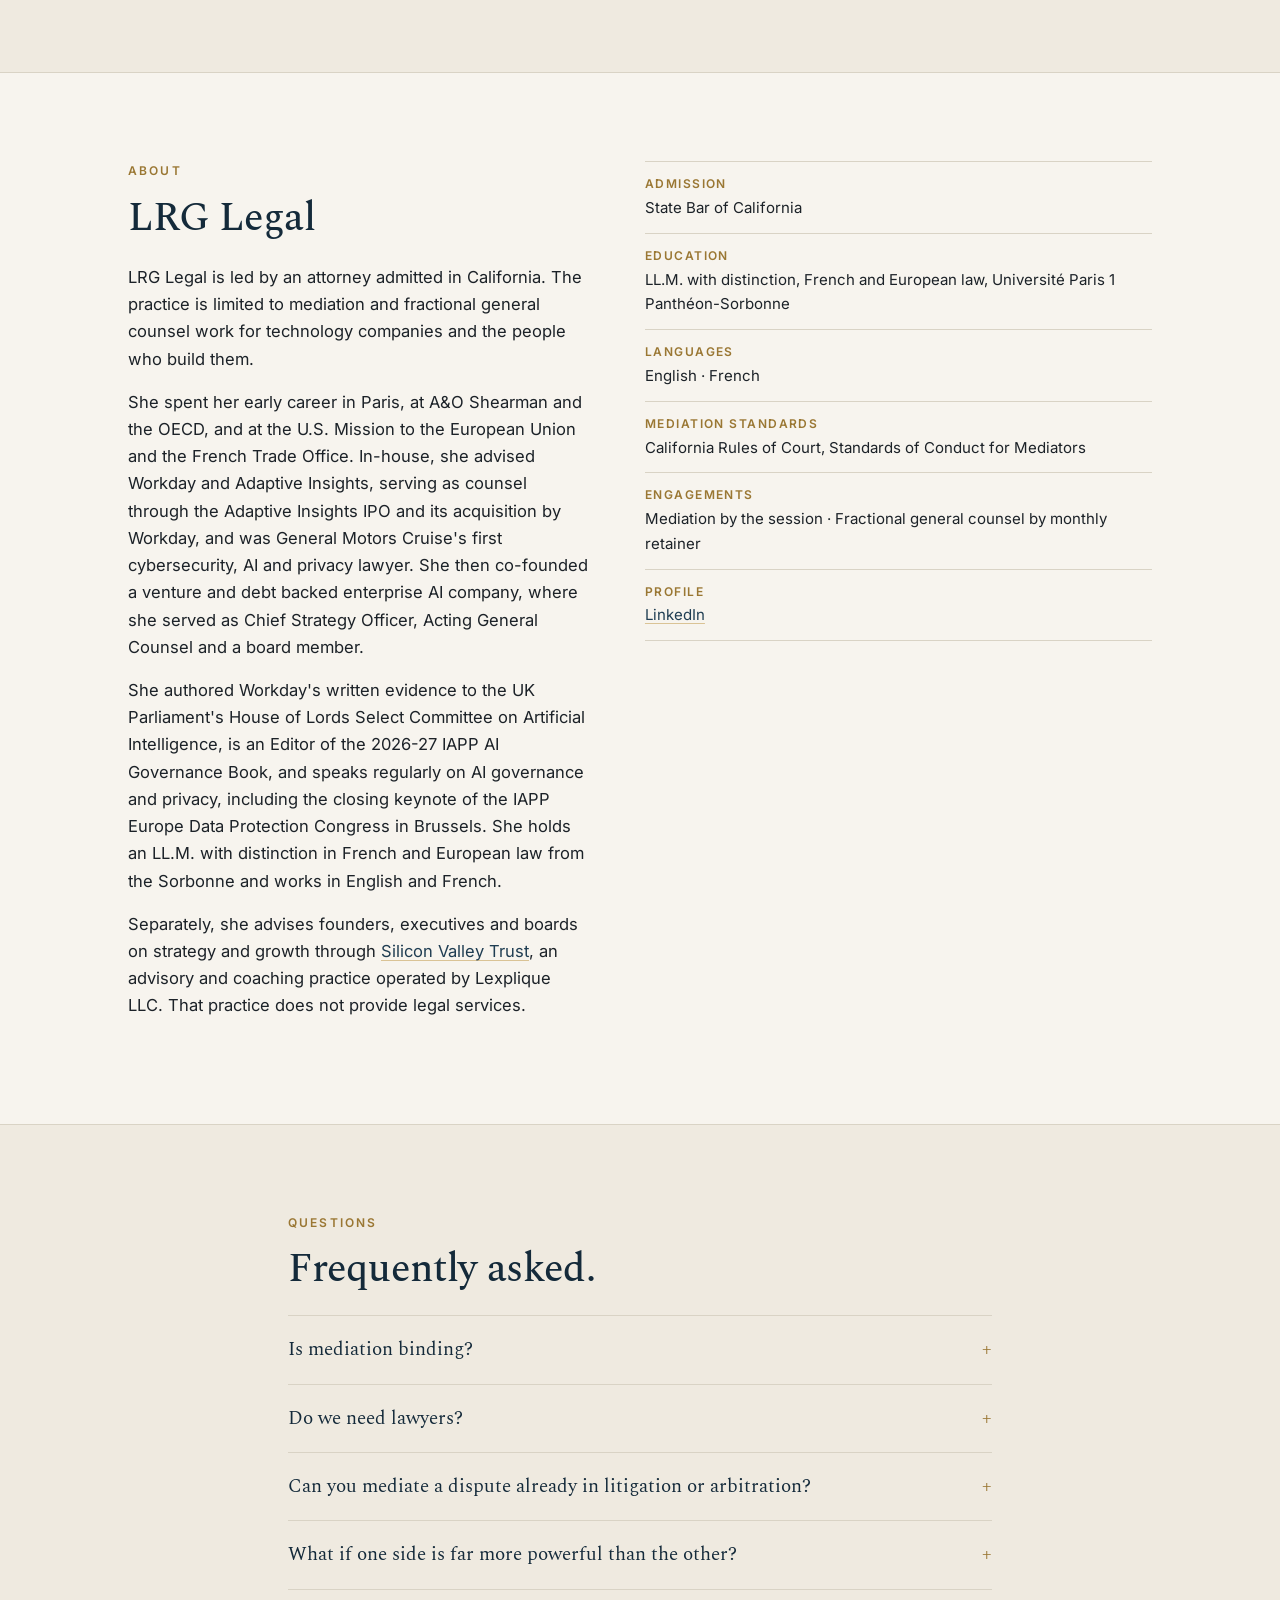
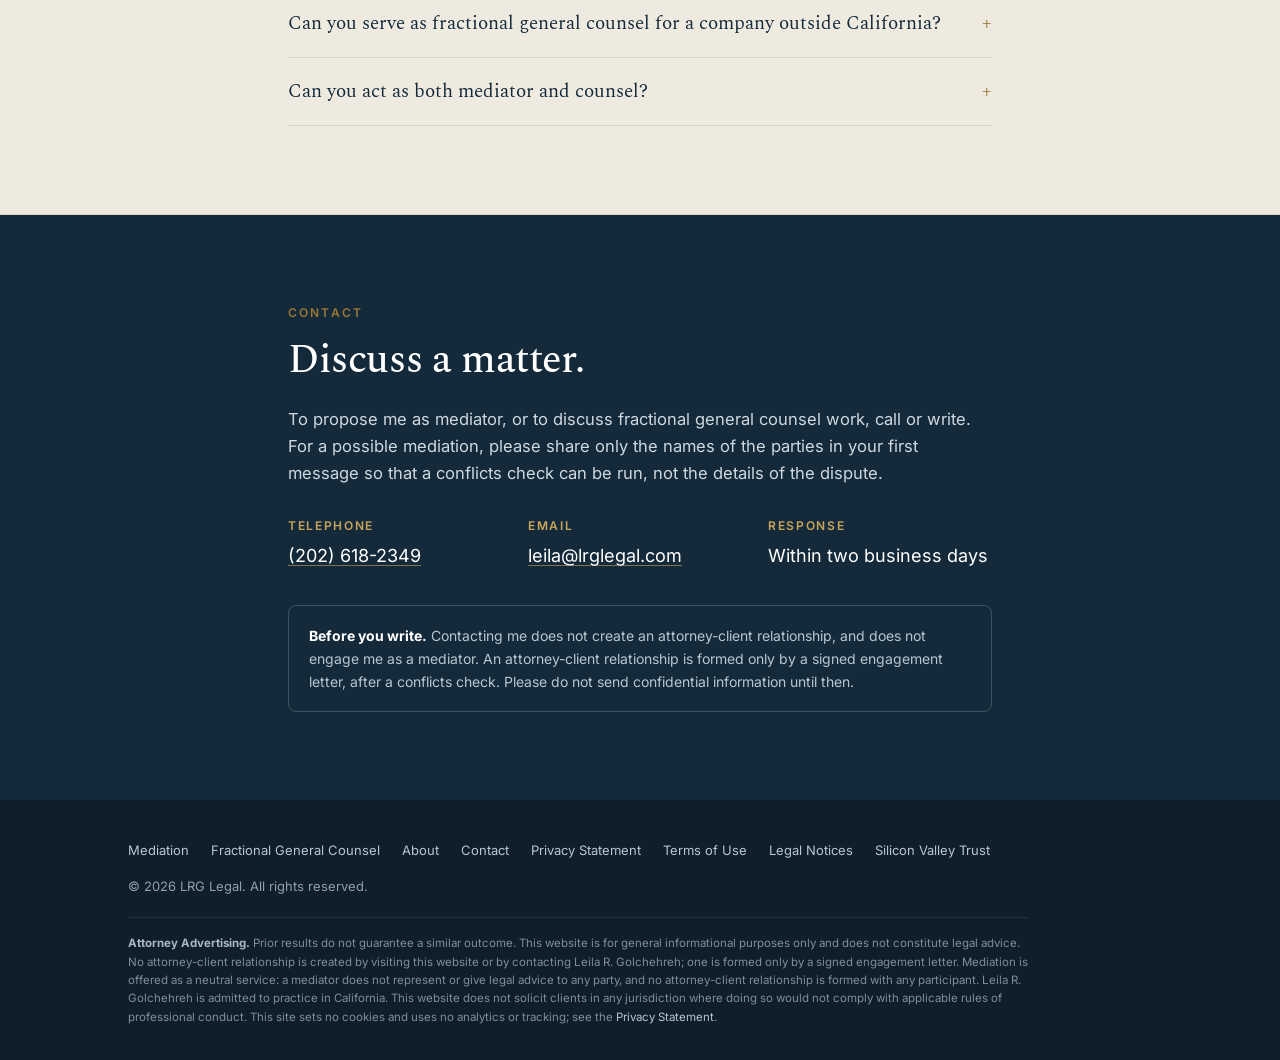
==== commit 9c91cf3b: "Use LRG Legal in place of personal name" ====
--- a/index.html
+++ b/index.html
@@ -4,7 +4,7 @@
 <meta charset="utf-8" />
 <meta name="viewport" content="width=device-width,initial-scale=1" />
 <title>LRG Legal · Mediation and Fractional General Counsel</title>
-<meta name="description" content="Leila R. Golchehreh, attorney admitted in California, mediates commercial, corporate and workplace disputes and serves as fractional general counsel to technology companies from pre-seed startups through public companies." />
+<meta name="description" content="LRG Legal mediates commercial, corporate and workplace disputes and serves as fractional general counsel to technology companies from pre-seed startups through public companies." />
 <link rel="canonical" href="https://lrglegal.com/" />
 <link rel="icon" type="image/svg+xml" href="data:image/svg+xml,%3Csvg xmlns='http://www.w3.org/2000/svg' viewBox='0 0 64 64'%3E%3Crect width='64' height='64' rx='12' fill='%23142a3a'/%3E%3Ctext x='32' y='42' font-family='Georgia,serif' font-size='26' font-weight='500' fill='%23c9a35a' text-anchor='middle'%3ELG%3C/text%3E%3C/svg%3E" />
 <meta property="og:title" content="LRG Legal · Mediation and Fractional General Counsel" />
@@ -130,12 +130,12 @@
   <div>
     <span class="eyebrow">Attorney at Law · Mediator</span>
     <h1>Mediation for disputes that matter to the people inside them. <em>Counsel for companies before they can hire their own.</em></h1>
-    <p>I am Leila R. Golchehreh, an attorney admitted in California. I mediate commercial, corporate and workplace disputes, and I serve as fractional general counsel to technology companies from pre-seed startups through public companies.</p>
+    <p>LRG Legal mediates commercial, corporate and workplace disputes, and serves as fractional general counsel to technology companies from pre-seed startups through public companies.</p>
     <a href="#contact" class="btn">Discuss a matter</a>
     <a href="#mediation" class="btn ghost">How mediation works</a>
     <div class="meta">Admitted in California · LL.M. with distinction, Sorbonne · English and French</div>
   </div>
-  <div class="portrait"><img src="/leila-headshot.jpg" alt="Leila R. Golchehreh" width="1000" height="1000" /></div>
+  <div class="portrait"><img src="/leila-headshot.jpg" alt="LRG Legal" width="1000" height="1000" /></div>
 </div></header>
 
 <div class="bar"><div class="wrap">
@@ -239,8 +239,8 @@
 <section id="about"><div class="wrap about">
   <div>
     <span class="eyebrow">About</span>
-    <h2>Leila R. Golchehreh</h2>
-    <p>Leila R. Golchehreh is an attorney admitted in California. Her practice is limited to mediation and fractional general counsel work for technology companies and the people who build them.</p>
+    <h2>LRG Legal</h2>
+    <p>LRG Legal is led by an attorney admitted in California. The practice is limited to mediation and fractional general counsel work for technology companies and the people who build them.</p>
     <p>She spent her early career in Paris, at A&amp;O Shearman and the OECD, and at the U.S. Mission to the European Union and the French Trade Office. In-house, she advised Workday and Adaptive Insights, serving as counsel through the Adaptive Insights IPO and its acquisition by Workday, and was General Motors Cruise's first cybersecurity, AI and privacy lawyer. She then co-founded a venture and debt backed enterprise AI company, where she served as Chief Strategy Officer, Acting General Counsel and a board member.</p>
     <p>She authored Workday's written evidence to the UK Parliament's House of Lords Select Committee on Artificial Intelligence, is an Editor of the 2026-27 IAPP AI Governance Book, and speaks regularly on AI governance and privacy, including the closing keynote of the IAPP Europe Data Protection Congress in Brussels. She holds an LL.M. with distinction in French and European law from the Sorbonne and works in English and French.</p>
     <p>Separately, she advises founders, executives and boards on strategy and growth through <a href="https://siliconvalleytrust.com/">Silicon Valley Trust</a>, an advisory and coaching practice operated by Lexplique LLC. That practice does not provide legal services.</p>
